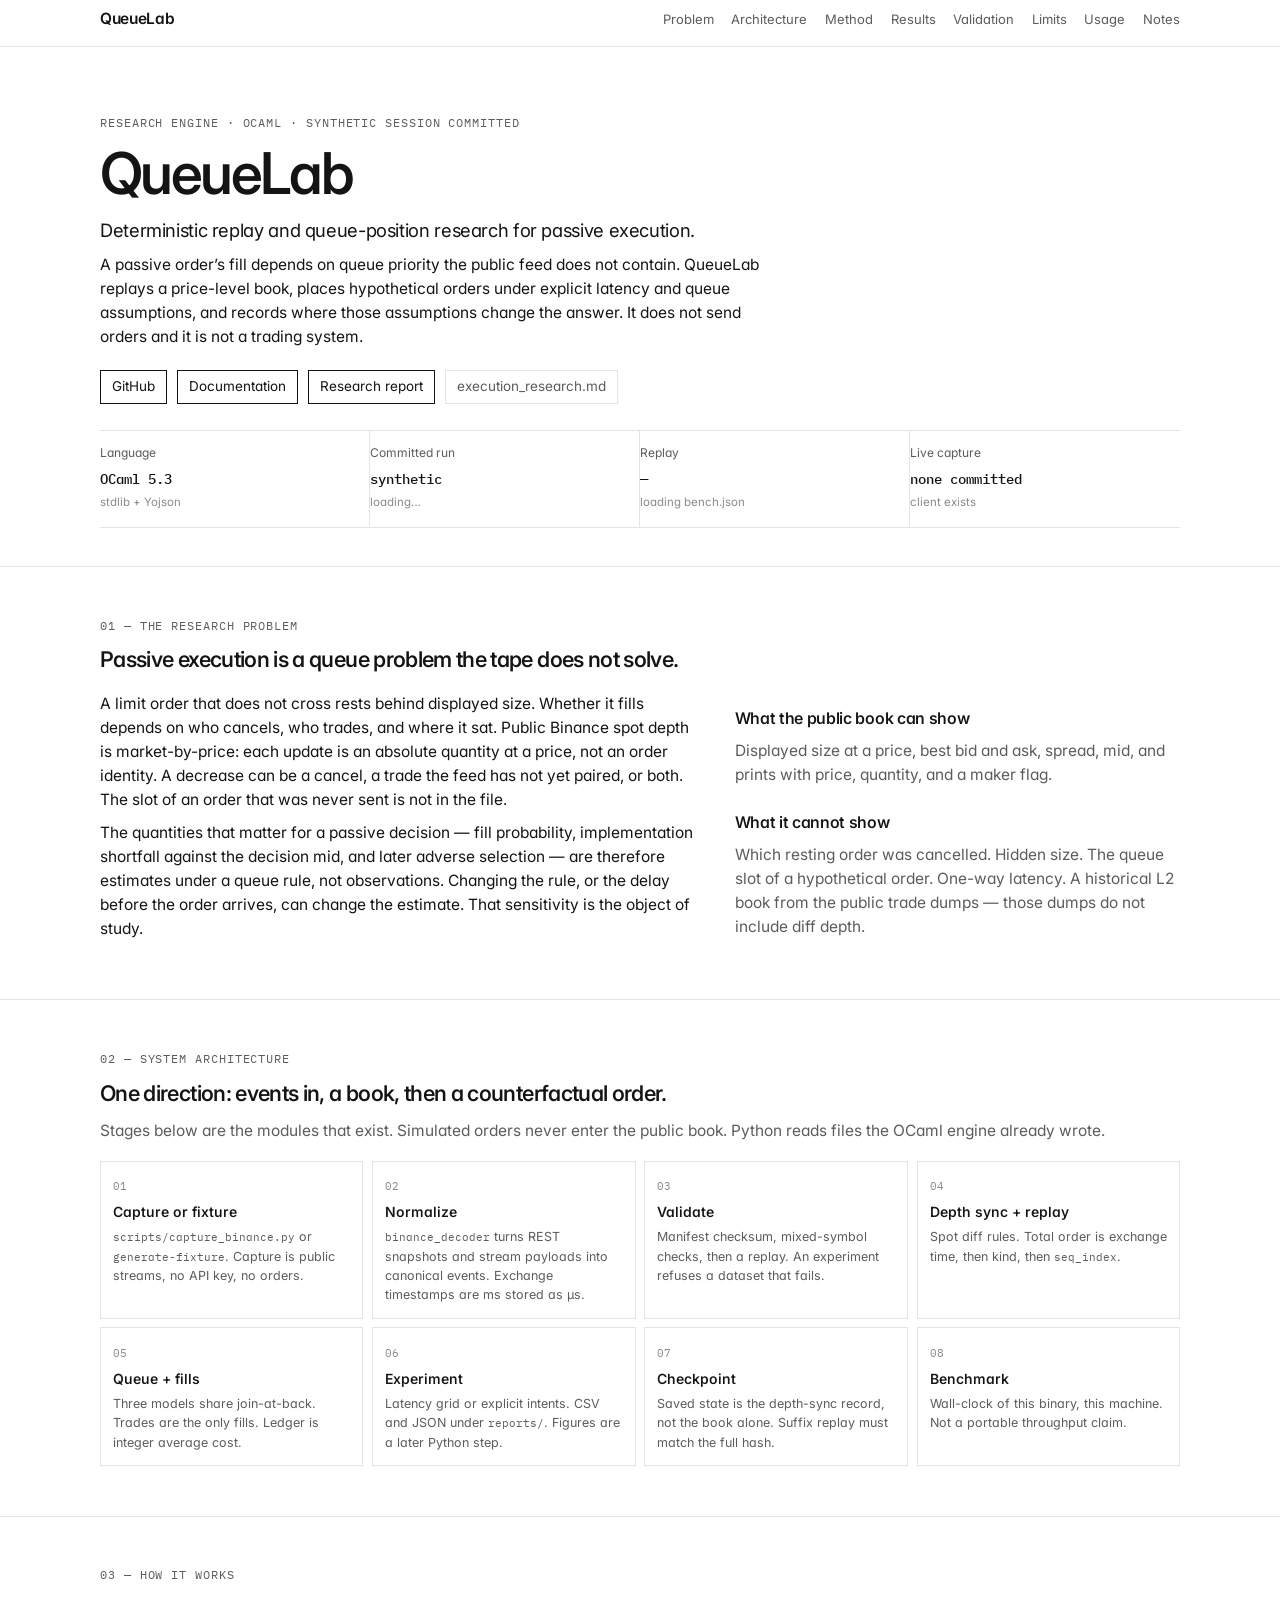
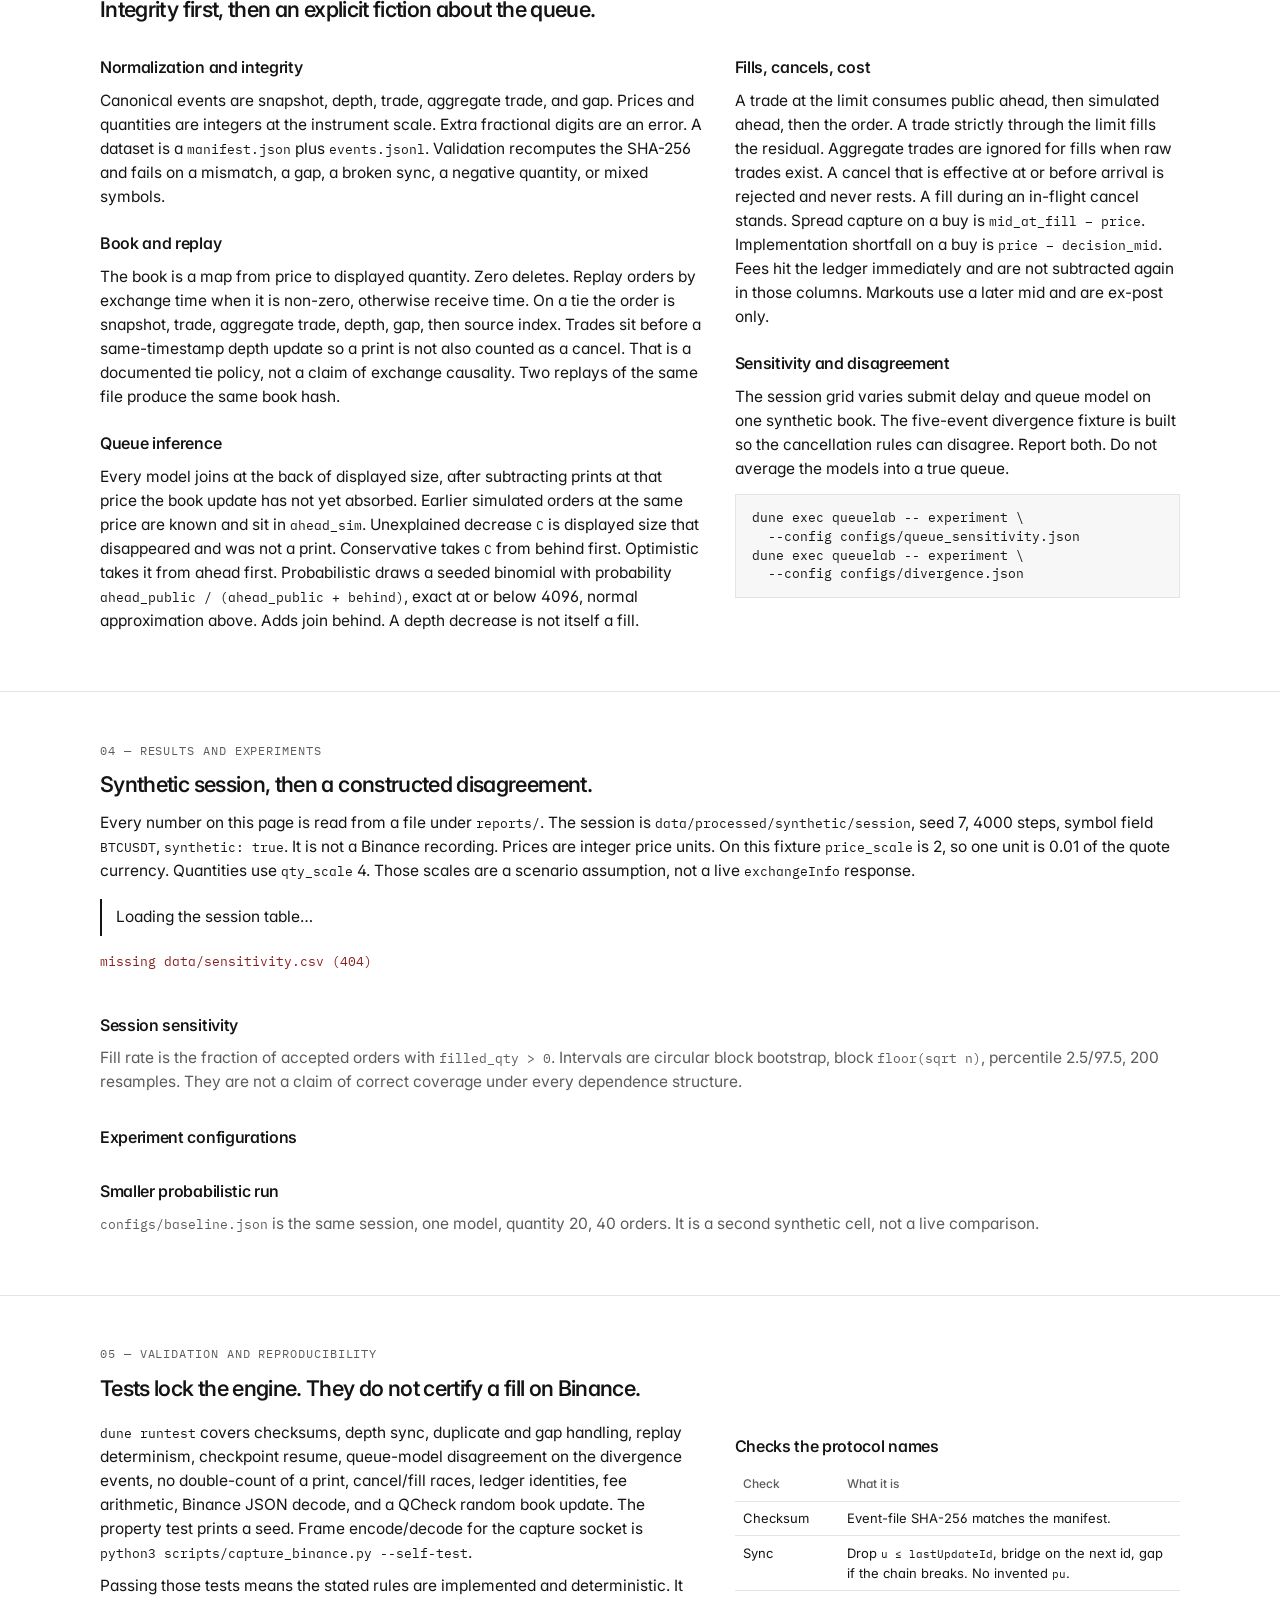
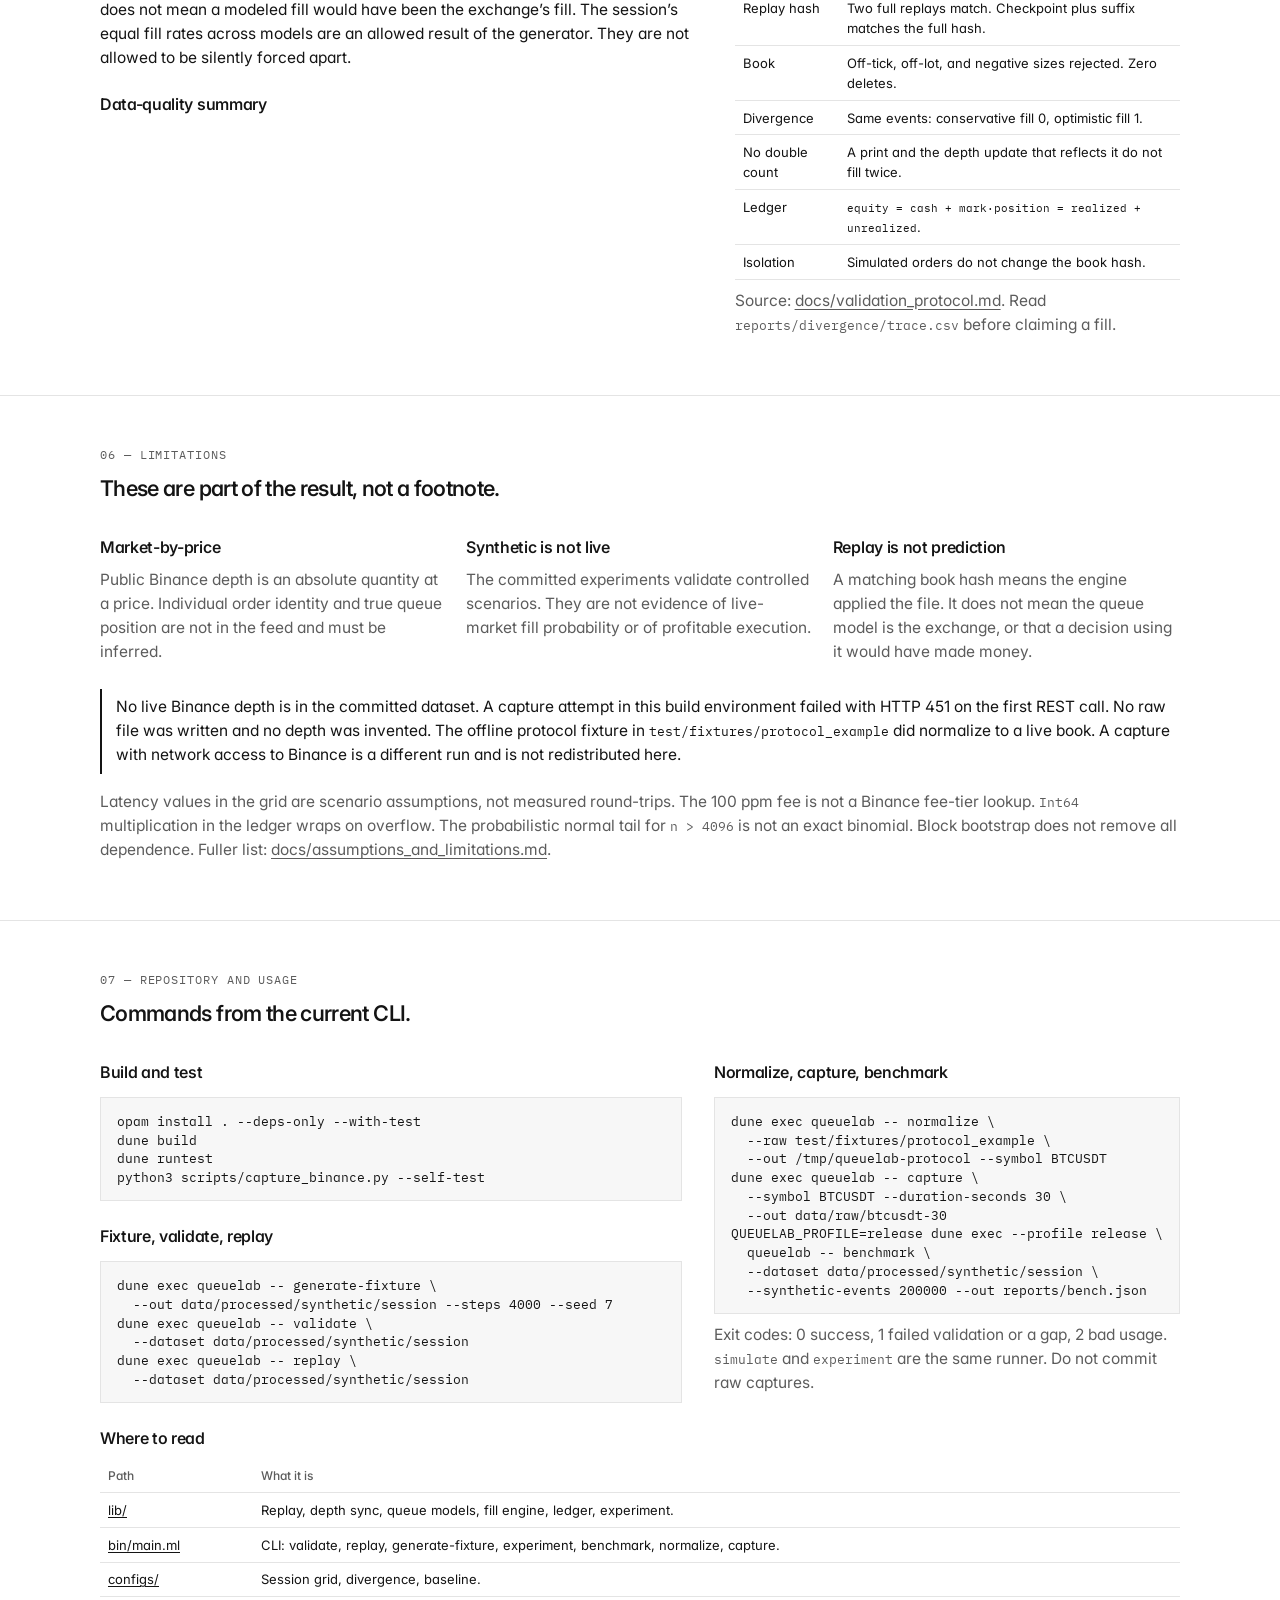
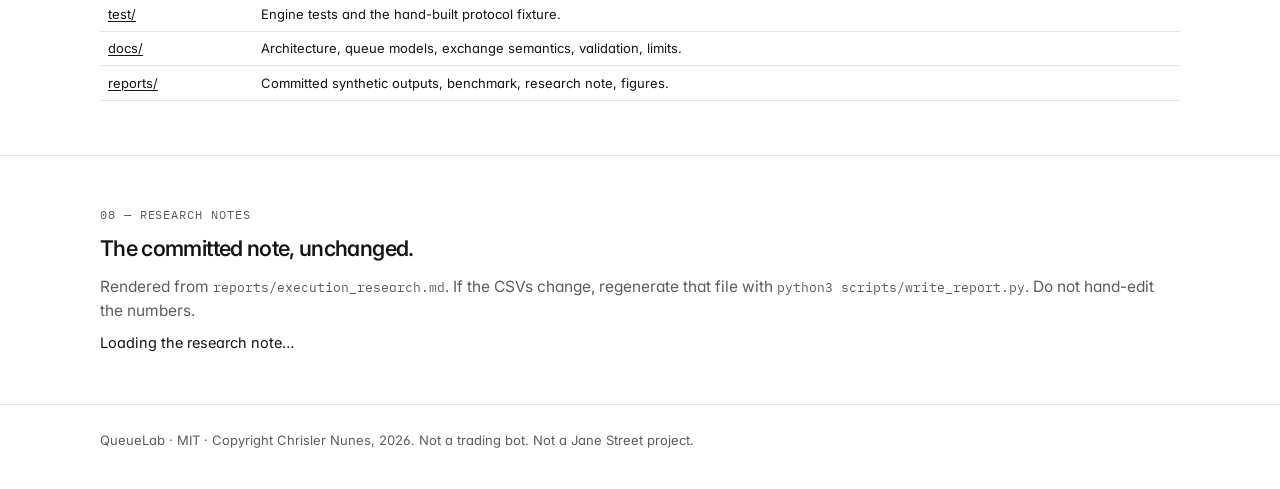
==== site/index.html @ 4aeb0c41 "Add a static research site for GitHub Pages. The page reads the committed synthetic reports. It does" ====
<!DOCTYPE html>
<html lang="en">
<head>
  <meta charset="utf-8">
  <meta name="viewport" content="width=device-width, initial-scale=1">
  <title>QueueLab — deterministic replay and queue-position research</title>
  <meta name="description" content="QueueLab is an OCaml research engine for deterministic market replay, queue-position inference, and passive-execution simulation. Synthetic results only; no live Binance book is committed.">
  <link rel="icon" href="favicon.svg" type="image/svg+xml">
  <link rel="preconnect" href="https://fonts.googleapis.com">
  <link rel="preconnect" href="https://fonts.gstatic.com" crossorigin>
  <link href="https://fonts.googleapis.com/css2?family=IBM+Plex+Mono:wght@400;500&family=Inter:wght@400;500;600&display=swap" rel="stylesheet">
  <link rel="stylesheet" href="site.css">
</head>
<body>
  <nav class="nav">
    <div class="wrap">
      <a class="brand" href="#top">QueueLab</a>
      <div class="nav-links">
        <a href="#problem">Problem</a>
        <a href="#architecture">Architecture</a>
        <a href="#method">Method</a>
        <a href="#results">Results</a>
        <a href="#validation">Validation</a>
        <a href="#limits">Limits</a>
        <a href="#usage">Usage</a>
        <a href="#notes">Notes</a>
      </div>
    </div>
  </nav>

  <header class="hero" id="top">
    <div class="wrap">
      <p class="kicker">Research engine · OCaml · synthetic session committed</p>
      <h1>QueueLab</h1>
      <p class="subtitle">Deterministic replay and queue-position research for passive execution.</p>
      <p class="lede">A passive order’s fill depends on queue priority the public feed does not contain. QueueLab replays a price-level book, places hypothetical orders under explicit latency and queue assumptions, and records where those assumptions change the answer. It does not send orders and it is not a trading system.</p>
      <div class="links">
        <a href="https://github.com/chrislernunes/QueueLab">GitHub</a>
        <a href="https://github.com/chrislernunes/QueueLab/tree/main/docs">Documentation</a>
        <a href="#notes">Research report</a>
        <a class="ghost" href="https://github.com/chrislernunes/QueueLab/blob/main/reports/execution_research.md">execution_research.md</a>
      </div>
      <div class="facts" id="facts">
        <div class="fact"><span>Language</span><b>OCaml 5.3</b><small>stdlib + Yojson</small></div>
        <div class="fact"><span>Committed run</span><b>synthetic</b><small>loading…</small></div>
        <div class="fact"><span>Replay</span><b>—</b><small>loading bench.json</small></div>
        <div class="fact"><span>Live capture</span><b>none committed</b><small>client exists</small></div>
      </div>
    </div>
  </header>

  <section id="problem">
    <div class="wrap">
      <p class="section-label">01 — The research problem</p>
      <h2>Passive execution is a queue problem the tape does not solve.</h2>
      <div class="grid-2">
        <div>
          <p>A limit order that does not cross rests behind displayed size. Whether it fills depends on who cancels, who trades, and where it sat. Public Binance spot depth is market-by-price: each update is an absolute quantity at a price, not an order identity. A decrease can be a cancel, a trade the feed has not yet paired, or both. The slot of an order that was never sent is not in the file.</p>
          <p>The quantities that matter for a passive decision — fill probability, implementation shortfall against the decision mid, and later adverse selection — are therefore estimates under a queue rule, not observations. Changing the rule, or the delay before the order arrives, can change the estimate. That sensitivity is the object of study.</p>
        </div>
        <div>
          <h3>What the public book can show</h3>
          <p class="muted">Displayed size at a price, best bid and ask, spread, mid, and prints with price, quantity, and a maker flag.</p>
          <h3>What it cannot show</h3>
          <p class="muted">Which resting order was cancelled. Hidden size. The queue slot of a hypothetical order. One-way latency. A historical L2 book from the public trade dumps — those dumps do not include diff depth.</p>
        </div>
      </div>
    </div>
  </section>

  <section id="architecture">
    <div class="wrap">
      <p class="section-label">02 — System architecture</p>
      <h2>One direction: events in, a book, then a counterfactual order.</h2>
      <p class="muted">Stages below are the modules that exist. Simulated orders never enter the public book. Python reads files the OCaml engine already wrote.</p>
      <div class="pipe">
        <div class="stage"><span class="n">01</span><strong>Capture or fixture</strong><p><code>scripts/capture_binance.py</code> or <code>generate-fixture</code>. Capture is public streams, no API key, no orders.</p></div>
        <div class="stage"><span class="n">02</span><strong>Normalize</strong><p><code>binance_decoder</code> turns REST snapshots and stream payloads into canonical events. Exchange timestamps are ms stored as µs.</p></div>
        <div class="stage"><span class="n">03</span><strong>Validate</strong><p>Manifest checksum, mixed-symbol checks, then a replay. An experiment refuses a dataset that fails.</p></div>
        <div class="stage"><span class="n">04</span><strong>Depth sync + replay</strong><p>Spot diff rules. Total order is exchange time, then kind, then <code>seq_index</code>.</p></div>
        <div class="stage"><span class="n">05</span><strong>Queue + fills</strong><p>Three models share join-at-back. Trades are the only fills. Ledger is integer average cost.</p></div>
        <div class="stage"><span class="n">06</span><strong>Experiment</strong><p>Latency grid or explicit intents. CSV and JSON under <code>reports/</code>. Figures are a later Python step.</p></div>
        <div class="stage"><span class="n">07</span><strong>Checkpoint</strong><p>Saved state is the depth-sync record, not the book alone. Suffix replay must match the full hash.</p></div>
        <div class="stage"><span class="n">08</span><strong>Benchmark</strong><p>Wall-clock of this binary, this machine. Not a portable throughput claim.</p></div>
      </div>
    </div>
  </section>

  <section id="method">
    <div class="wrap">
      <p class="section-label">03 — How it works</p>
      <h2>Integrity first, then an explicit fiction about the queue.</h2>
      <div class="grid-2">
        <div>
          <h3>Normalization and integrity</h3>
          <p>Canonical events are snapshot, depth, trade, aggregate trade, and gap. Prices and quantities are integers at the instrument scale. Extra fractional digits are an error. A dataset is a <code>manifest.json</code> plus <code>events.jsonl</code>. Validation recomputes the SHA-256 and fails on a mismatch, a gap, a broken sync, a negative quantity, or mixed symbols.</p>
          <h3>Book and replay</h3>
          <p>The book is a map from price to displayed quantity. Zero deletes. Replay orders by exchange time when it is non-zero, otherwise receive time. On a tie the order is snapshot, trade, aggregate trade, depth, gap, then source index. Trades sit before a same-timestamp depth update so a print is not also counted as a cancel. That is a documented tie policy, not a claim of exchange causality. Two replays of the same file produce the same book hash.</p>
          <h3>Queue inference</h3>
          <p>Every model joins at the back of displayed size, after subtracting prints at that price the book update has not yet absorbed. Earlier simulated orders at the same price are known and sit in <code>ahead_sim</code>. Unexplained decrease <code>C</code> is displayed size that disappeared and was not a print. Conservative takes <code>C</code> from behind first. Optimistic takes it from ahead first. Probabilistic draws a seeded binomial with probability <code>ahead_public / (ahead_public + behind)</code>, exact at or below 4096, normal approximation above. Adds join behind. A depth decrease is not itself a fill.</p>
        </div>
        <div>
          <h3>Fills, cancels, cost</h3>
          <p>A trade at the limit consumes public ahead, then simulated ahead, then the order. A trade strictly through the limit fills the residual. Aggregate trades are ignored for fills when raw trades exist. A cancel that is effective at or before arrival is rejected and never rests. A fill during an in-flight cancel stands. Spread capture on a buy is <code>mid_at_fill − price</code>. Implementation shortfall on a buy is <code>price − decision_mid</code>. Fees hit the ledger immediately and are not subtracted again in those columns. Markouts use a later mid and are ex-post only.</p>
          <h3>Sensitivity and disagreement</h3>
          <p>The session grid varies submit delay and queue model on one synthetic book. The five-event divergence fixture is built so the cancellation rules can disagree. Report both. Do not average the models into a true queue.</p>
          <pre><code>dune exec queuelab -- experiment \
  --config configs/queue_sensitivity.json
dune exec queuelab -- experiment \
  --config configs/divergence.json</code></pre>
        </div>
      </div>
    </div>
  </section>

  <section id="results">
    <div class="wrap">
      <p class="section-label">04 — Results and experiments</p>
      <h2>Synthetic session, then a constructed disagreement.</h2>
      <p>Every number on this page is read from a file under <code>reports/</code>. The session is <code>data/processed/synthetic/session</code>, seed 7, 4000 steps, symbol field <code>BTCUSDT</code>, <code>synthetic: true</code>. It is not a Binance recording. Prices are integer price units. On this fixture <code>price_scale</code> is 2, so one unit is 0.01 of the quote currency. Quantities use <code>qty_scale</code> 4. Those scales are a scenario assumption, not a live <code>exchangeInfo</code> response.</p>
      <div class="callout" id="finding">
        <p>Loading the session table…</p>
      </div>
      <div id="results-error" class="error" hidden></div>
      <div class="charts" id="charts"></div>
      <h3>Session sensitivity</h3>
      <p class="muted">Fill rate is the fraction of accepted orders with <code>filled_qty > 0</code>. Intervals are circular block bootstrap, block <code>floor(sqrt n)</code>, percentile 2.5/97.5, 200 resamples. They are not a claim of correct coverage under every dependence structure.</p>
      <div class="table-wrap" id="sensitivity-table"></div>
      <h3>Experiment configurations</h3>
      <div class="table-wrap" id="config-table"></div>
      <h3>Smaller probabilistic run</h3>
      <p class="muted"><code>configs/baseline.json</code> is the same session, one model, quantity 20, 40 orders. It is a second synthetic cell, not a live comparison.</p>
      <div class="table-wrap" id="baseline-table"></div>
    </div>
  </section>

  <section id="validation">
    <div class="wrap">
      <p class="section-label">05 — Validation and reproducibility</p>
      <h2>Tests lock the engine. They do not certify a fill on Binance.</h2>
      <div class="grid-2">
        <div>
          <p><code>dune runtest</code> covers checksums, depth sync, duplicate and gap handling, replay determinism, checkpoint resume, queue-model disagreement on the divergence events, no double-count of a print, cancel/fill races, ledger identities, fee arithmetic, Binance JSON decode, and a QCheck random book update. The property test prints a seed. Frame encode/decode for the capture socket is <code>python3 scripts/capture_binance.py --self-test</code>.</p>
          <p>Passing those tests means the stated rules are implemented and deterministic. It does not mean a modeled fill would have been the exchange’s fill. The session’s equal fill rates across models are an allowed result of the generator. They are not allowed to be silently forced apart.</p>
          <h3>Data-quality summary</h3>
          <div class="table-wrap" id="quality-table"></div>
        </div>
        <div>
          <h3>Checks the protocol names</h3>
          <table>
            <thead><tr><th>Check</th><th>What it is</th></tr></thead>
            <tbody>
              <tr><td>Checksum</td><td>Event-file SHA-256 matches the manifest.</td></tr>
              <tr><td>Sync</td><td>Drop <code>u ≤ lastUpdateId</code>, bridge on the next id, gap if the chain breaks. No invented <code>pu</code>.</td></tr>
              <tr><td>Replay hash</td><td>Two full replays match. Checkpoint plus suffix matches the full hash.</td></tr>
              <tr><td>Book</td><td>Off-tick, off-lot, and negative sizes rejected. Zero deletes.</td></tr>
              <tr><td>Divergence</td><td>Same events: conservative fill 0, optimistic fill 1.</td></tr>
              <tr><td>No double count</td><td>A print and the depth update that reflects it do not fill twice.</td></tr>
              <tr><td>Ledger</td><td><code>equity = cash + mark·position = realized + unrealized</code>.</td></tr>
              <tr><td>Isolation</td><td>Simulated orders do not change the book hash.</td></tr>
            </tbody>
          </table>
          <p class="muted">Source: <a href="https://github.com/chrislernunes/QueueLab/blob/main/docs/validation_protocol.md">docs/validation_protocol.md</a>. Read <code>reports/divergence/trace.csv</code> before claiming a fill.</p>
        </div>
      </div>
    </div>
  </section>

  <section id="limits">
    <div class="wrap">
      <p class="section-label">06 — Limitations</p>
      <h2>These are part of the result, not a footnote.</h2>
      <div class="grid-3">
        <div>
          <h3>Market-by-price</h3>
          <p class="muted">Public Binance depth is an absolute quantity at a price. Individual order identity and true queue position are not in the feed and must be inferred.</p>
        </div>
        <div>
          <h3>Synthetic is not live</h3>
          <p class="muted">The committed experiments validate controlled scenarios. They are not evidence of live-market fill probability or of profitable execution.</p>
        </div>
        <div>
          <h3>Replay is not prediction</h3>
          <p class="muted">A matching book hash means the engine applied the file. It does not mean the queue model is the exchange, or that a decision using it would have made money.</p>
        </div>
      </div>
      <div class="callout">
        <p>No live Binance depth is in the committed dataset. A capture attempt in this build environment failed with HTTP 451 on the first REST call. No raw file was written and no depth was invented. The offline protocol fixture in <code>test/fixtures/protocol_example</code> did normalize to a live book. A capture with network access to Binance is a different run and is not redistributed here.</p>
      </div>
      <p class="muted">Latency values in the grid are scenario assumptions, not measured round-trips. The 100 ppm fee is not a Binance fee-tier lookup. <code>Int64</code> multiplication in the ledger wraps on overflow. The probabilistic normal tail for <code>n > 4096</code> is not an exact binomial. Block bootstrap does not remove all dependence. Fuller list: <a href="https://github.com/chrislernunes/QueueLab/blob/main/docs/assumptions_and_limitations.md">docs/assumptions_and_limitations.md</a>.</p>
    </div>
  </section>

  <section id="usage">
    <div class="wrap">
      <p class="section-label">07 — Repository and usage</p>
      <h2>Commands from the current CLI.</h2>
      <div class="grid-2">
        <div>
          <h3>Build and test</h3>
          <pre><code>opam install . --deps-only --with-test
dune build
dune runtest
python3 scripts/capture_binance.py --self-test</code></pre>
          <h3>Fixture, validate, replay</h3>
          <pre><code>dune exec queuelab -- generate-fixture \
  --out data/processed/synthetic/session --steps 4000 --seed 7
dune exec queuelab -- validate \
  --dataset data/processed/synthetic/session
dune exec queuelab -- replay \
  --dataset data/processed/synthetic/session</code></pre>
        </div>
        <div>
          <h3>Normalize, capture, benchmark</h3>
          <pre><code>dune exec queuelab -- normalize \
  --raw test/fixtures/protocol_example \
  --out /tmp/queuelab-protocol --symbol BTCUSDT
dune exec queuelab -- capture \
  --symbol BTCUSDT --duration-seconds 30 \
  --out data/raw/btcusdt-30
QUEUELAB_PROFILE=release dune exec --profile release \
  queuelab -- benchmark \
  --dataset data/processed/synthetic/session \
  --synthetic-events 200000 --out reports/bench.json</code></pre>
          <p class="muted">Exit codes: 0 success, 1 failed validation or a gap, 2 bad usage. <code>simulate</code> and <code>experiment</code> are the same runner. Do not commit raw captures.</p>
        </div>
      </div>
      <h3>Where to read</h3>
      <table>
        <thead><tr><th>Path</th><th>What it is</th></tr></thead>
        <tbody>
          <tr><td><a href="https://github.com/chrislernunes/QueueLab/tree/main/lib">lib/</a></td><td>Replay, depth sync, queue models, fill engine, ledger, experiment.</td></tr>
          <tr><td><a href="https://github.com/chrislernunes/QueueLab/blob/main/bin/main.ml">bin/main.ml</a></td><td>CLI: validate, replay, generate-fixture, experiment, benchmark, normalize, capture.</td></tr>
          <tr><td><a href="https://github.com/chrislernunes/QueueLab/tree/main/configs">configs/</a></td><td>Session grid, divergence, baseline.</td></tr>
          <tr><td><a href="https://github.com/chrislernunes/QueueLab/tree/main/test">test/</a></td><td>Engine tests and the hand-built protocol fixture.</td></tr>
          <tr><td><a href="https://github.com/chrislernunes/QueueLab/tree/main/docs">docs/</a></td><td>Architecture, queue models, exchange semantics, validation, limits.</td></tr>
          <tr><td><a href="https://github.com/chrislernunes/QueueLab/tree/main/reports">reports/</a></td><td>Committed synthetic outputs, benchmark, research note, figures.</td></tr>
        </tbody>
      </table>
    </div>
  </section>

  <section id="notes">
    <div class="wrap">
      <p class="section-label">08 — Research notes</p>
      <h2>The committed note, unchanged.</h2>
      <p class="muted">Rendered from <code>reports/execution_research.md</code>. If the CSVs change, regenerate that file with <code>python3 scripts/write_report.py</code>. Do not hand-edit the numbers.</p>
      <div class="report" id="report">Loading the research note…</div>
    </div>
  </section>

  <footer>
    <div class="wrap">
      QueueLab · MIT · Copyright Chrisler Nunes, 2026. Not a trading bot. Not a Jane Street project.
    </div>
  </footer>
  <script src="site.js"></script>
</body>
</html>
---- site/site.css ----
:root {
  --bg: #ffffff;
  --ink: #141414;
  --muted: #5c5c5c;
  --faint: #8a8a8a;
  --line: #e4e4e4;
  --soft: #f7f7f7;
  --max: 1080px;
  --mono: "IBM Plex Mono", ui-monospace, SFMono-Regular, Menlo, Consolas, monospace;
  --sans: "Inter", "Helvetica Neue", Helvetica, Arial, sans-serif;
}

* { box-sizing: border-box; }
html { scroll-behavior: smooth; }
body {
  margin: 0;
  background: var(--bg);
  color: var(--ink);
  font-family: var(--sans);
  font-size: 15.5px;
  line-height: 1.55;
  font-feature-settings: "ss01", "cv11";
}
a { color: inherit; text-underline-offset: 0.18em; }
a:hover { text-decoration-thickness: 1.5px; }
code, .mono, .fact b, td.num, th.num { font-family: var(--mono); font-size: 0.86em; }
pre {
  margin: 0.8rem 0 0;
  padding: 0.85rem 1rem;
  background: var(--soft);
  border: 1px solid var(--line);
  overflow-x: auto;
  font-family: var(--mono);
  font-size: 12.5px;
  line-height: 1.5;
}
pre code { font-size: inherit; }

.wrap { width: min(var(--max), calc(100% - 2.4rem)); margin: 0 auto; }
.nav {
  position: sticky;
  top: 0;
  z-index: 4;
  background: rgba(255, 255, 255, 0.94);
  border-bottom: 1px solid var(--line);
  backdrop-filter: blur(6px);
}
.nav .wrap {
  display: flex;
  align-items: baseline;
  justify-content: space-between;
  gap: 1rem;
  min-height: 46px;
  padding: 0.45rem 0;
}
.brand { font-weight: 600; letter-spacing: -0.02em; text-decoration: none; }
.nav-links { display: flex; flex-wrap: wrap; gap: 0.85rem 1.1rem; }
.nav-links a { color: var(--muted); text-decoration: none; font-size: 13px; }
.nav-links a:hover { color: var(--ink); }

header.hero { padding: 4.2rem 0 2.4rem; border-bottom: 1px solid var(--line); }
.kicker {
  font-family: var(--mono);
  font-size: 11.5px;
  letter-spacing: 0.08em;
  text-transform: uppercase;
  color: var(--muted);
  margin: 0 0 0.8rem;
}
h1 {
  font-size: clamp(2.4rem, 5vw, 3.6rem);
  line-height: 0.98;
  letter-spacing: -0.045em;
  font-weight: 560;
  margin: 0;
}
.subtitle {
  max-width: 38rem;
  margin: 0.9rem 0 0;
  font-size: 1.15rem;
  letter-spacing: -0.02em;
}
.lede { max-width: 42rem; color: var(--ink); }
.links { display: flex; flex-wrap: wrap; gap: 0.6rem; margin: 1.3rem 0 1.6rem; }
.links a {
  border: 1px solid var(--ink);
  padding: 0.35rem 0.7rem;
  text-decoration: none;
  font-size: 13.5px;
}
.links a.ghost { border-color: var(--line); color: var(--muted); }
.facts {
  display: grid;
  grid-template-columns: repeat(4, 1fr);
  border-top: 1px solid var(--line);
  border-bottom: 1px solid var(--line);
}
.fact { padding: 0.85rem 0.9rem 0.95rem 0; border-right: 1px solid var(--line); }
.fact:last-child { border-right: 0; }
.fact span { display: block; color: var(--muted); font-size: 12px; margin-bottom: 0.25rem; }
.fact b { font-weight: 500; font-size: 14px; color: var(--ink); }
.fact small { display: block; color: var(--faint); font-size: 11.5px; margin-top: 0.2rem; }

section { padding: 3.1rem 0; border-bottom: 1px solid var(--line); }
h2 {
  font-size: 1.35rem;
  letter-spacing: -0.03em;
  font-weight: 560;
  margin: 0 0 0.4rem;
}
h3 { font-size: 1rem; font-weight: 560; margin: 1.4rem 0 0.4rem; letter-spacing: -0.02em; }
.section-label {
  font-family: var(--mono);
  font-size: 11.5px;
  letter-spacing: 0.08em;
  text-transform: uppercase;
  color: var(--muted);
  margin: 0 0 0.55rem;
}
p { margin: 0.55rem 0; }
.muted { color: var(--muted); }
.grid-2 { display: grid; grid-template-columns: 1.15fr 0.85fr; gap: 2rem; }
.grid-3 { display: grid; grid-template-columns: repeat(3, 1fr); gap: 1.2rem; }

.pipe {
  display: grid;
  grid-template-columns: repeat(4, 1fr);
  gap: 0.55rem;
  margin-top: 1.1rem;
}
.stage {
  border: 1px solid var(--line);
  padding: 0.7rem 0.75rem 0.8rem;
  min-height: 7.2rem;
}
.stage .n { font-family: var(--mono); font-size: 11px; color: var(--faint); }
.stage strong { display: block; margin: 0.25rem 0 0.3rem; font-weight: 560; font-size: 14px; }
.stage p { margin: 0; color: var(--muted); font-size: 12.5px; }

table {
  width: 100%;
  border-collapse: collapse;
  font-size: 13px;
  margin: 0.6rem 0 0.3rem;
}
th, td {
  text-align: left;
  padding: 0.42rem 0.5rem;
  border-bottom: 1px solid var(--line);
  vertical-align: top;
}
th { font-weight: 500; color: var(--muted); font-size: 12px; }
td.num, th.num { text-align: right; font-variant-numeric: tabular-nums; }
.table-wrap { overflow-x: auto; }

.charts { display: grid; grid-template-columns: 1fr 1fr; gap: 1.4rem 1.6rem; margin-top: 1.2rem; }
.chart {
  border-top: 1px solid var(--line);
  padding-top: 0.7rem;
}
.chart.wide { grid-column: 1 / -1; }
.chart h3 { margin-top: 0; }
.chart .note { color: var(--muted); font-size: 12.5px; margin: 0.35rem 0 0.5rem; }
.chart svg { width: 100%; height: auto; display: block; }
.chart .src { font-family: var(--mono); font-size: 11px; color: var(--faint); margin-top: 0.4rem; }
.legend { display: flex; gap: 0.9rem; flex-wrap: wrap; font-size: 12px; color: var(--muted); margin: 0.2rem 0 0.4rem; }
.swatch { display: inline-block; width: 9px; height: 9px; margin-right: 0.3rem; vertical-align: -1px; }

.callout {
  border-left: 2px solid var(--ink);
  padding: 0.15rem 0 0.15rem 0.85rem;
  margin: 1rem 0;
}
.callout p { margin: 0.25rem 0; }

.report { font-size: 14.5px; }
.report h1, .report h2, .report h3 { margin-top: 1.3rem; }
.report h1 { font-size: 1.2rem; }
.report h2 { font-size: 1.05rem; }
.report table { font-size: 12.5px; }
.error { color: #8a1f1f; font-family: var(--mono); font-size: 12.5px; }

footer {
  padding: 1.6rem 0 2.4rem;
  color: var(--muted);
  font-size: 13px;
}

@media (max-width: 860px) {
  .facts, .pipe, .charts, .grid-2, .grid-3 { grid-template-columns: 1fr; }
  .fact { border-right: 0; border-bottom: 1px solid var(--line); }
  .chart.wide { grid-column: auto; }
  header.hero { padding-top: 2.6rem; }
}
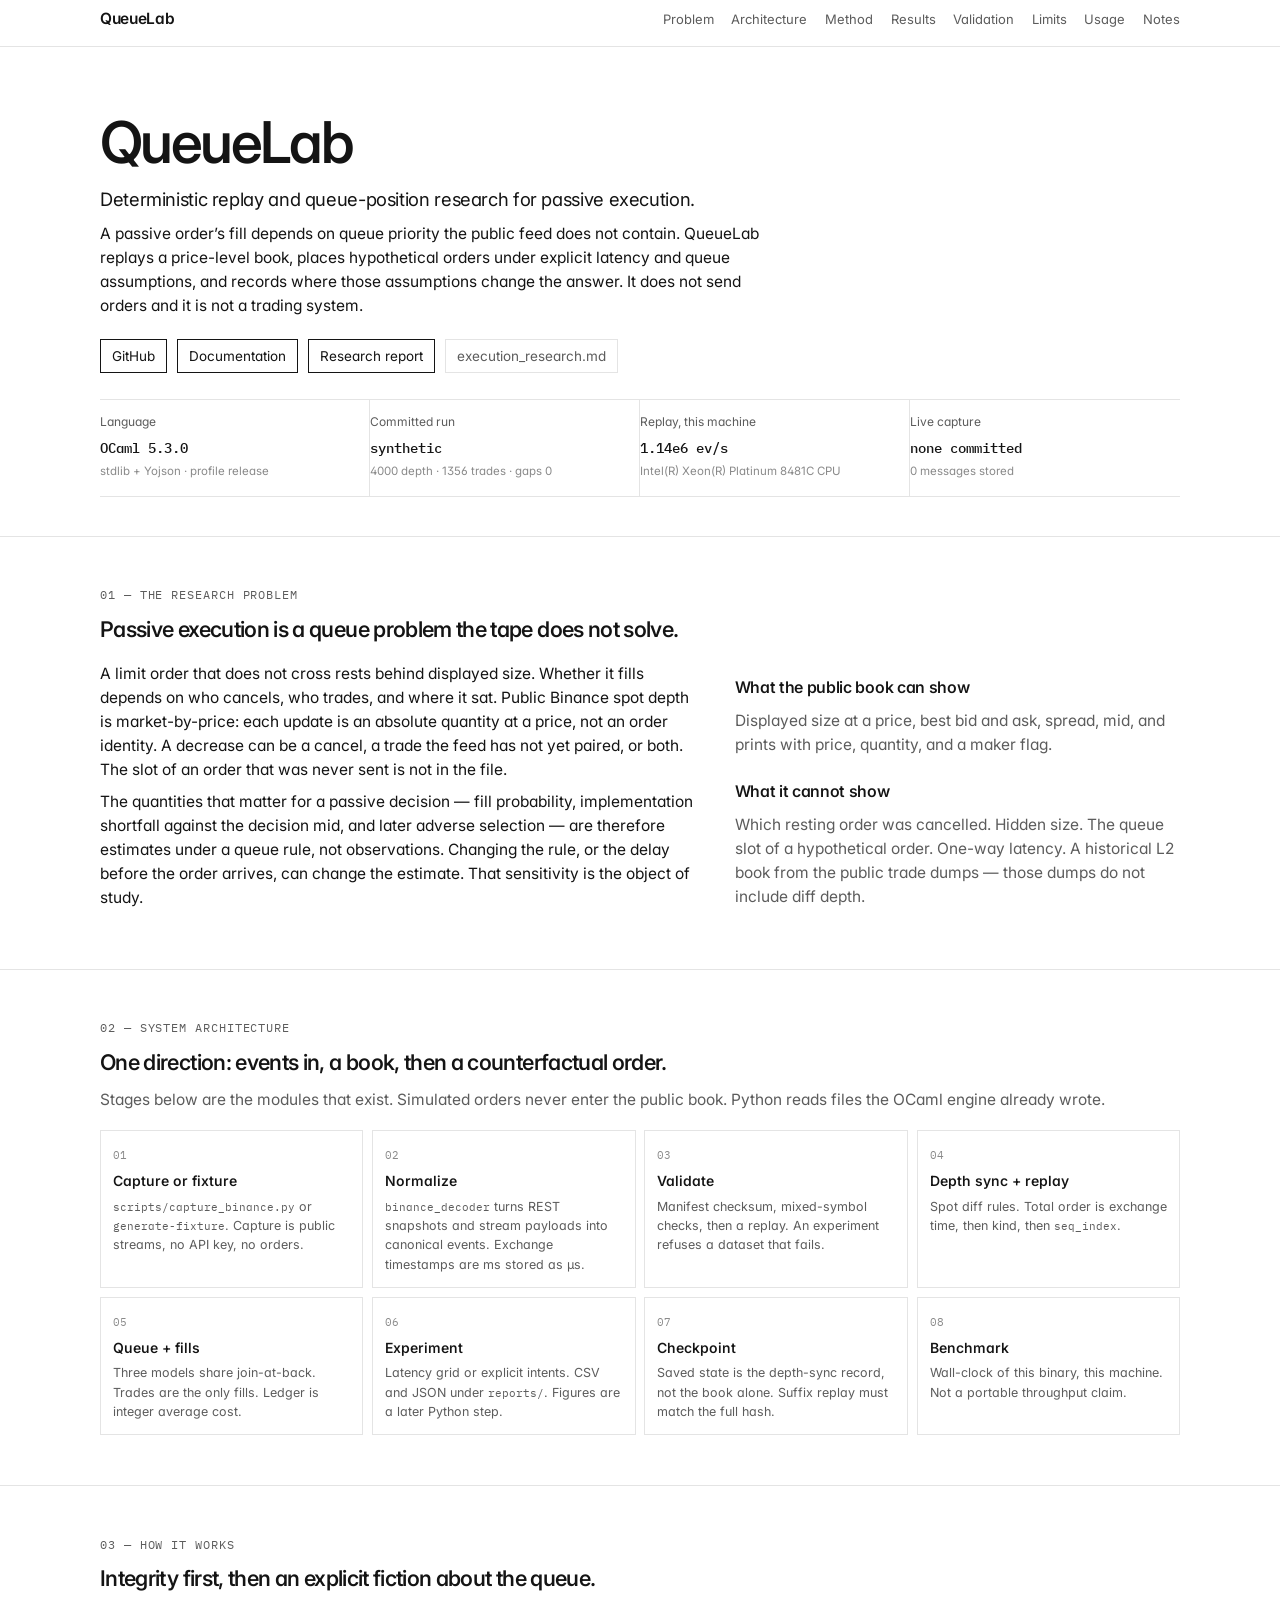
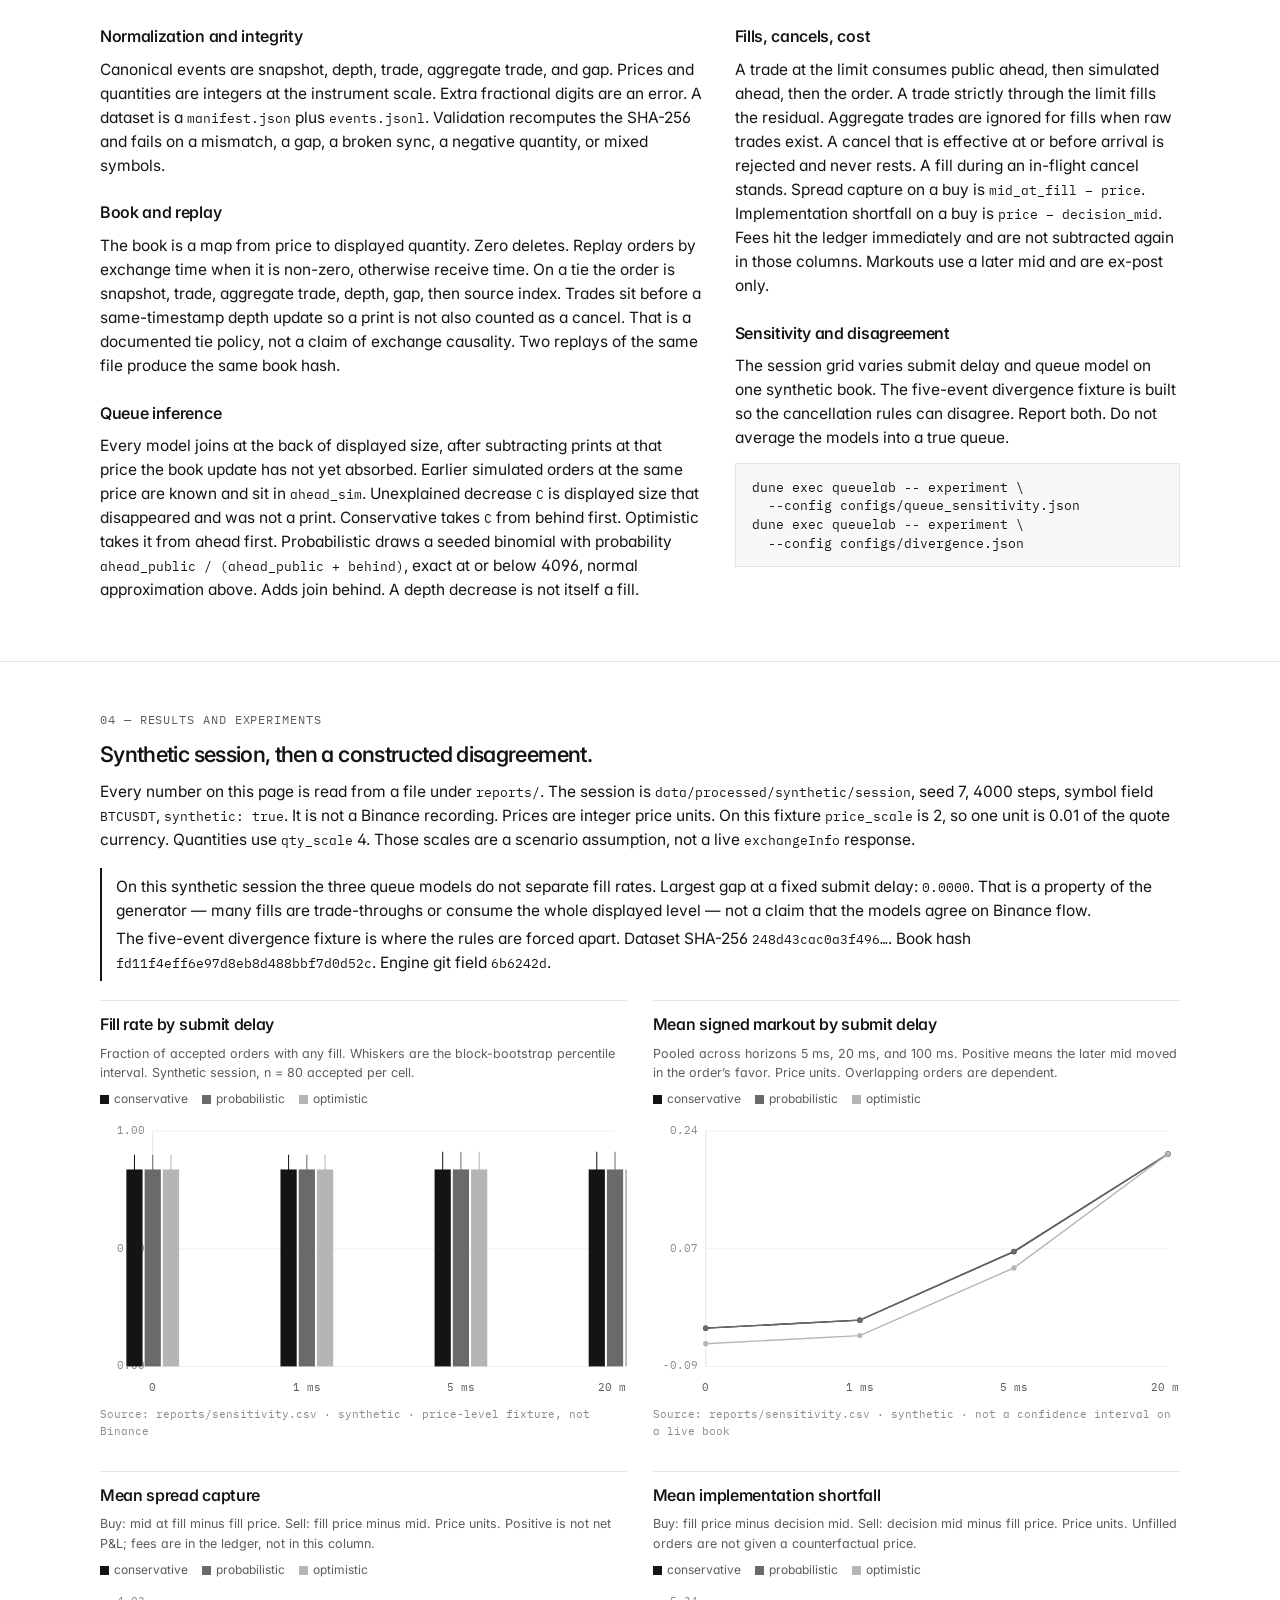
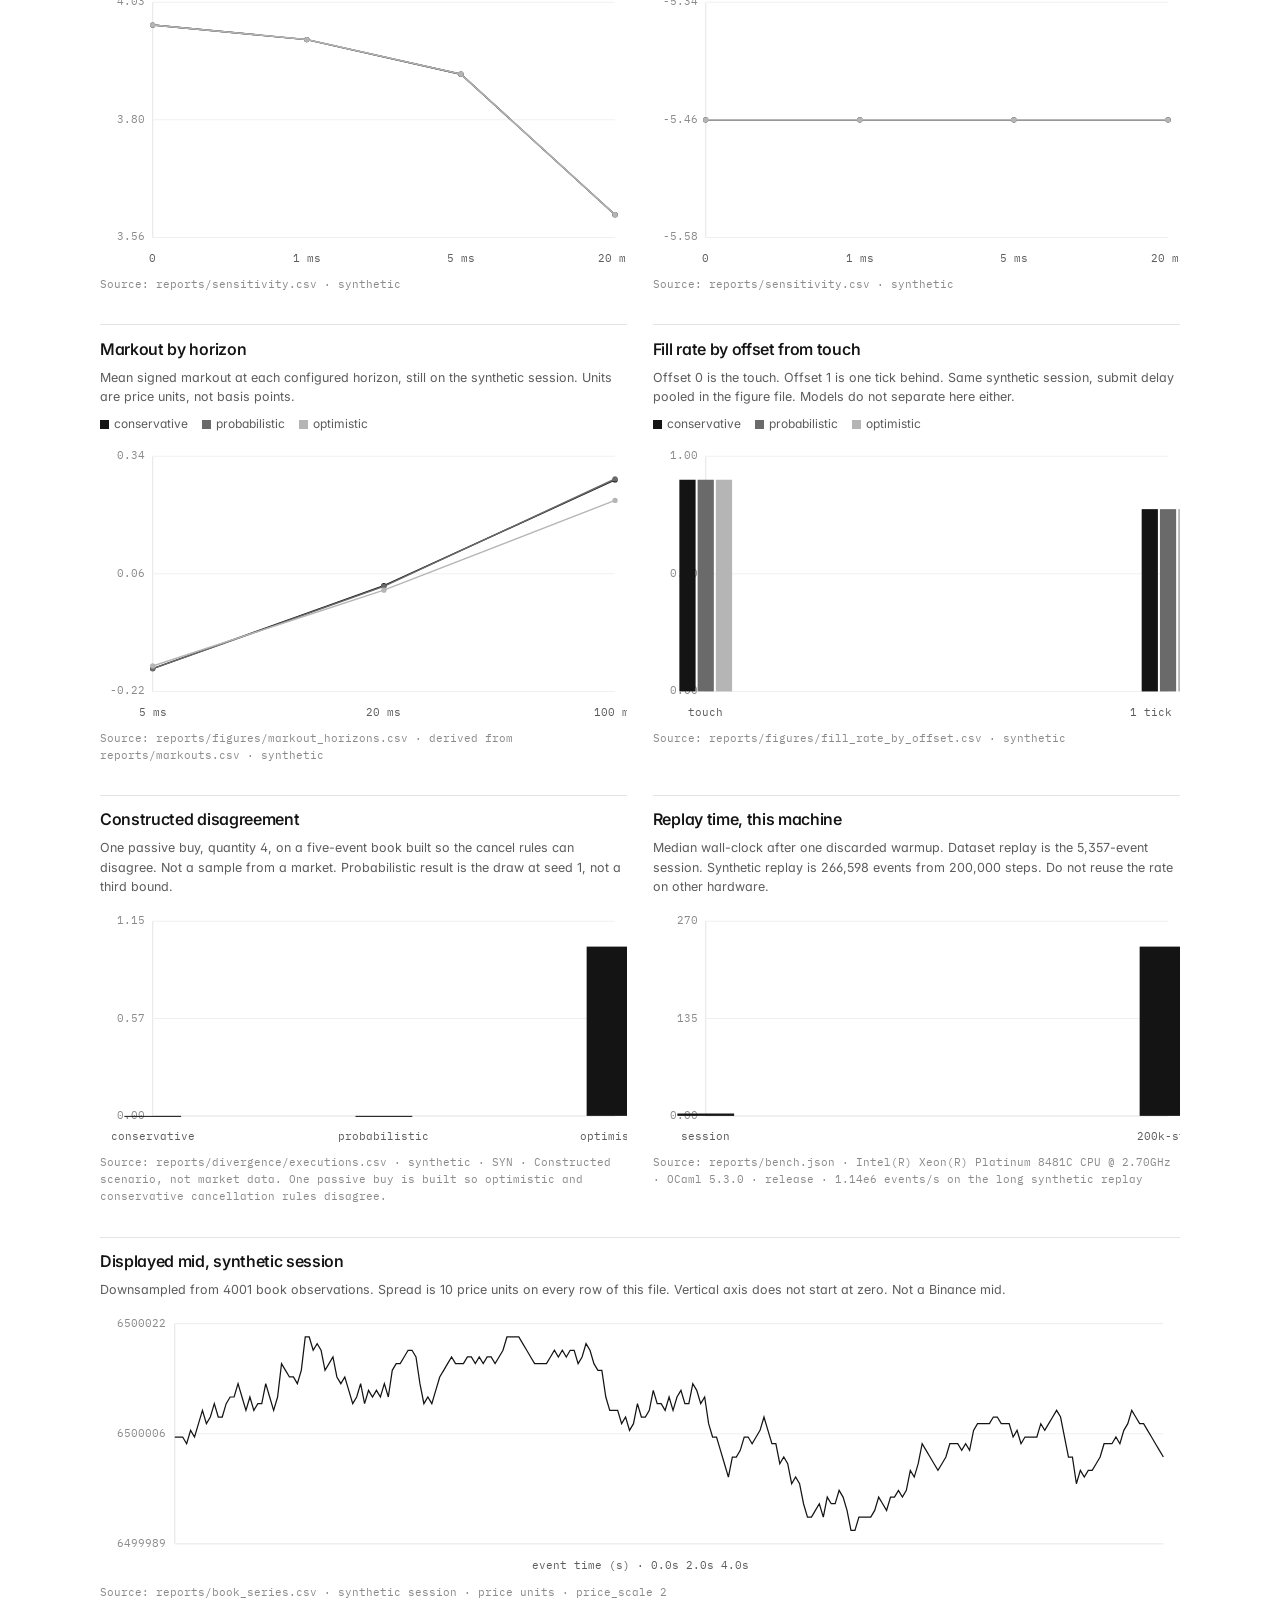
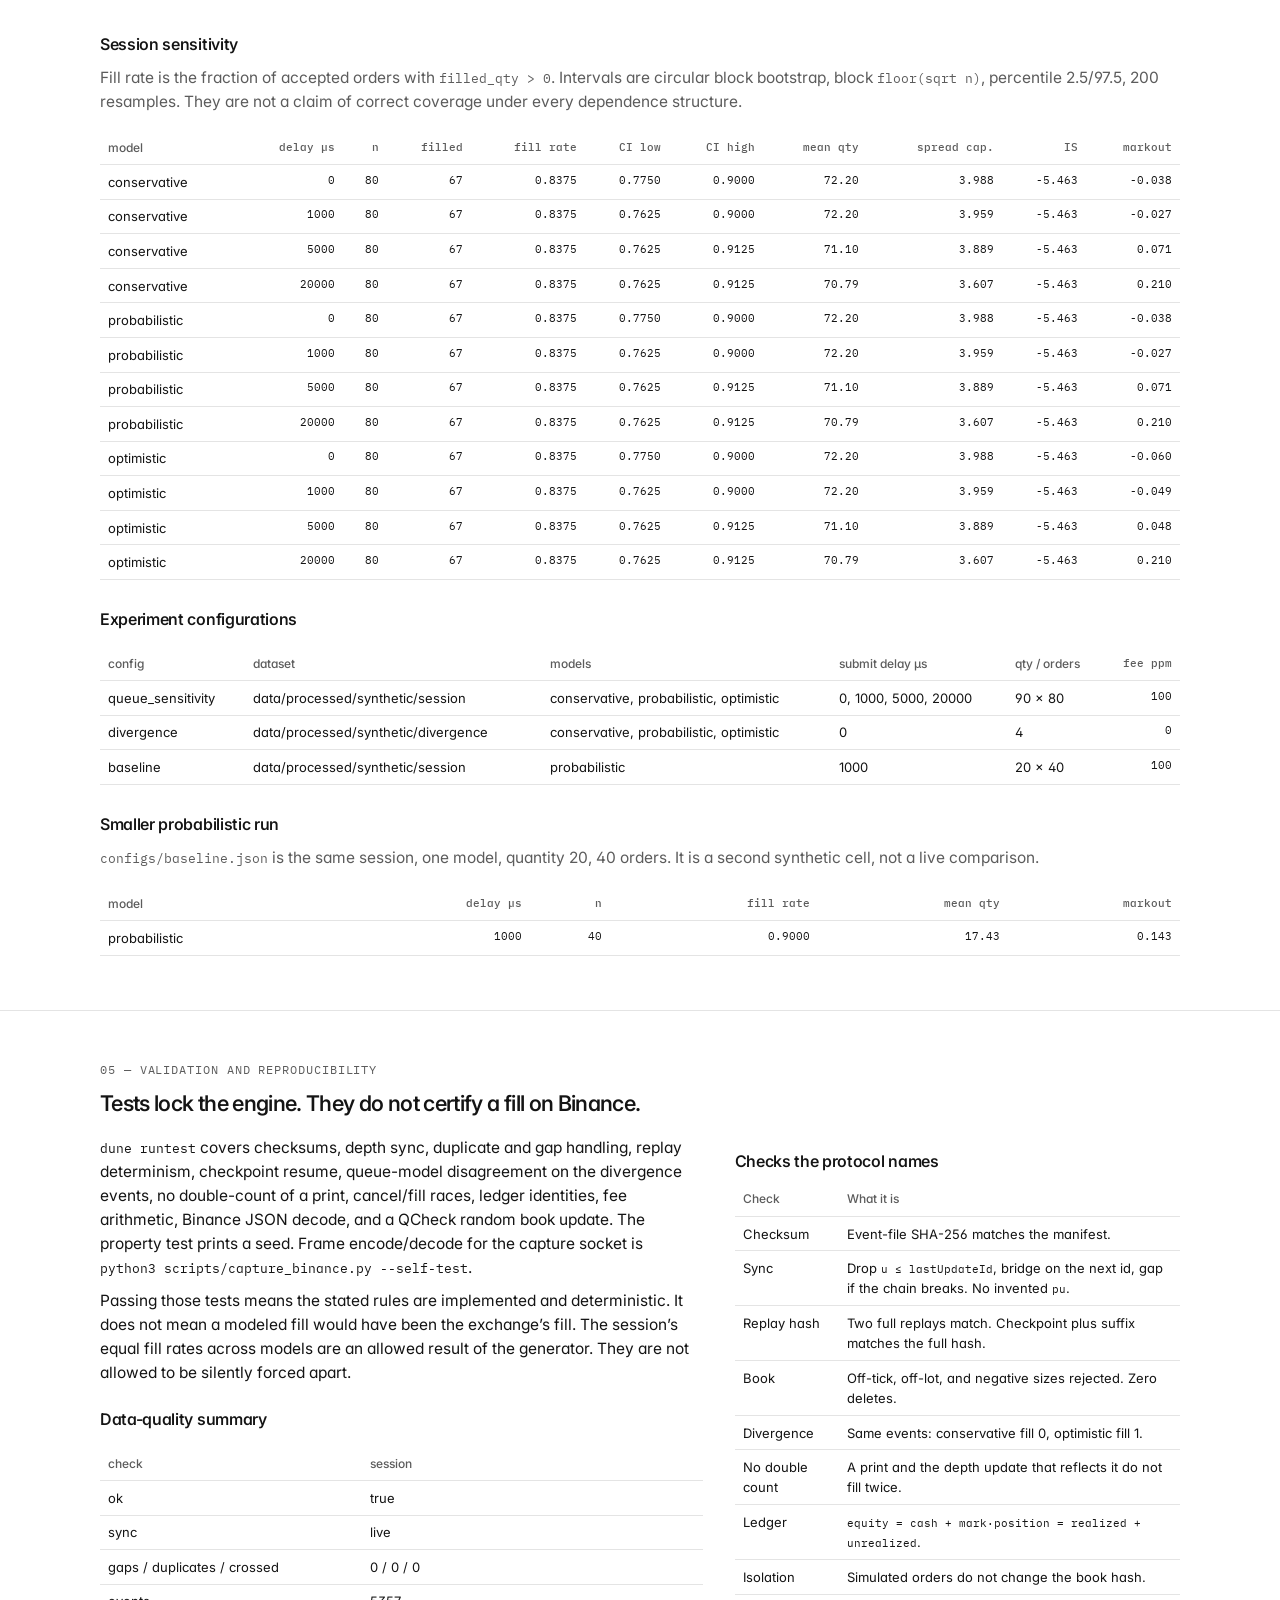
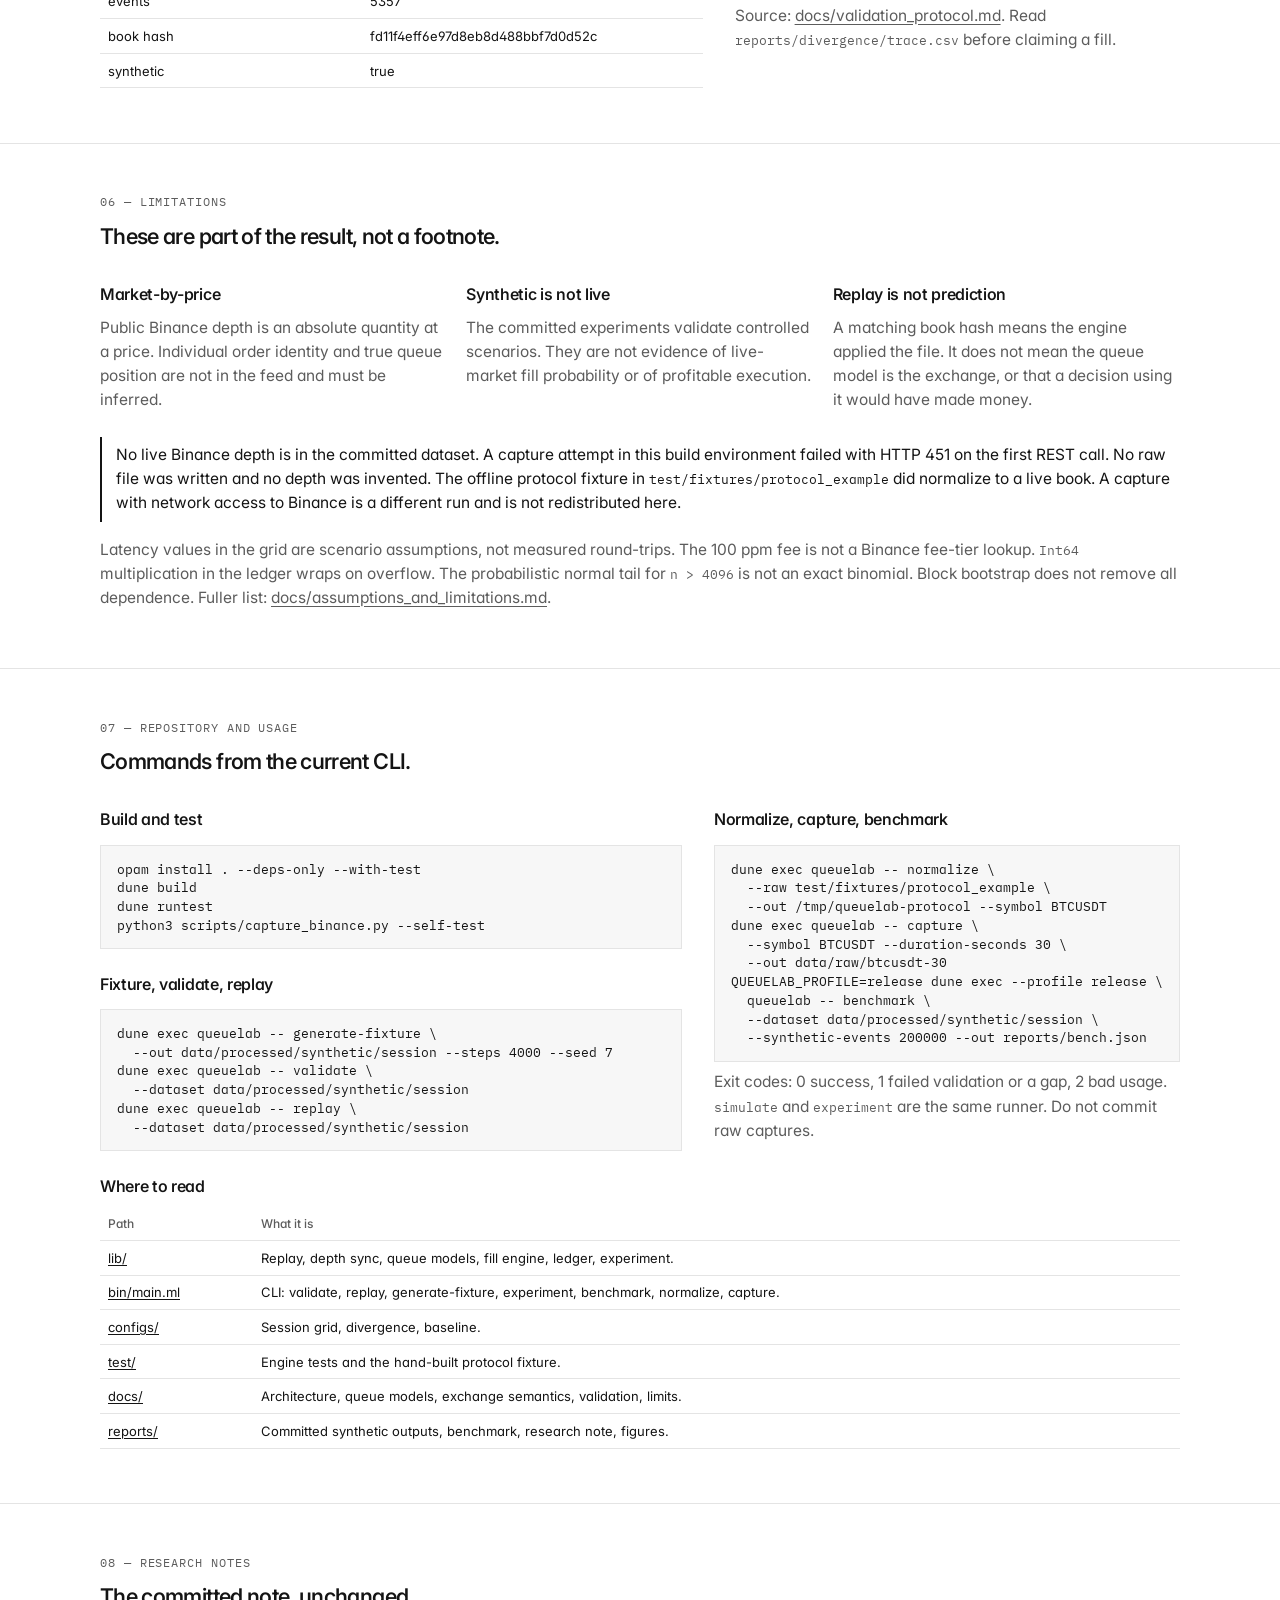
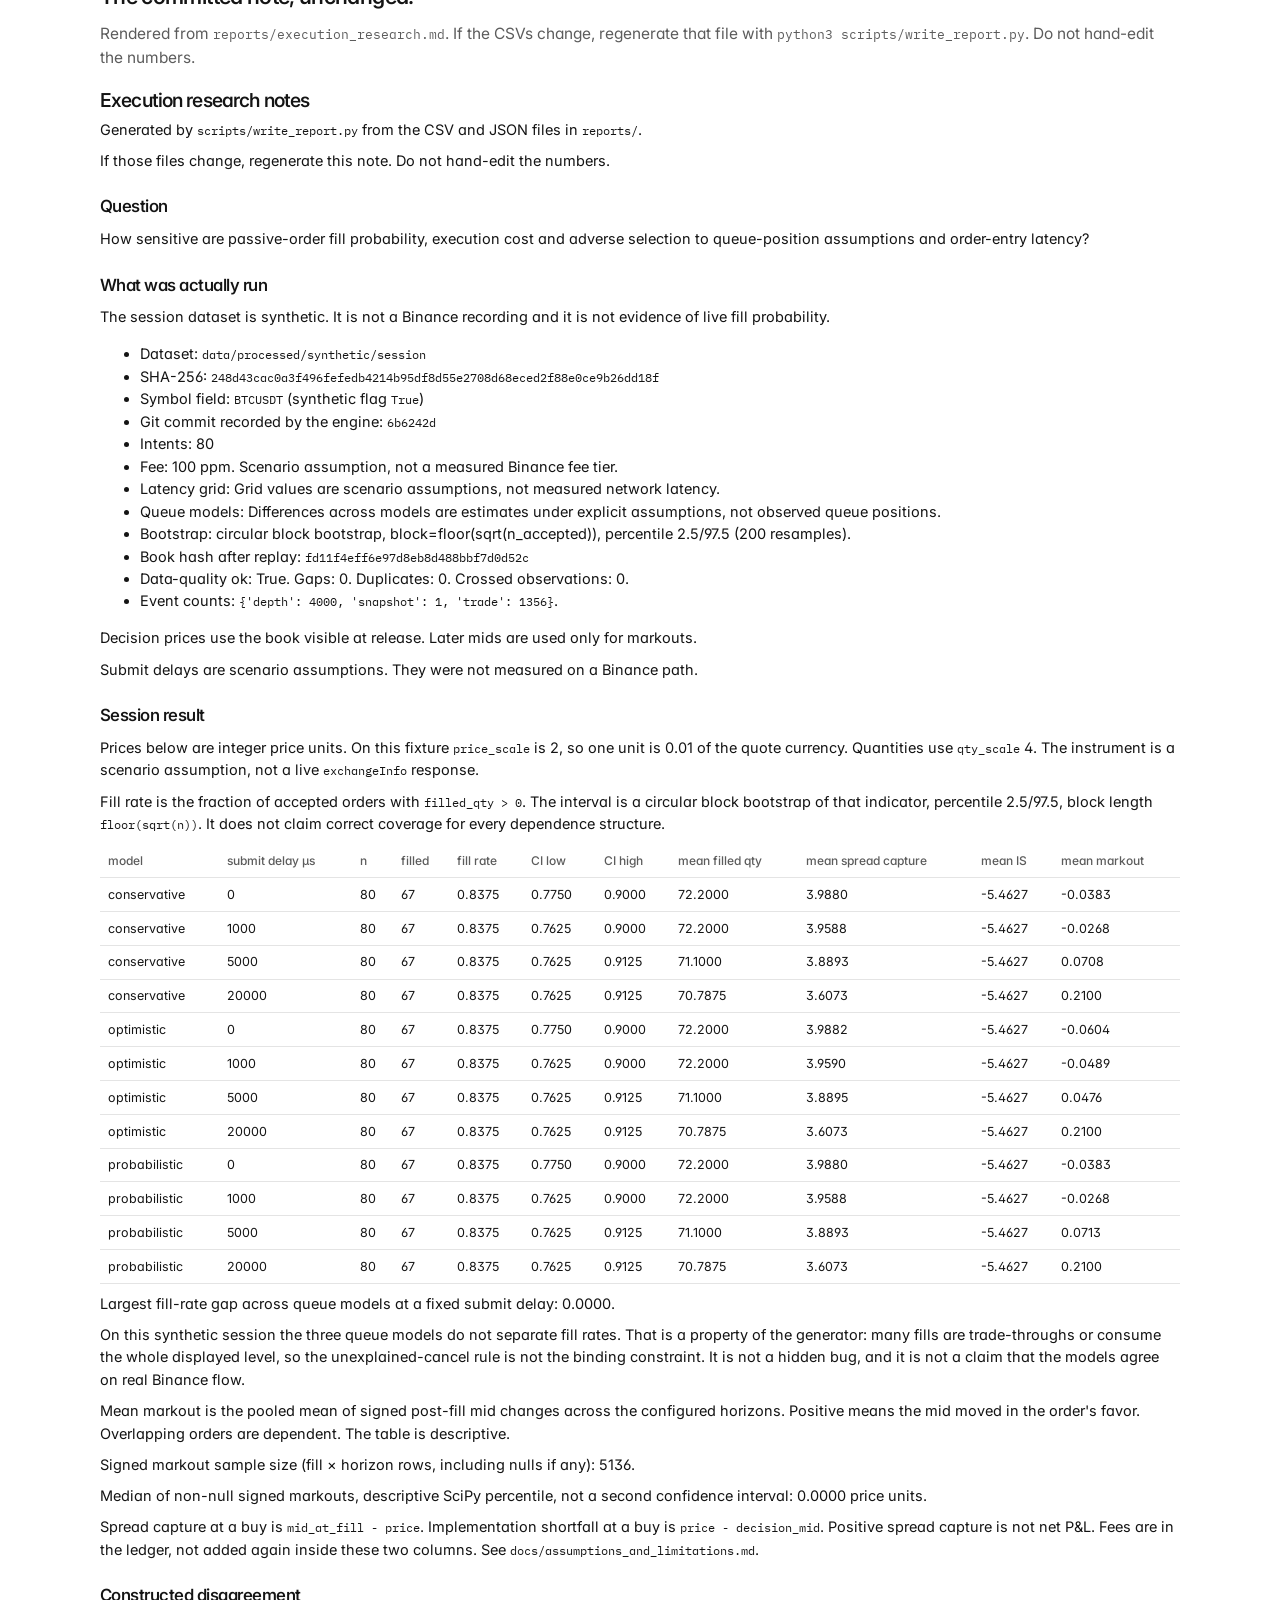
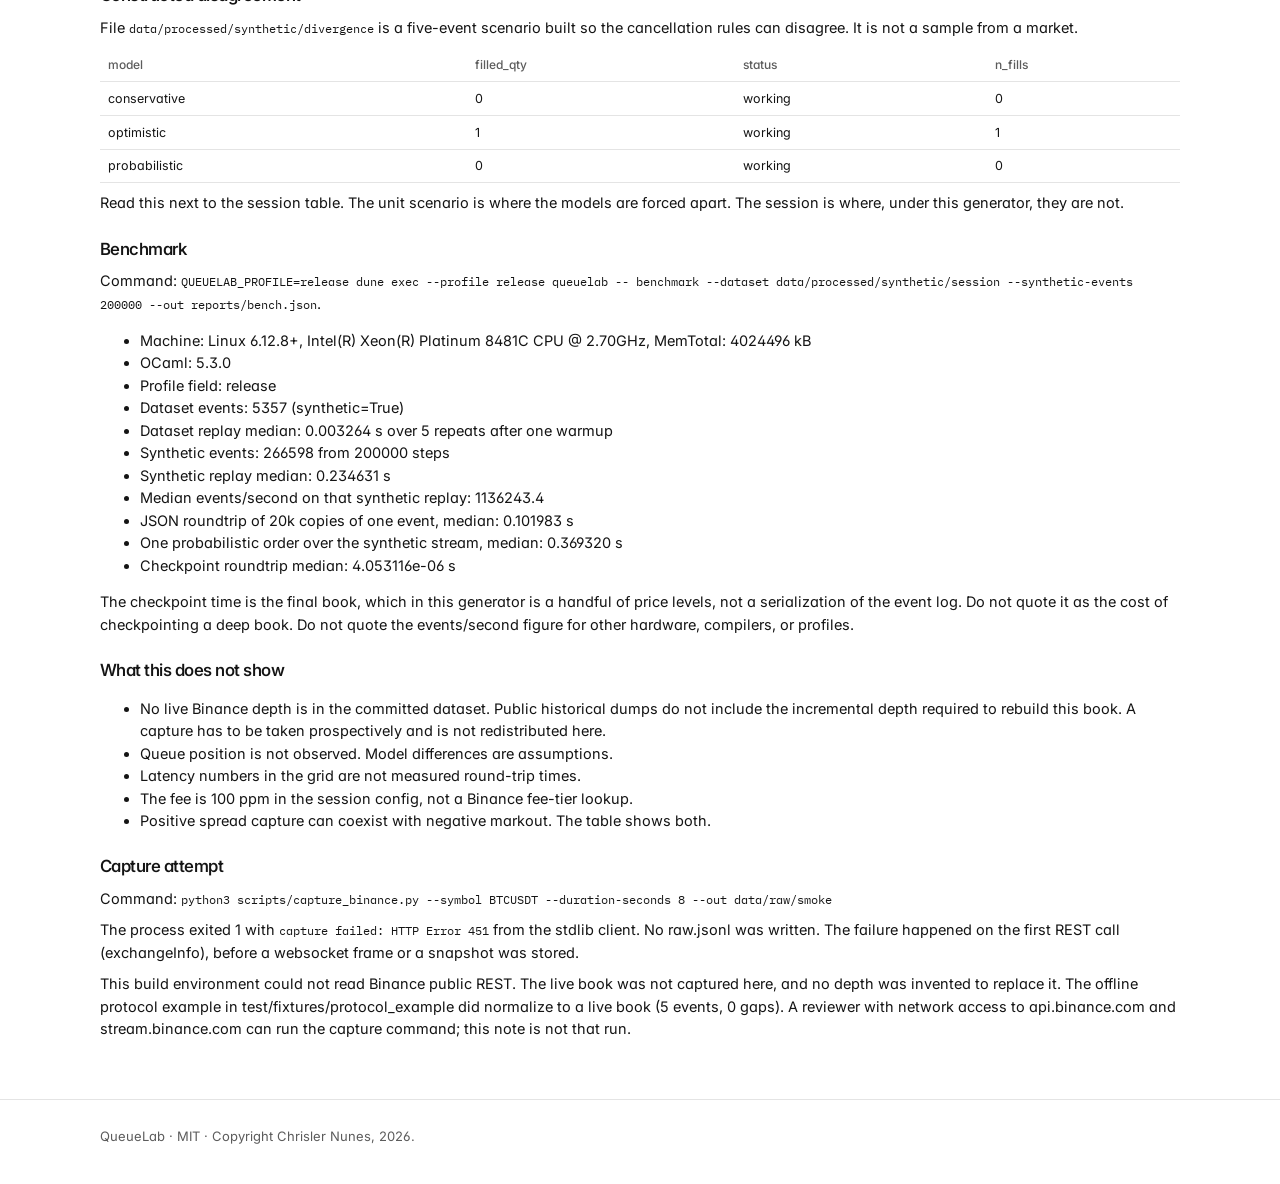
==== commit 2af4c046: "Remove the hero kicker and the Jane Street footer line." ====
--- a/site/index.html
+++ b/site/index.html
@@ -30,7 +30,6 @@
 
   <header class="hero" id="top">
     <div class="wrap">
-      <p class="kicker">Research engine · OCaml · synthetic session committed</p>
       <h1>QueueLab</h1>
       <p class="subtitle">Deterministic replay and queue-position research for passive execution.</p>
       <p class="lede">A passive order’s fill depends on queue priority the public feed does not contain. QueueLab replays a price-level book, places hypothetical orders under explicit latency and queue assumptions, and records where those assumptions change the answer. It does not send orders and it is not a trading system.</p>
@@ -251,7 +250,7 @@
 
   <footer>
     <div class="wrap">
-      QueueLab · MIT · Copyright Chrisler Nunes, 2026. Not a trading bot. Not a Jane Street project.
+      QueueLab · MIT · Copyright Chrisler Nunes, 2026.
     </div>
   </footer>
   <script src="site.js"></script>
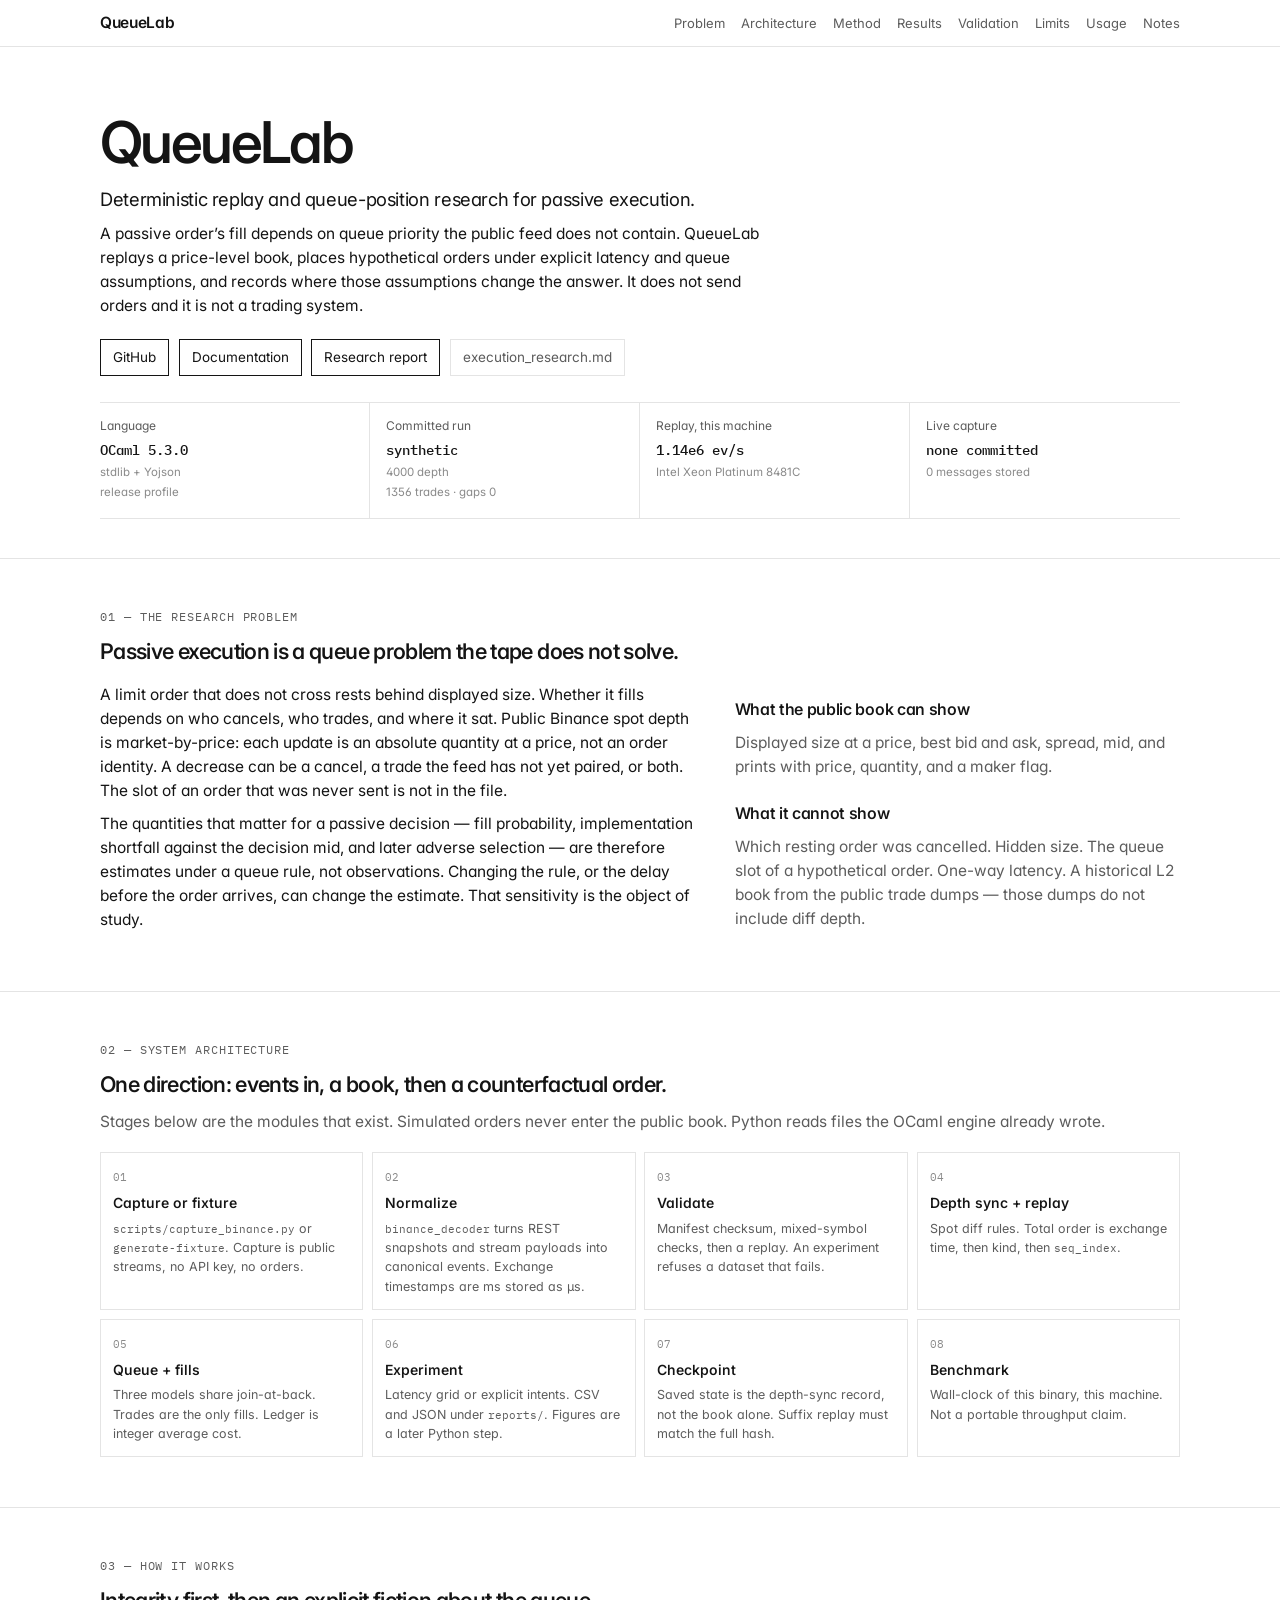
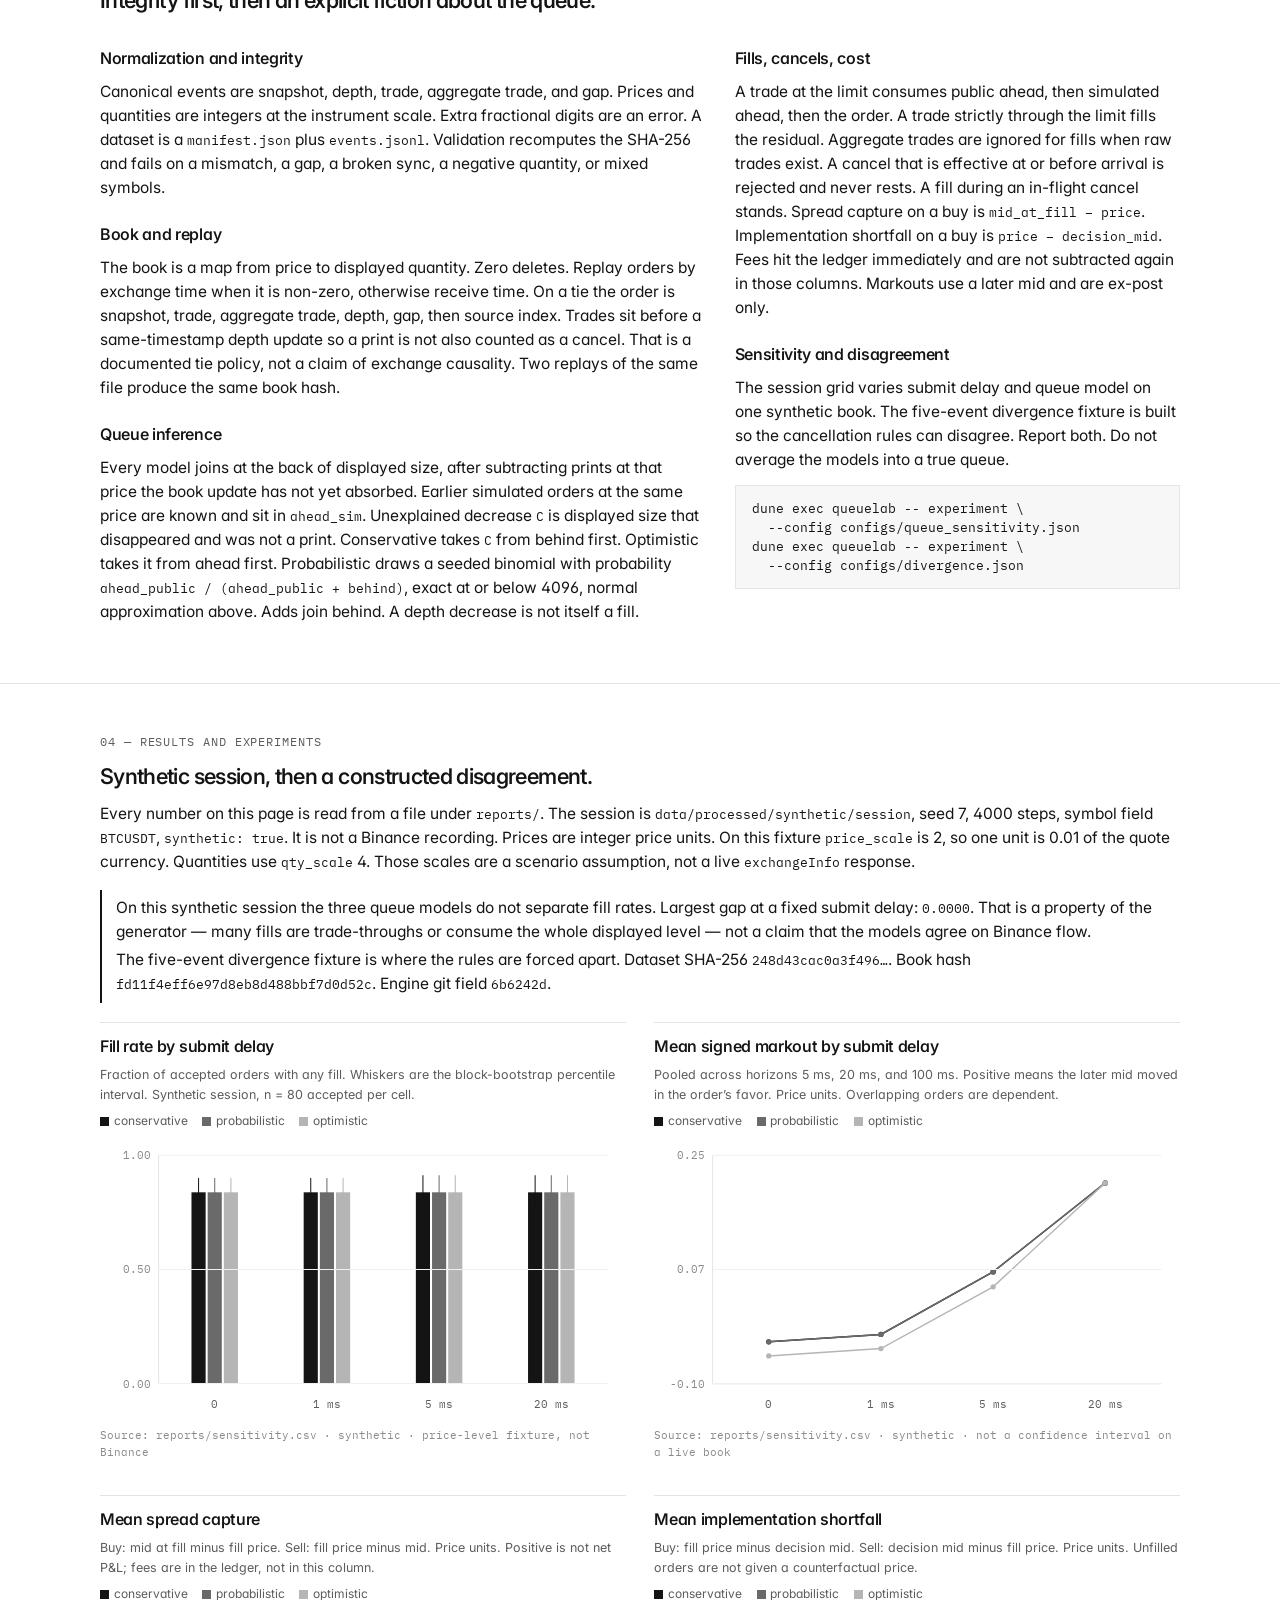
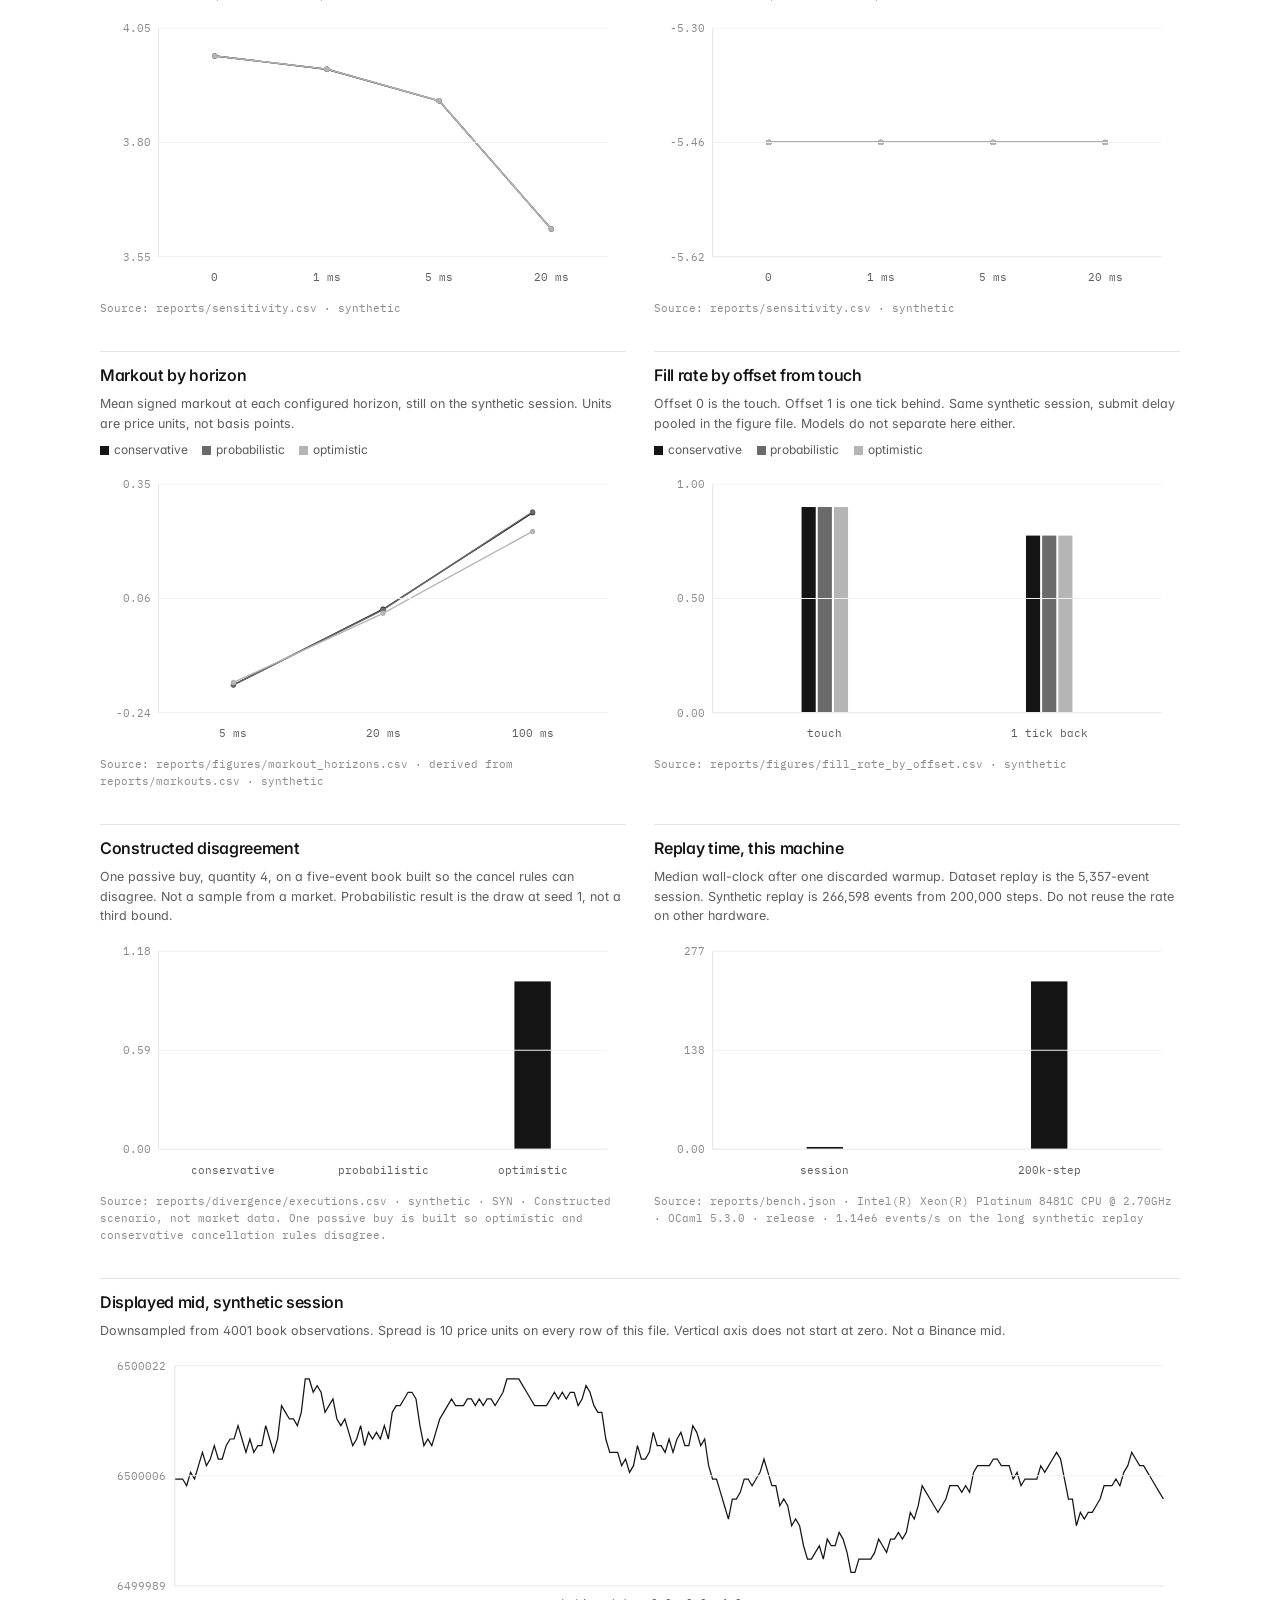
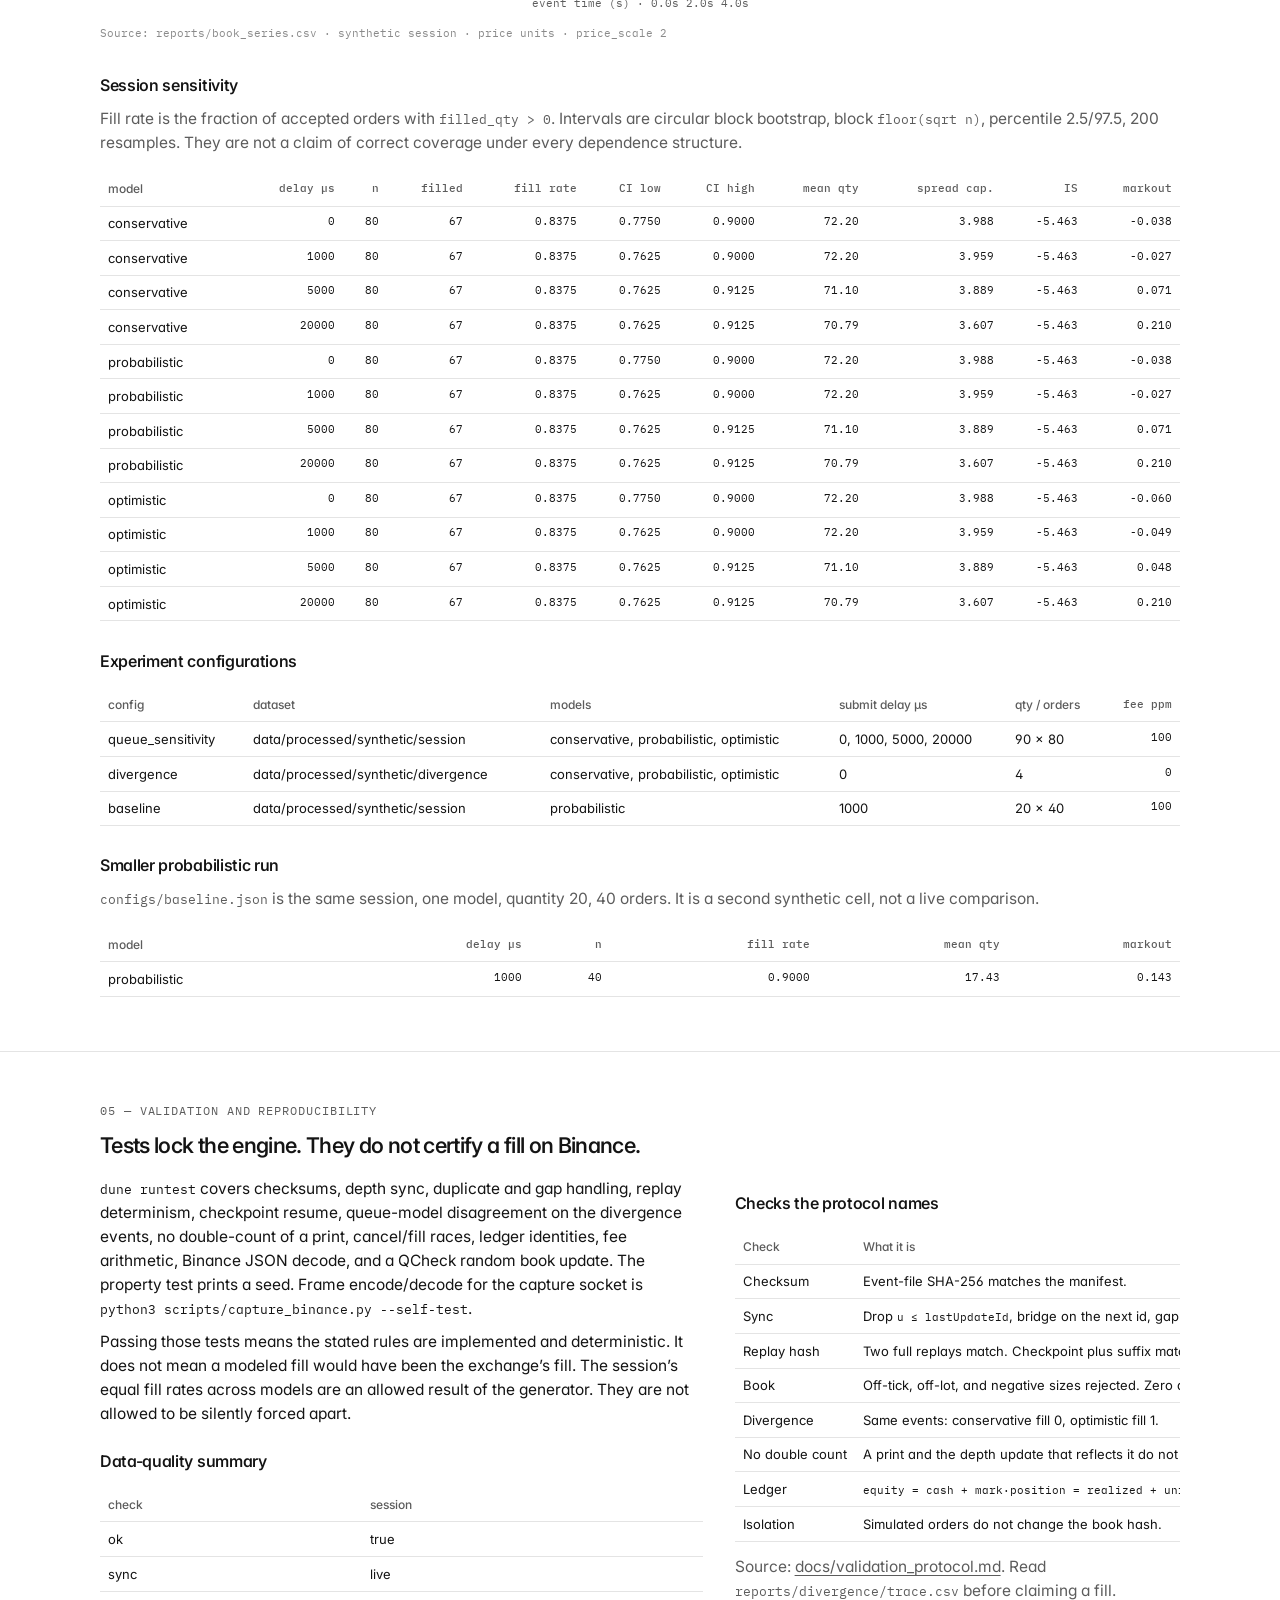
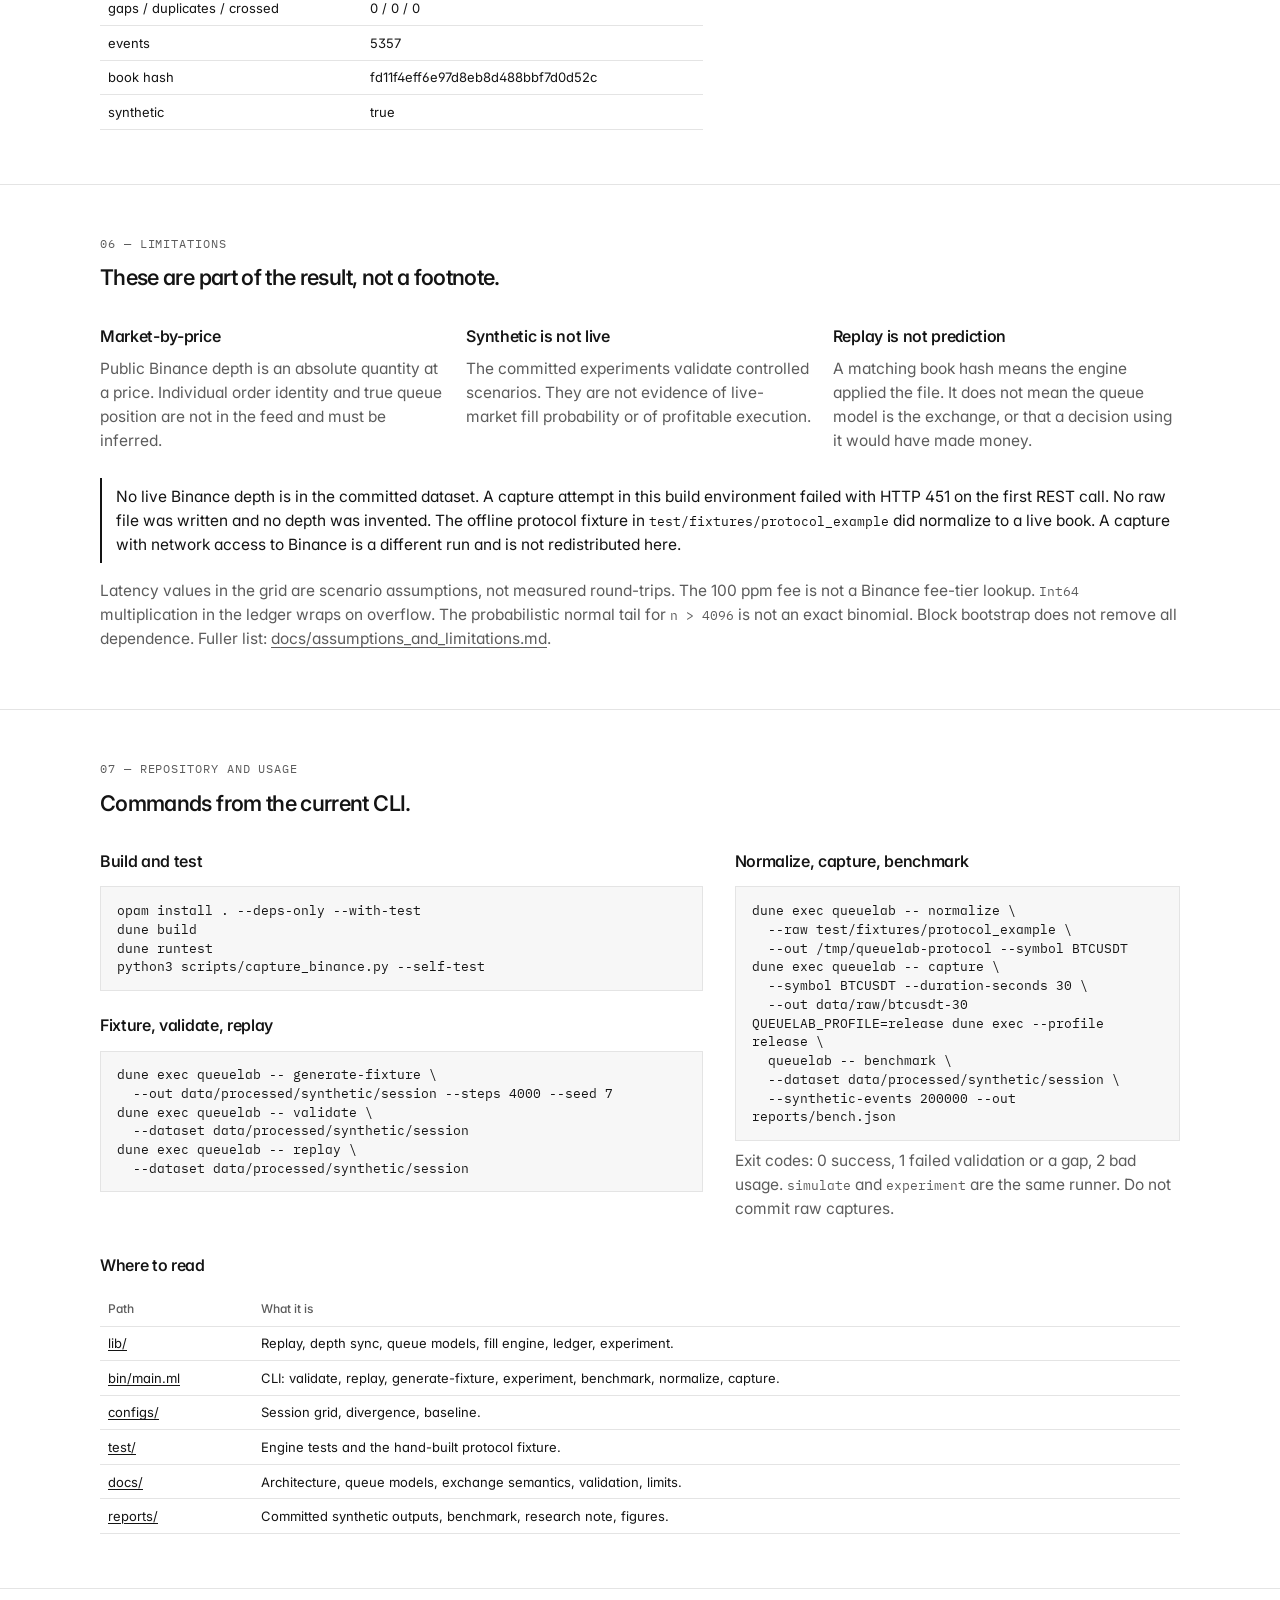
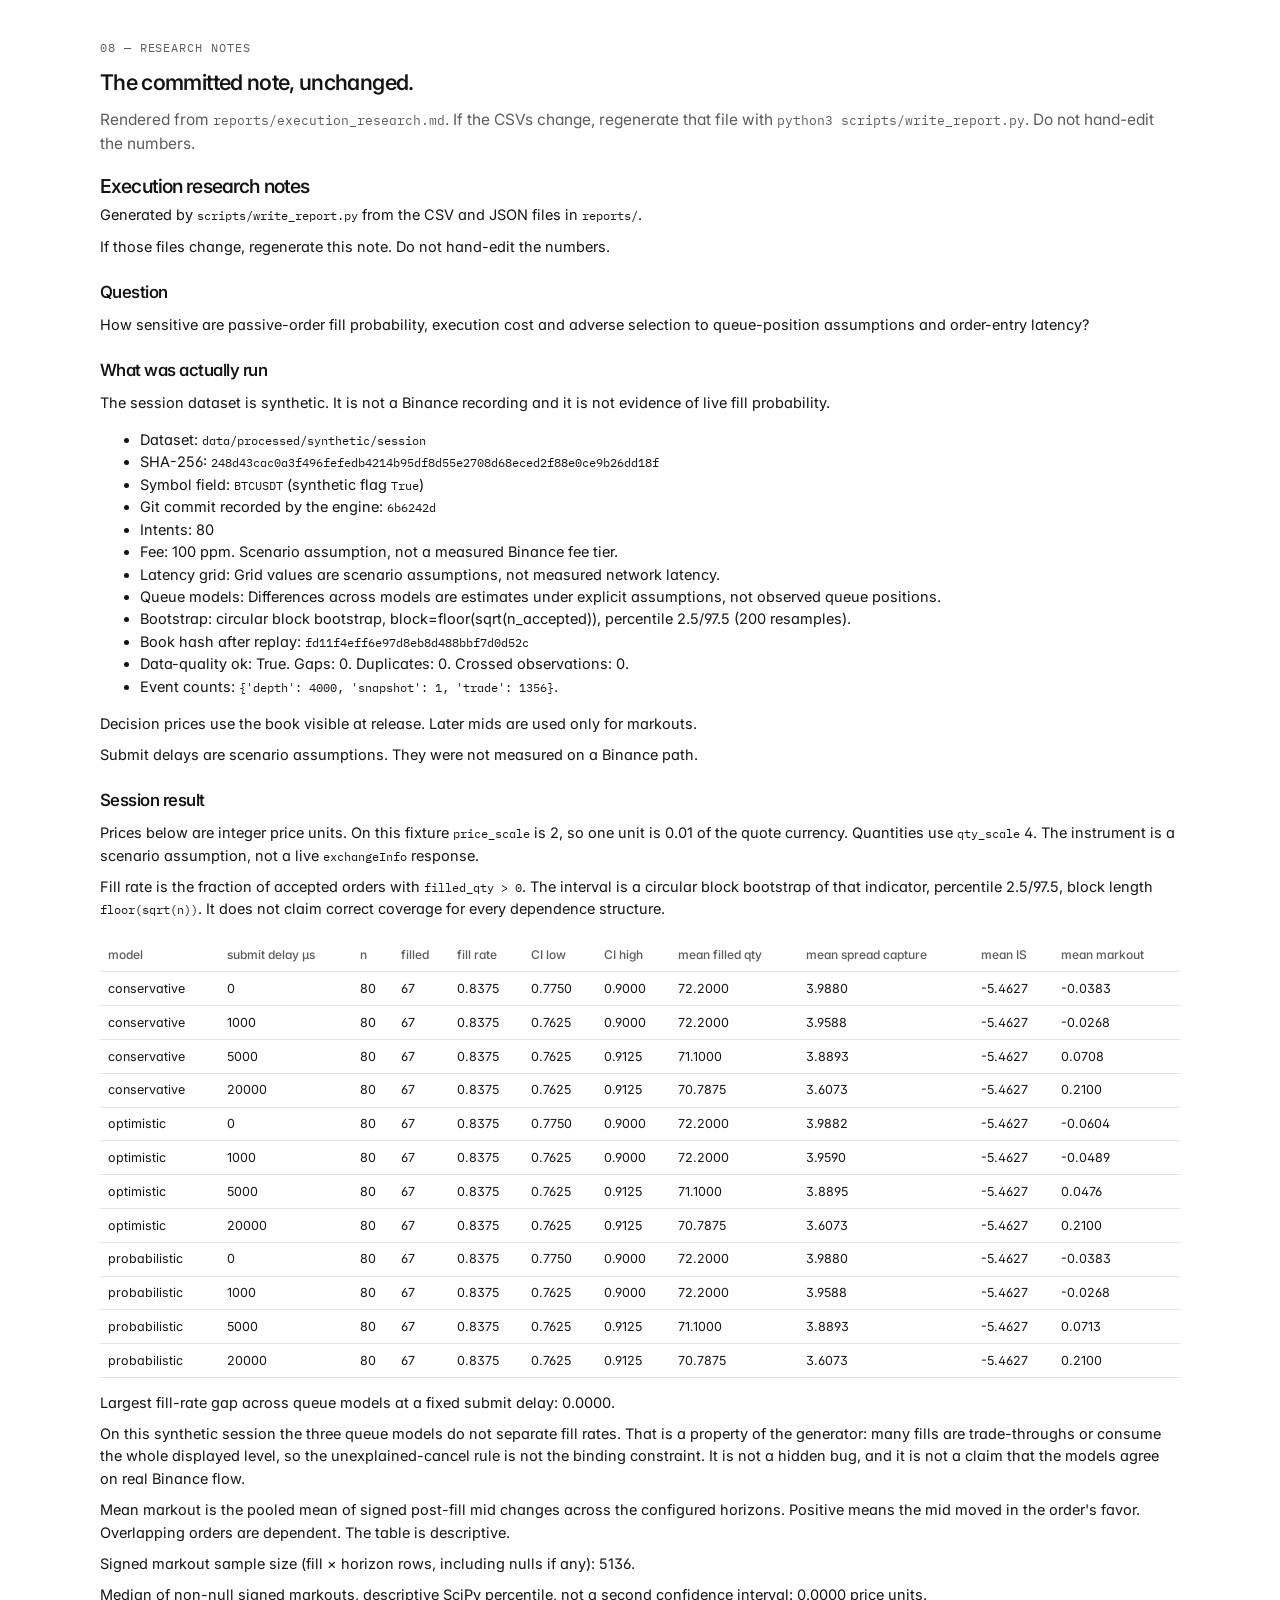
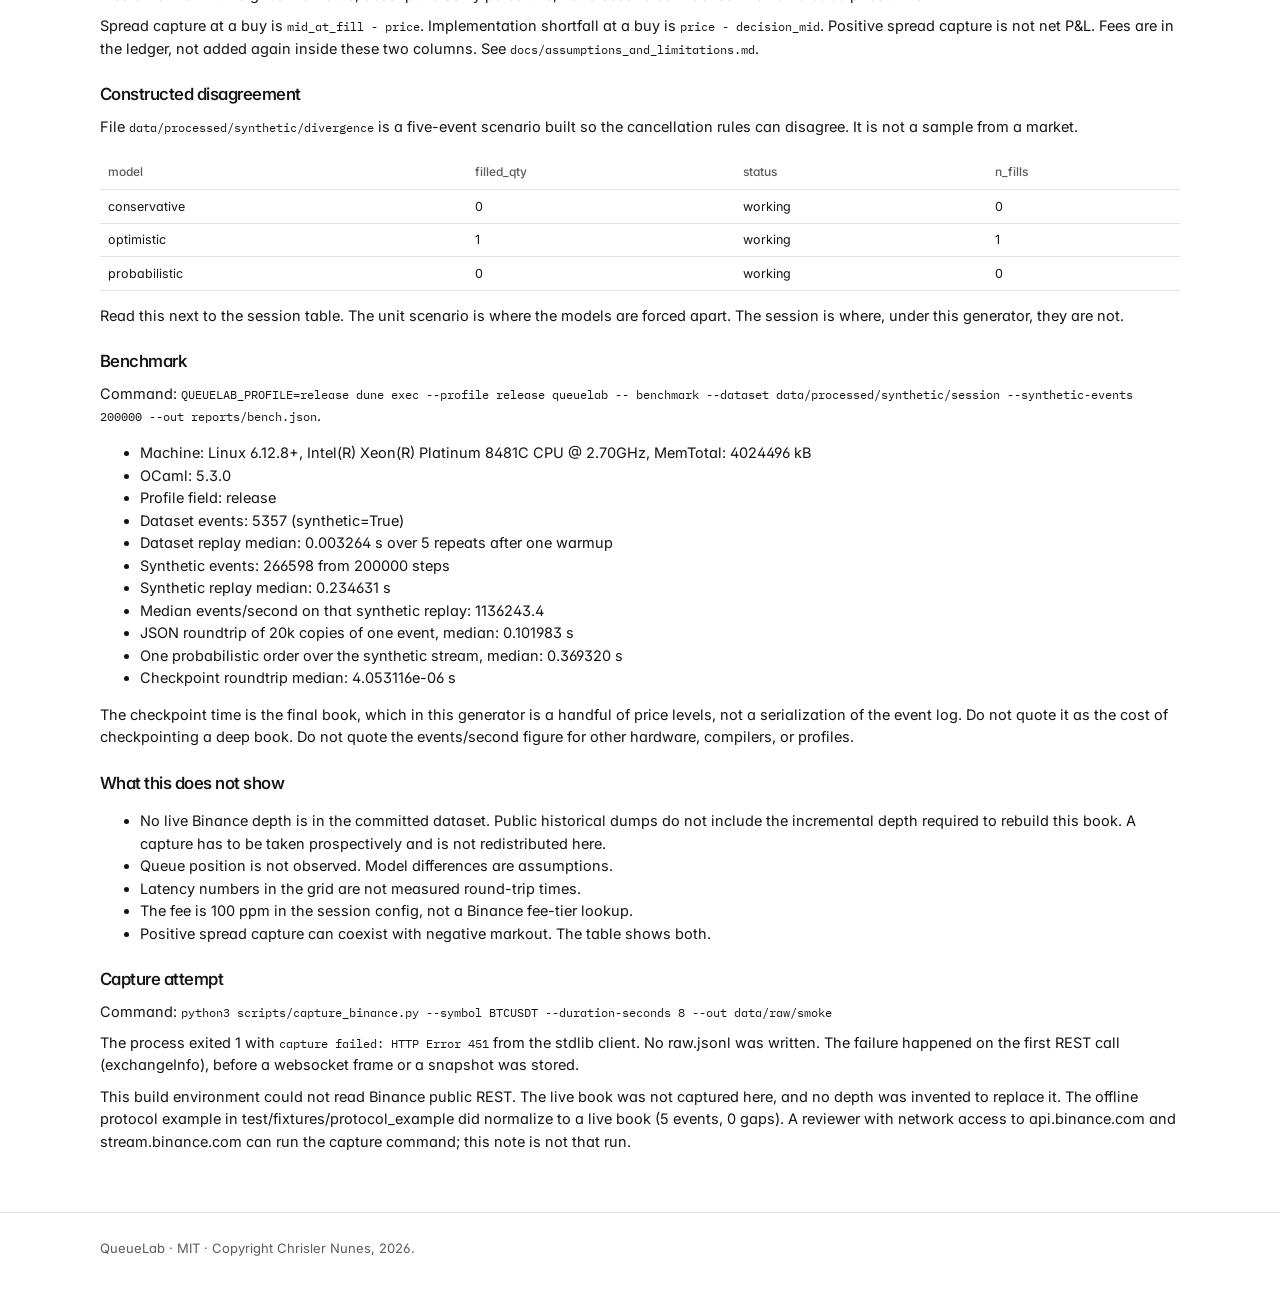
==== commit d39a2f70: "Stop the page from growing wider than a phone. Charts no longer carry a fixed pixel width, sections " ====
--- a/site/index.html
+++ b/site/index.html
@@ -146,6 +146,7 @@
         </div>
         <div>
           <h3>Checks the protocol names</h3>
+          <div class="table-wrap">
           <table>
             <thead><tr><th>Check</th><th>What it is</th></tr></thead>
             <tbody>
@@ -159,6 +160,7 @@
               <tr><td>Isolation</td><td>Simulated orders do not change the book hash.</td></tr>
             </tbody>
           </table>
+          </div>
           <p class="muted">Source: <a href="https://github.com/chrislernunes/QueueLab/blob/main/docs/validation_protocol.md">docs/validation_protocol.md</a>. Read <code>reports/divergence/trace.csv</code> before claiming a fill.</p>
         </div>
       </div>
@@ -225,6 +227,7 @@
         </div>
       </div>
       <h3>Where to read</h3>
+      <div class="table-wrap">
       <table>
         <thead><tr><th>Path</th><th>What it is</th></tr></thead>
         <tbody>
@@ -236,6 +239,7 @@
           <tr><td><a href="https://github.com/chrislernunes/QueueLab/tree/main/reports">reports/</a></td><td>Committed synthetic outputs, benchmark, research note, figures.</td></tr>
         </tbody>
       </table>
+      </div>
     </div>
   </section>
 
--- a/site/site.css
+++ b/site/site.css
@@ -20,23 +20,32 @@
   font-size: 15.5px;
   line-height: 1.55;
   font-feature-settings: "ss01", "cv11";
-}
+  overflow-x: clip;
+}
+img, svg, video { max-width: 100%; }
 a { color: inherit; text-underline-offset: 0.18em; }
 a:hover { text-decoration-thickness: 1.5px; }
 code, .mono, .fact b, td.num, th.num { font-family: var(--mono); font-size: 0.86em; }
+code { overflow-wrap: anywhere; }
+p, li, h1, h2, h3, td, th { overflow-wrap: break-word; }
 pre {
   margin: 0.8rem 0 0;
   padding: 0.85rem 1rem;
   background: var(--soft);
   border: 1px solid var(--line);
+  max-width: 100%;
+  min-width: 0;
   overflow-x: auto;
+  white-space: pre-wrap;
+  overflow-wrap: anywhere;
   font-family: var(--mono);
   font-size: 12.5px;
   line-height: 1.5;
 }
-pre code { font-size: inherit; }
-
-.wrap { width: min(var(--max), calc(100% - 2.4rem)); margin: 0 auto; }
+pre code { font-size: inherit; white-space: inherit; }
+
+.wrap { width: min(var(--max), calc(100% - 2.4rem)); max-width: 100%; margin: 0 auto; }
+.wrap > * { min-width: 0; max-width: 100%; }
 .nav {
   position: sticky;
   top: 0;
@@ -47,15 +56,15 @@
 }
 .nav .wrap {
   display: flex;
-  align-items: baseline;
+  align-items: center;
   justify-content: space-between;
   gap: 1rem;
   min-height: 46px;
   padding: 0.45rem 0;
 }
 .brand { font-weight: 600; letter-spacing: -0.02em; text-decoration: none; }
-.nav-links { display: flex; flex-wrap: wrap; gap: 0.85rem 1.1rem; }
-.nav-links a { color: var(--muted); text-decoration: none; font-size: 13px; }
+.nav-links { display: flex; flex-wrap: wrap; gap: 0.7rem 1rem; }
+.nav-links a { color: var(--muted); text-decoration: none; font-size: 13px; padding: 0.15rem 0; }
 .nav-links a:hover { color: var(--ink); }
 
 header.hero { padding: 4.2rem 0 2.4rem; border-bottom: 1px solid var(--line); }
@@ -83,23 +92,25 @@
 .lede { max-width: 42rem; color: var(--ink); }
 .links { display: flex; flex-wrap: wrap; gap: 0.6rem; margin: 1.3rem 0 1.6rem; }
 .links a {
+  display: inline-block;
   border: 1px solid var(--ink);
-  padding: 0.35rem 0.7rem;
+  padding: 0.45rem 0.75rem;
   text-decoration: none;
   font-size: 13.5px;
 }
 .links a.ghost { border-color: var(--line); color: var(--muted); }
 .facts {
   display: grid;
-  grid-template-columns: repeat(4, 1fr);
+  grid-template-columns: repeat(4, minmax(0, 1fr));
   border-top: 1px solid var(--line);
   border-bottom: 1px solid var(--line);
 }
-.fact { padding: 0.85rem 0.9rem 0.95rem 0; border-right: 1px solid var(--line); }
+.fact { min-width: 0; padding: 0.9rem 1rem 1rem 0; border-right: 1px solid var(--line); }
+.fact + .fact { padding-left: 1rem; }
 .fact:last-child { border-right: 0; }
 .fact span { display: block; color: var(--muted); font-size: 12px; margin-bottom: 0.25rem; }
-.fact b { font-weight: 500; font-size: 14px; color: var(--ink); }
-.fact small { display: block; color: var(--faint); font-size: 11.5px; margin-top: 0.2rem; }
+.fact b { display: block; font-weight: 500; font-size: 14px; color: var(--ink); overflow-wrap: anywhere; }
+.fact small { display: block; color: var(--faint); font-size: 11.5px; margin-top: 0.15rem; overflow-wrap: anywhere; }
 
 section { padding: 3.1rem 0; border-bottom: 1px solid var(--line); }
 h2 {
@@ -119,12 +130,13 @@
 }
 p { margin: 0.55rem 0; }
 .muted { color: var(--muted); }
-.grid-2 { display: grid; grid-template-columns: 1.15fr 0.85fr; gap: 2rem; }
-.grid-3 { display: grid; grid-template-columns: repeat(3, 1fr); gap: 1.2rem; }
+.grid-2 { display: grid; grid-template-columns: minmax(0, 1.15fr) minmax(0, 0.85fr); gap: 2rem; }
+.grid-2 > *, .grid-3 > * { min-width: 0; }
+.grid-3 { display: grid; grid-template-columns: repeat(3, minmax(0, 1fr)); gap: 1.2rem; }
 
 .pipe {
   display: grid;
-  grid-template-columns: repeat(4, 1fr);
+  grid-template-columns: repeat(4, minmax(0, 1fr));
   gap: 0.55rem;
   margin-top: 1.1rem;
 }
@@ -138,7 +150,8 @@
 .stage p { margin: 0; color: var(--muted); font-size: 12.5px; }
 
 table {
-  width: 100%;
+  width: max-content;
+  min-width: 100%;
   border-collapse: collapse;
   font-size: 13px;
   margin: 0.6rem 0 0.3rem;
@@ -150,19 +163,25 @@
   vertical-align: top;
 }
 th { font-weight: 500; color: var(--muted); font-size: 12px; }
-td.num, th.num { text-align: right; font-variant-numeric: tabular-nums; }
-.table-wrap { overflow-x: auto; }
-
-.charts { display: grid; grid-template-columns: 1fr 1fr; gap: 1.4rem 1.6rem; margin-top: 1.2rem; }
+td.num, th.num { text-align: right; font-variant-numeric: tabular-nums; white-space: nowrap; }
+.table-wrap { display: block; width: 100%; max-width: 100%; min-width: 0; overflow-x: auto; -webkit-overflow-scrolling: touch; }
+
+.charts { display: grid; grid-template-columns: repeat(2, minmax(0, 1fr)); gap: 1.6rem 1.8rem; margin-top: 1.2rem; }
 .chart {
+  min-width: 0;
   border-top: 1px solid var(--line);
   padding-top: 0.7rem;
 }
 .chart.wide { grid-column: 1 / -1; }
 .chart h3 { margin-top: 0; }
 .chart .note { color: var(--muted); font-size: 12.5px; margin: 0.35rem 0 0.5rem; }
-.chart svg { width: 100%; height: auto; display: block; }
-.chart .src { font-family: var(--mono); font-size: 11px; color: var(--faint); margin-top: 0.4rem; }
+.chart svg {
+  display: block;
+  width: 100%;
+  max-width: 100%;
+  height: auto;
+}
+.chart .src { font-family: var(--mono); font-size: 11px; color: var(--faint); margin-top: 0.4rem; overflow-wrap: anywhere; }
 .legend { display: flex; gap: 0.9rem; flex-wrap: wrap; font-size: 12px; color: var(--muted); margin: 0.2rem 0 0.4rem; }
 .swatch { display: inline-block; width: 9px; height: 9px; margin-right: 0.3rem; vertical-align: -1px; }
 
@@ -173,7 +192,7 @@
 }
 .callout p { margin: 0.25rem 0; }
 
-.report { font-size: 14.5px; }
+.report { max-width: 100%; min-width: 0; font-size: 14.5px; }
 .report h1, .report h2, .report h3 { margin-top: 1.3rem; }
 .report h1 { font-size: 1.2rem; }
 .report h2 { font-size: 1.05rem; }
@@ -187,8 +206,29 @@
 }
 
 @media (max-width: 860px) {
+  body { font-size: 15px; }
+  .nav .wrap { flex-direction: column; align-items: stretch; gap: 0.35rem; }
+  .nav-links {
+    flex-wrap: nowrap;
+    overflow-x: auto;
+    max-width: 100%;
+    gap: 0.85rem;
+    padding-bottom: 0.15rem;
+  }
+  .nav-links a { flex: 0 0 auto; }
   .facts, .pipe, .charts, .grid-2, .grid-3 { grid-template-columns: 1fr; }
-  .fact { border-right: 0; border-bottom: 1px solid var(--line); }
+  .fact, .fact:nth-child(odd), .fact:nth-child(even) {
+    border-right: 0;
+    border-bottom: 1px solid var(--line);
+    padding-left: 0;
+    padding-right: 0;
+  }
+  .fact:last-child { border-bottom: 0; }
   .chart.wide { grid-column: auto; }
-  header.hero { padding-top: 2.6rem; }
-}
+  header.hero { padding-top: 2rem; }
+  .wrap { width: min(var(--max), calc(100% - 1.4rem)); }
+  section { padding: 2rem 0; }
+  .links a { padding: 0.5rem 0.7rem; }
+  h1 { font-size: 2.15rem; }
+  .subtitle { font-size: 1.05rem; }
+}
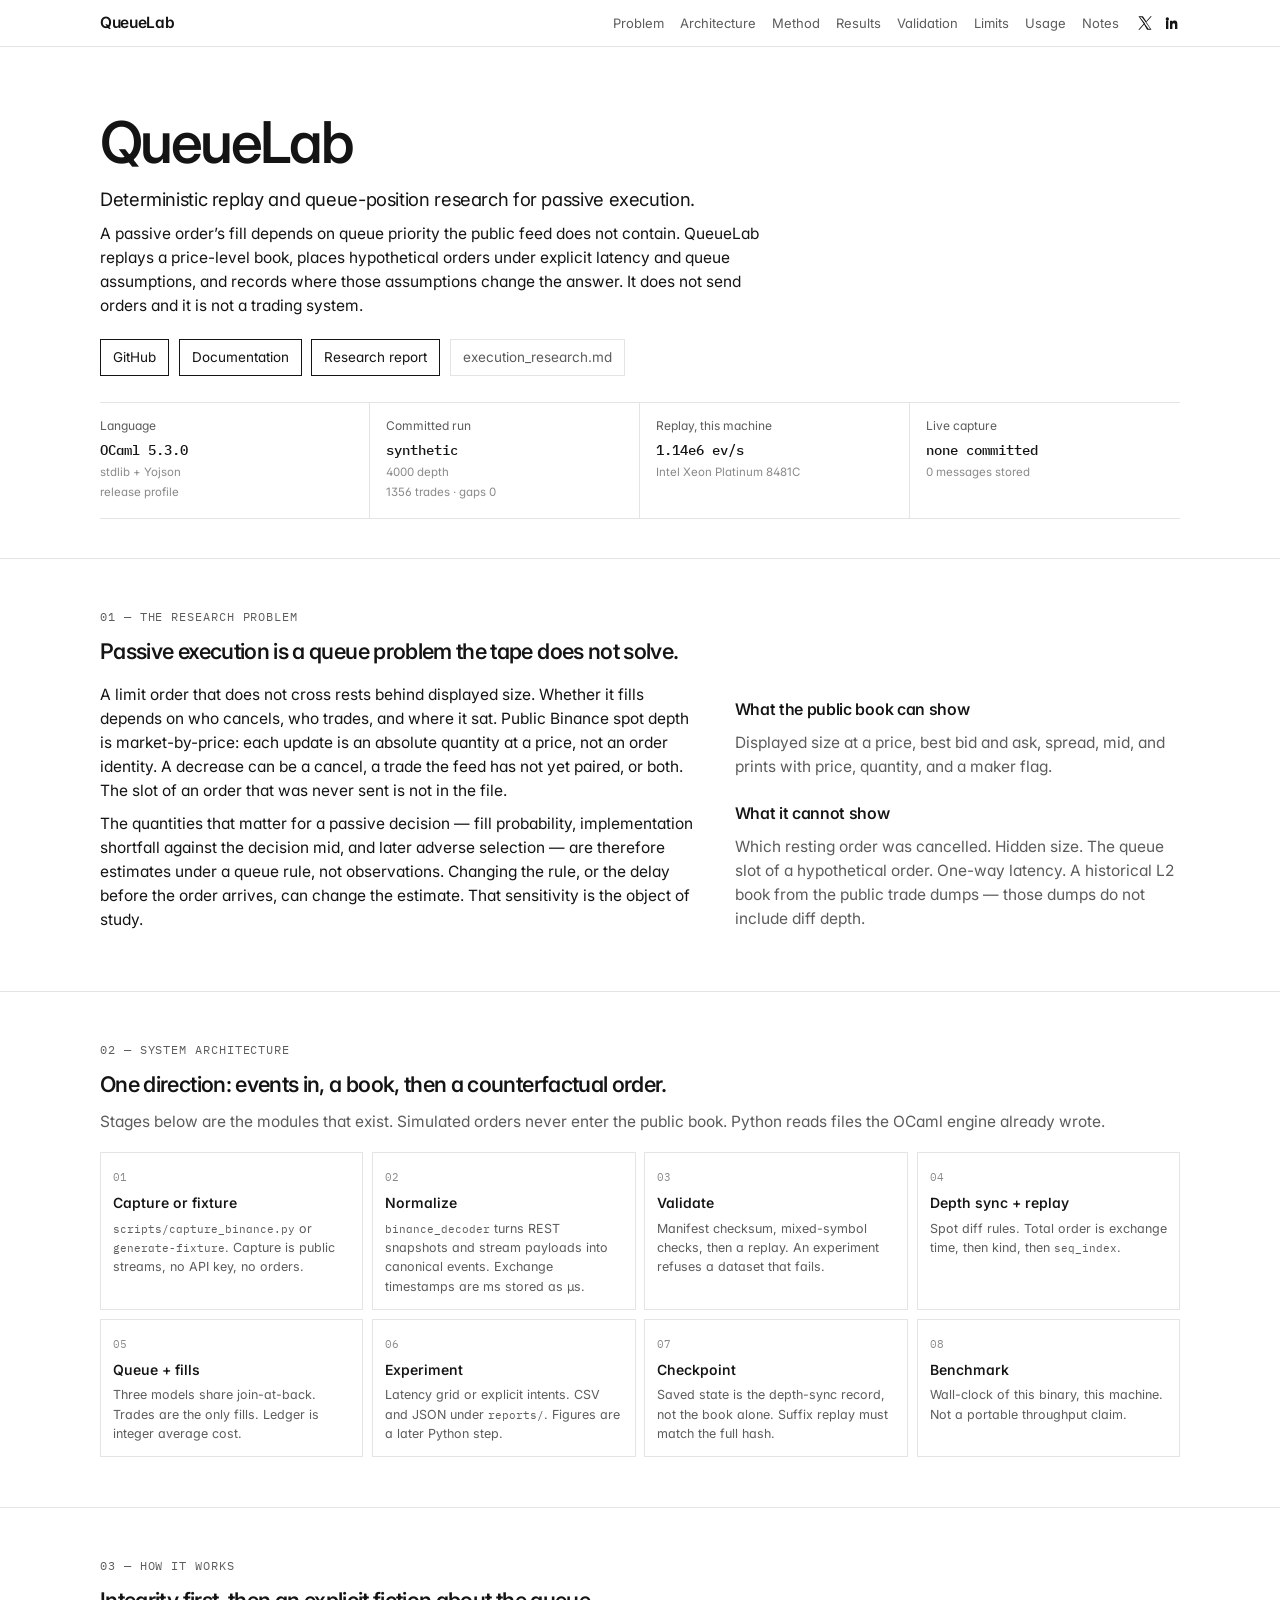
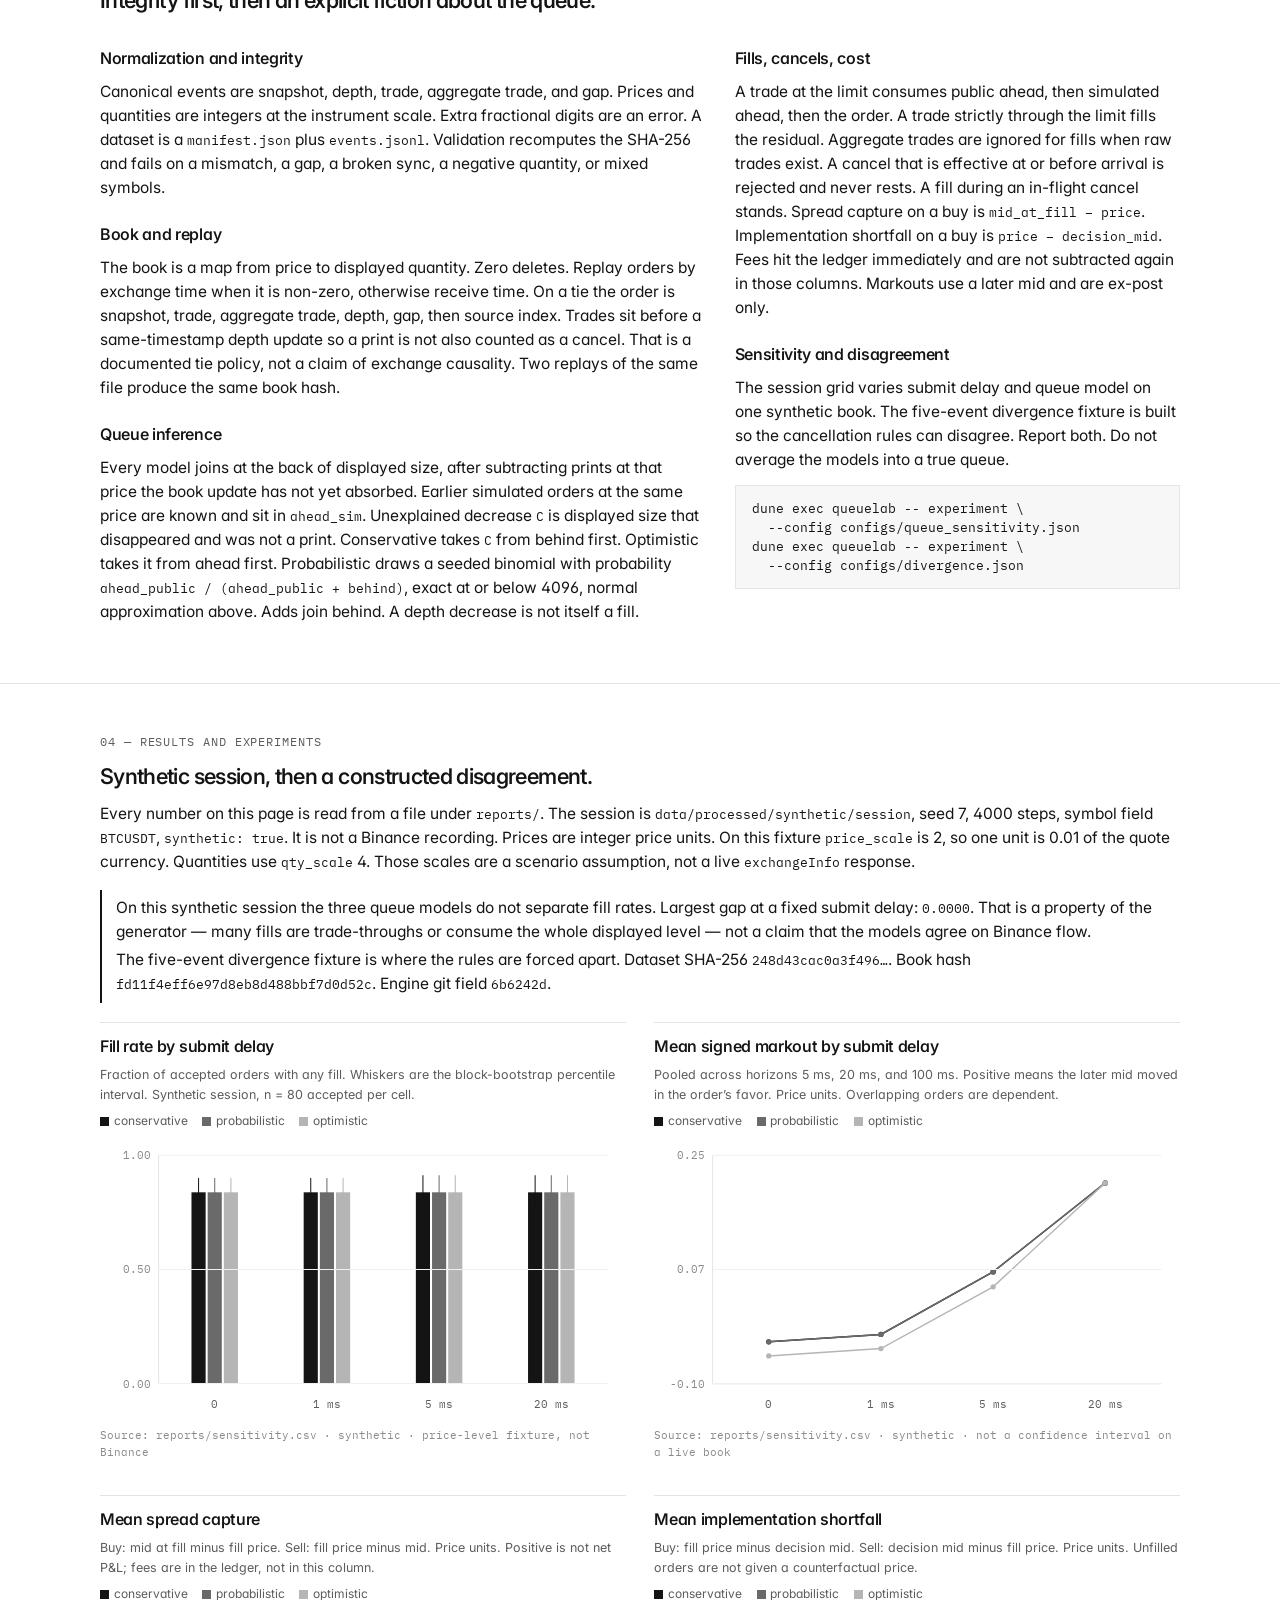
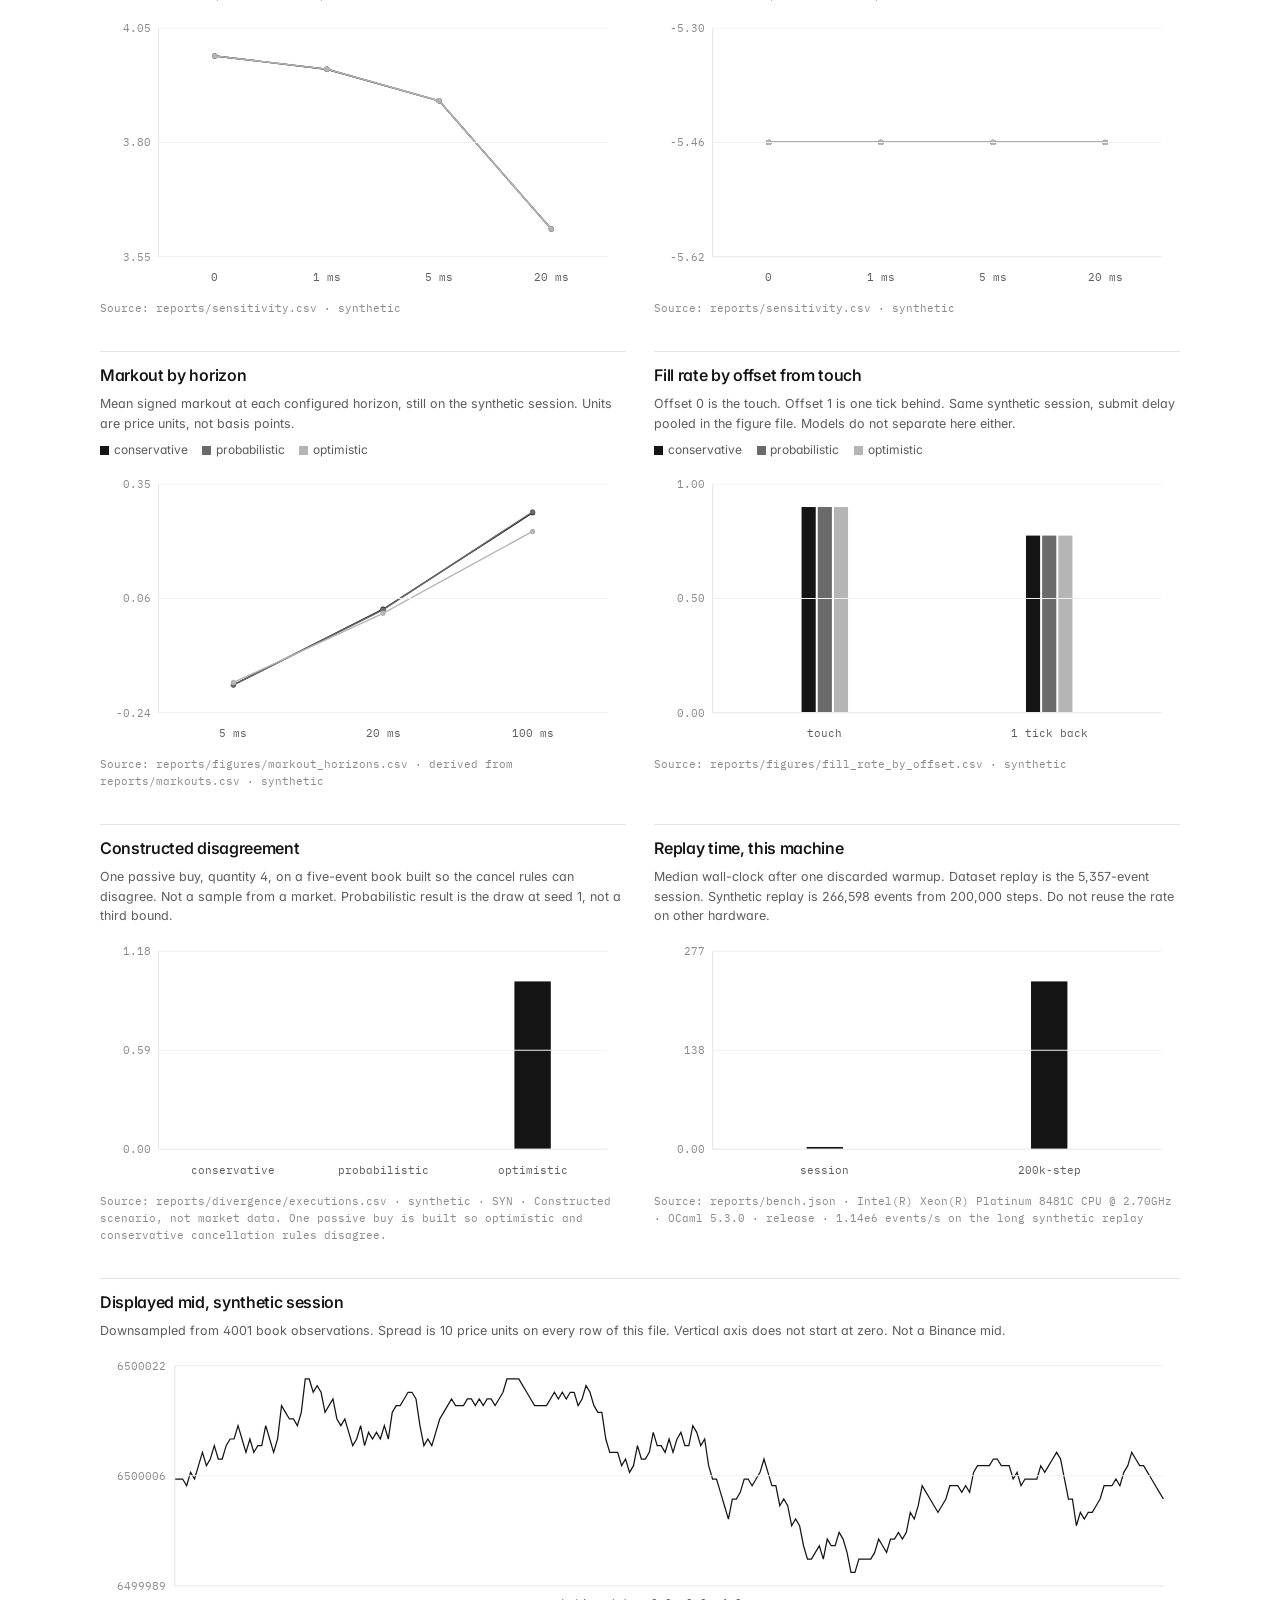
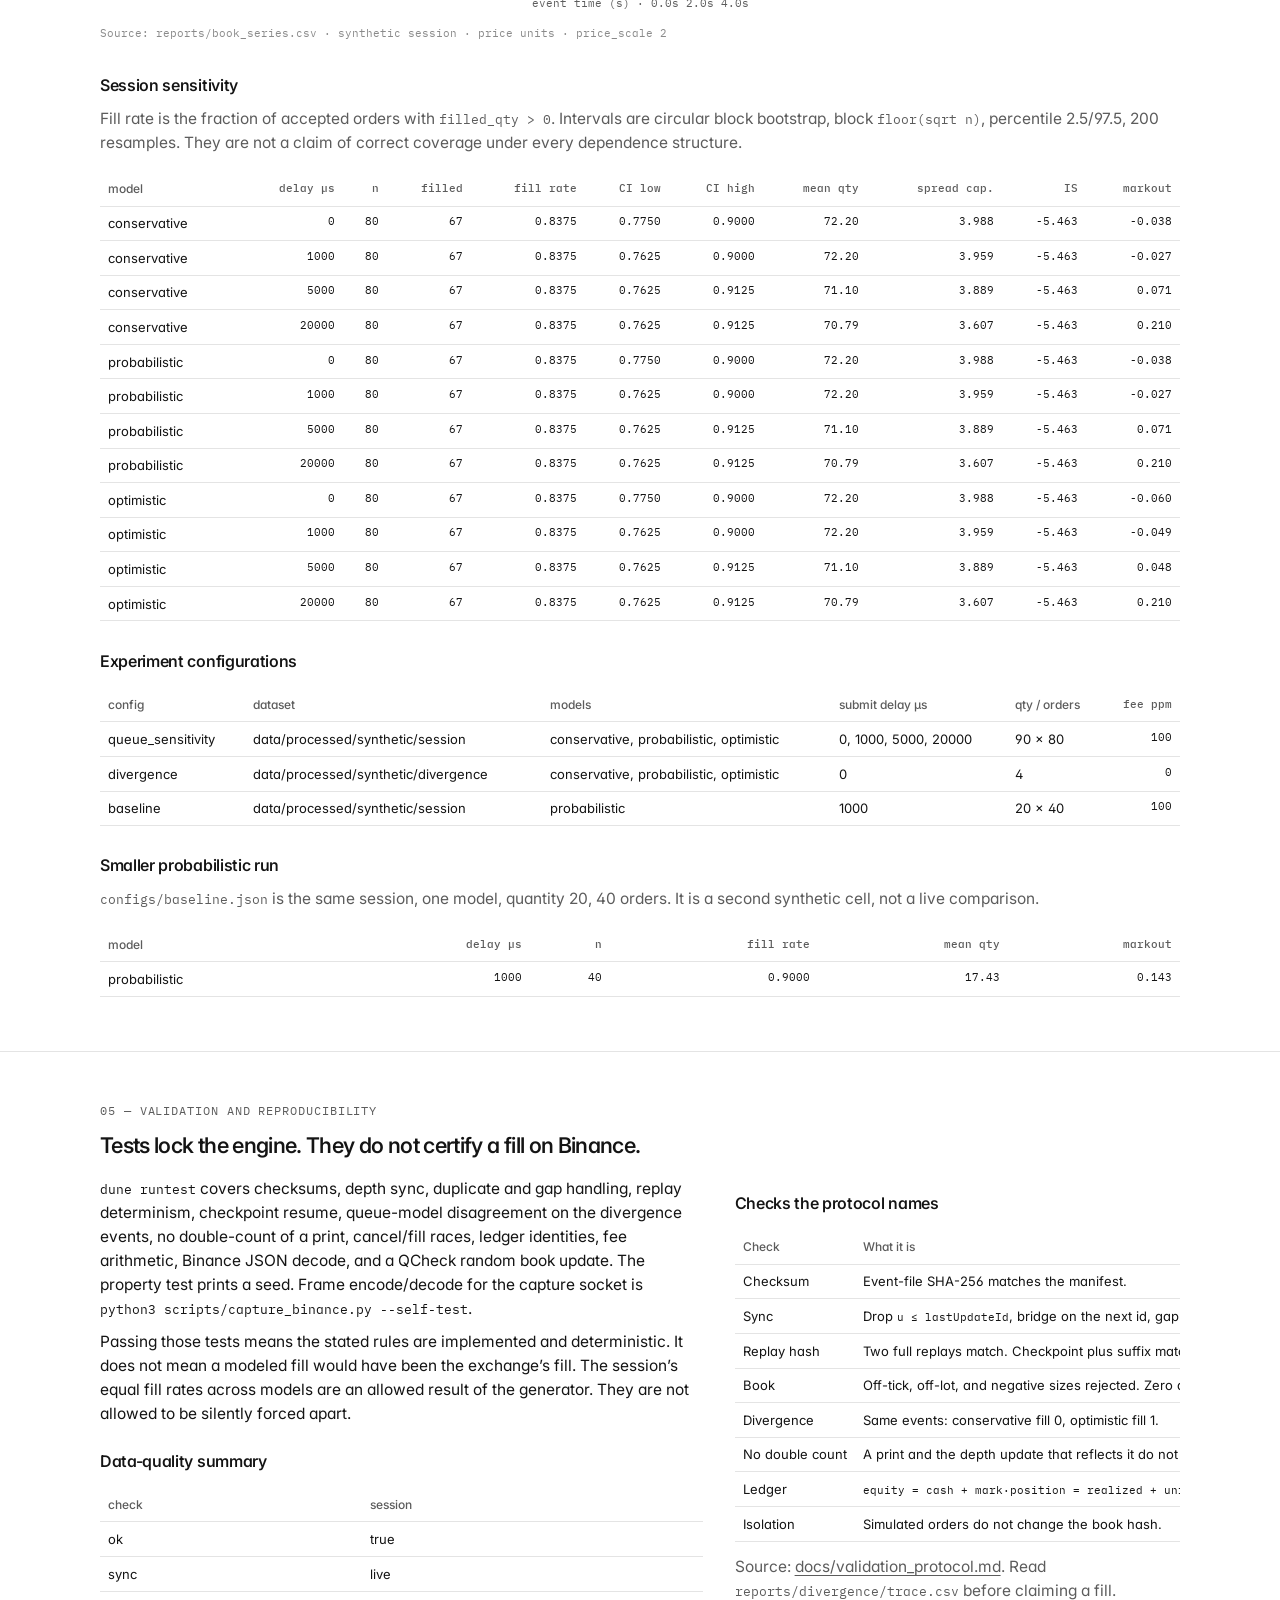
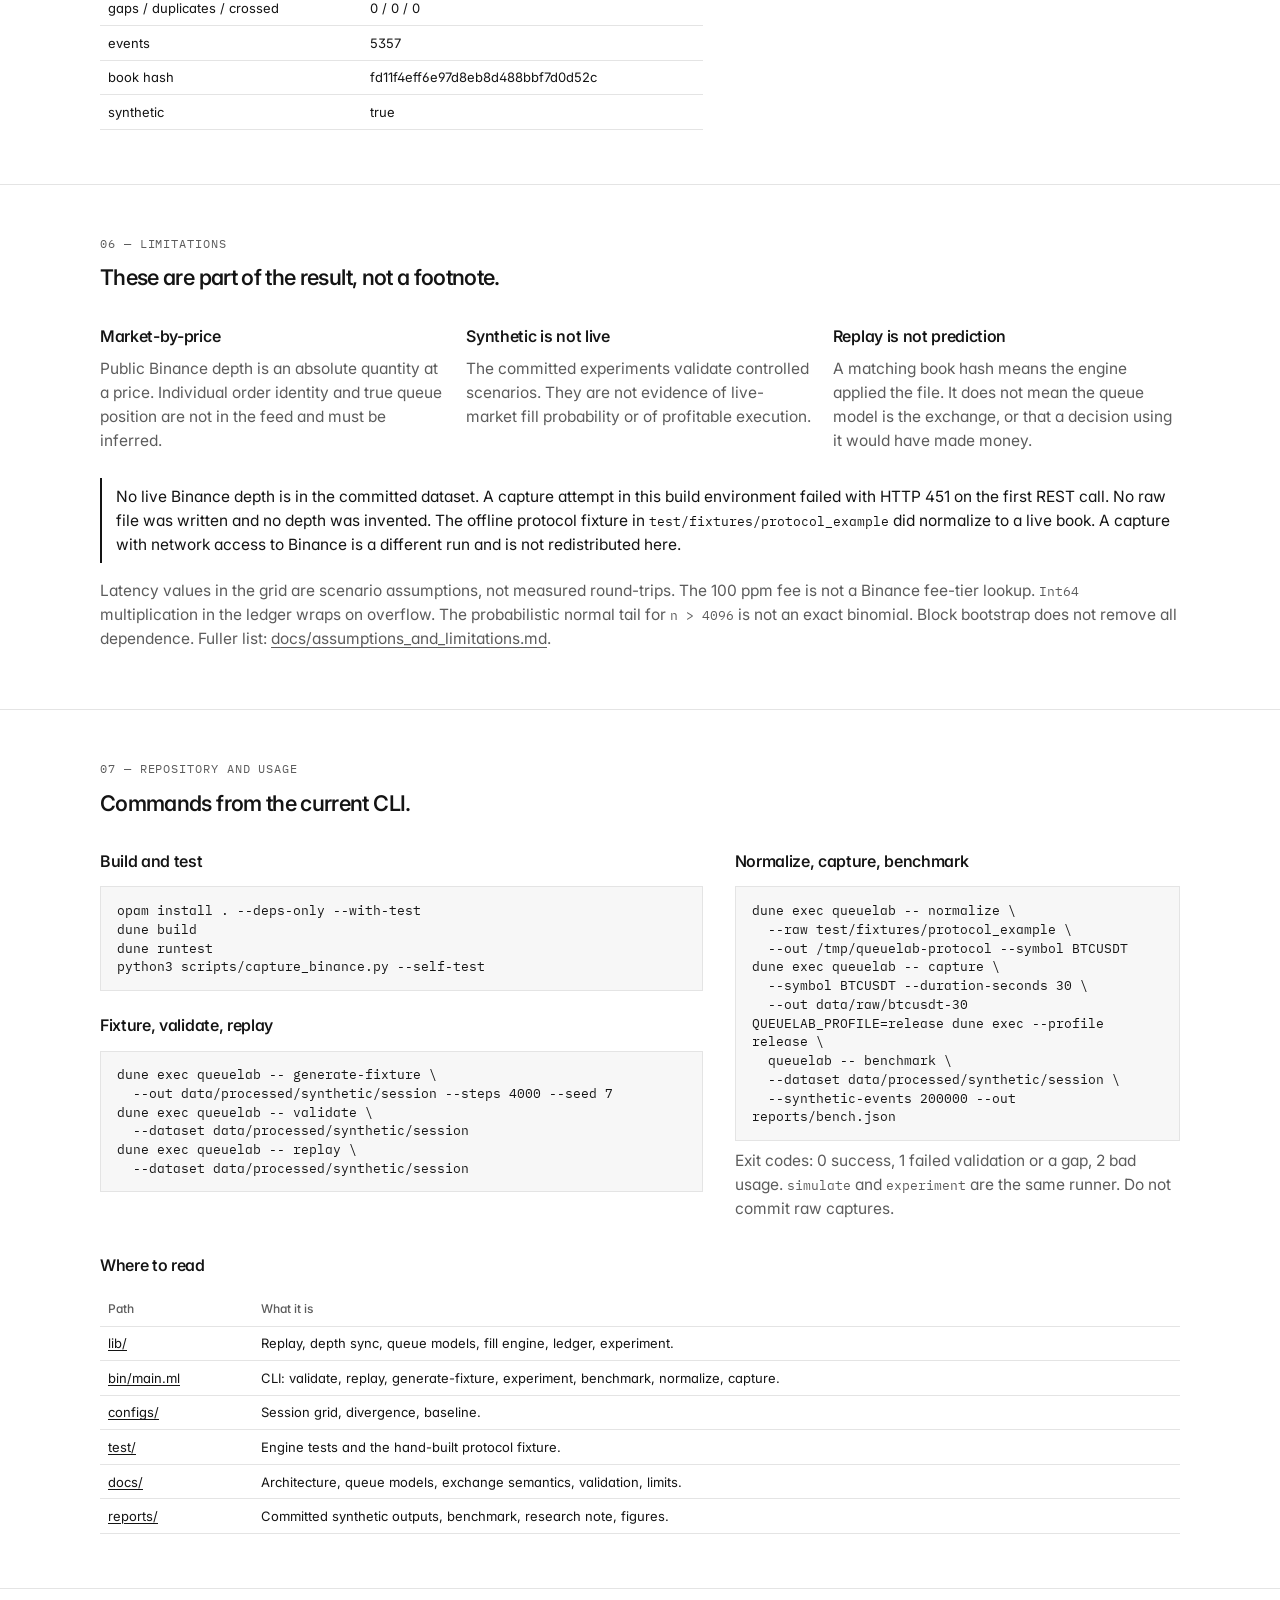
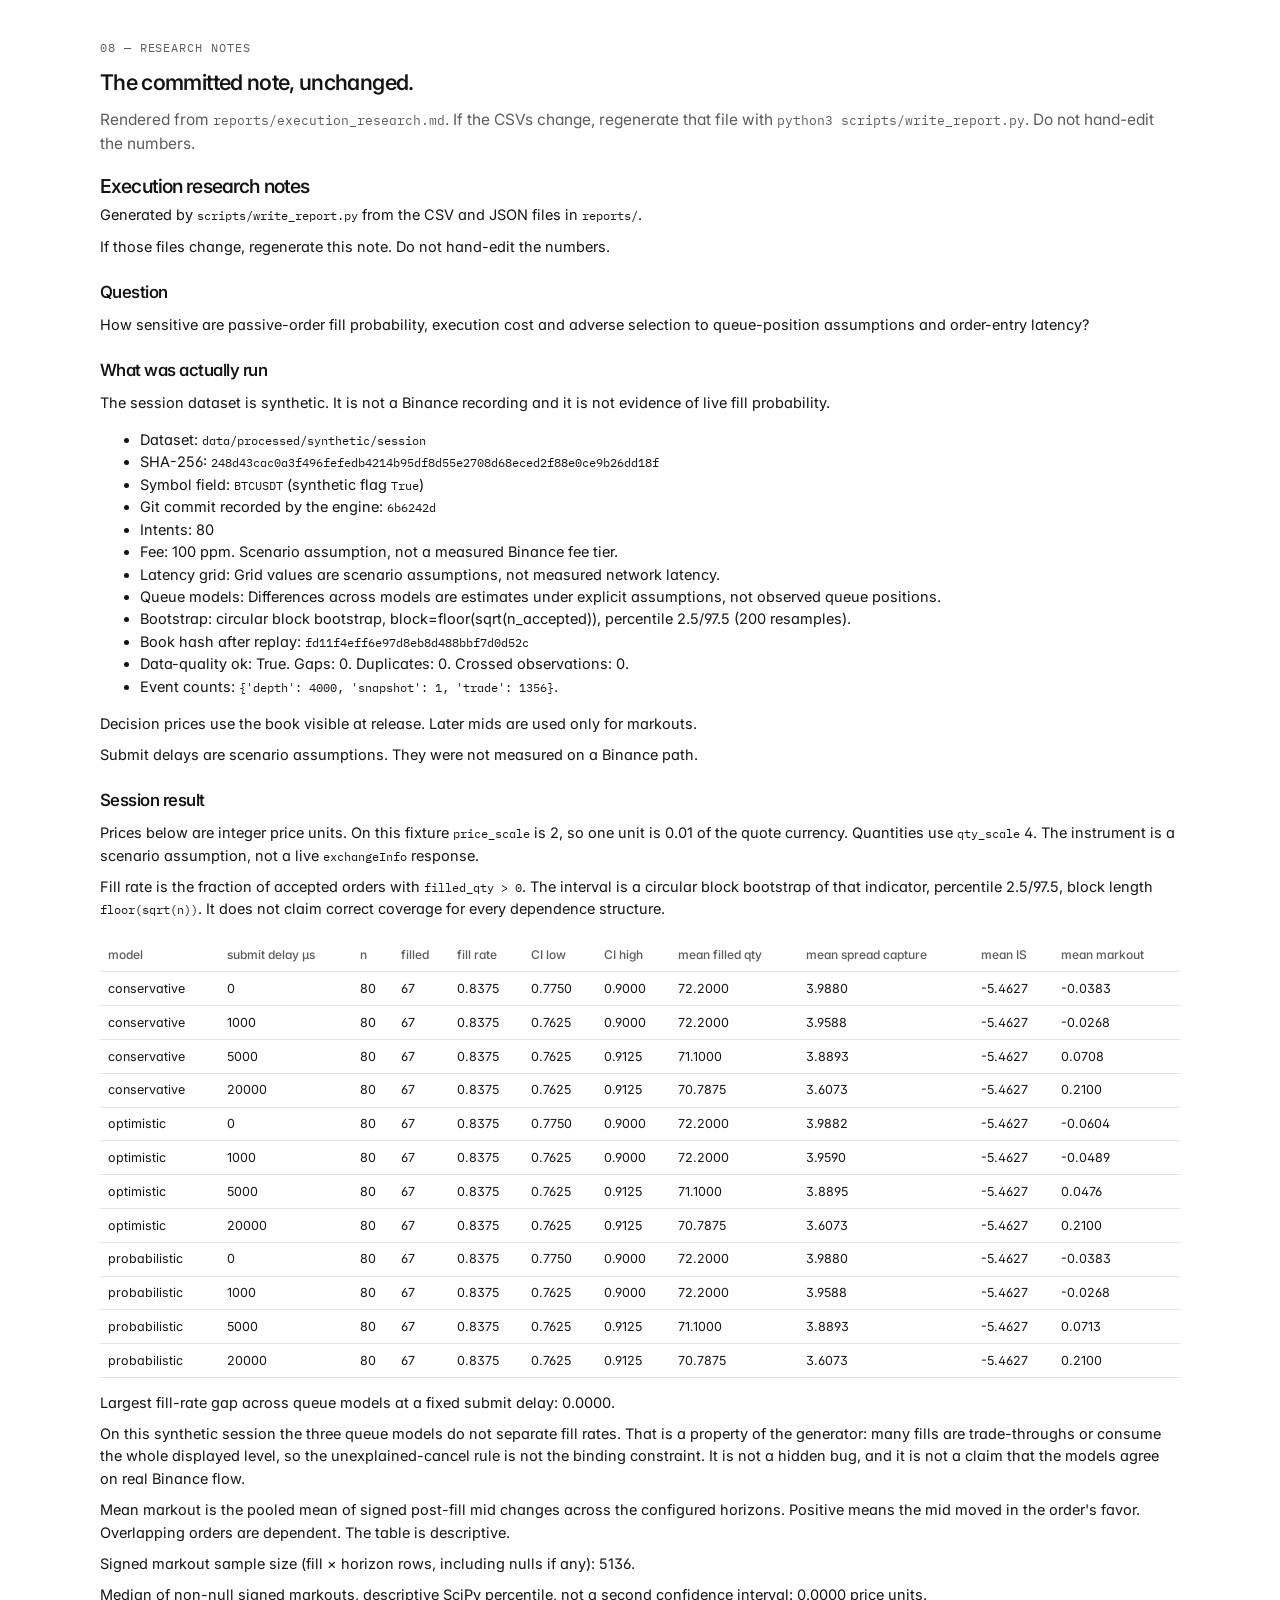
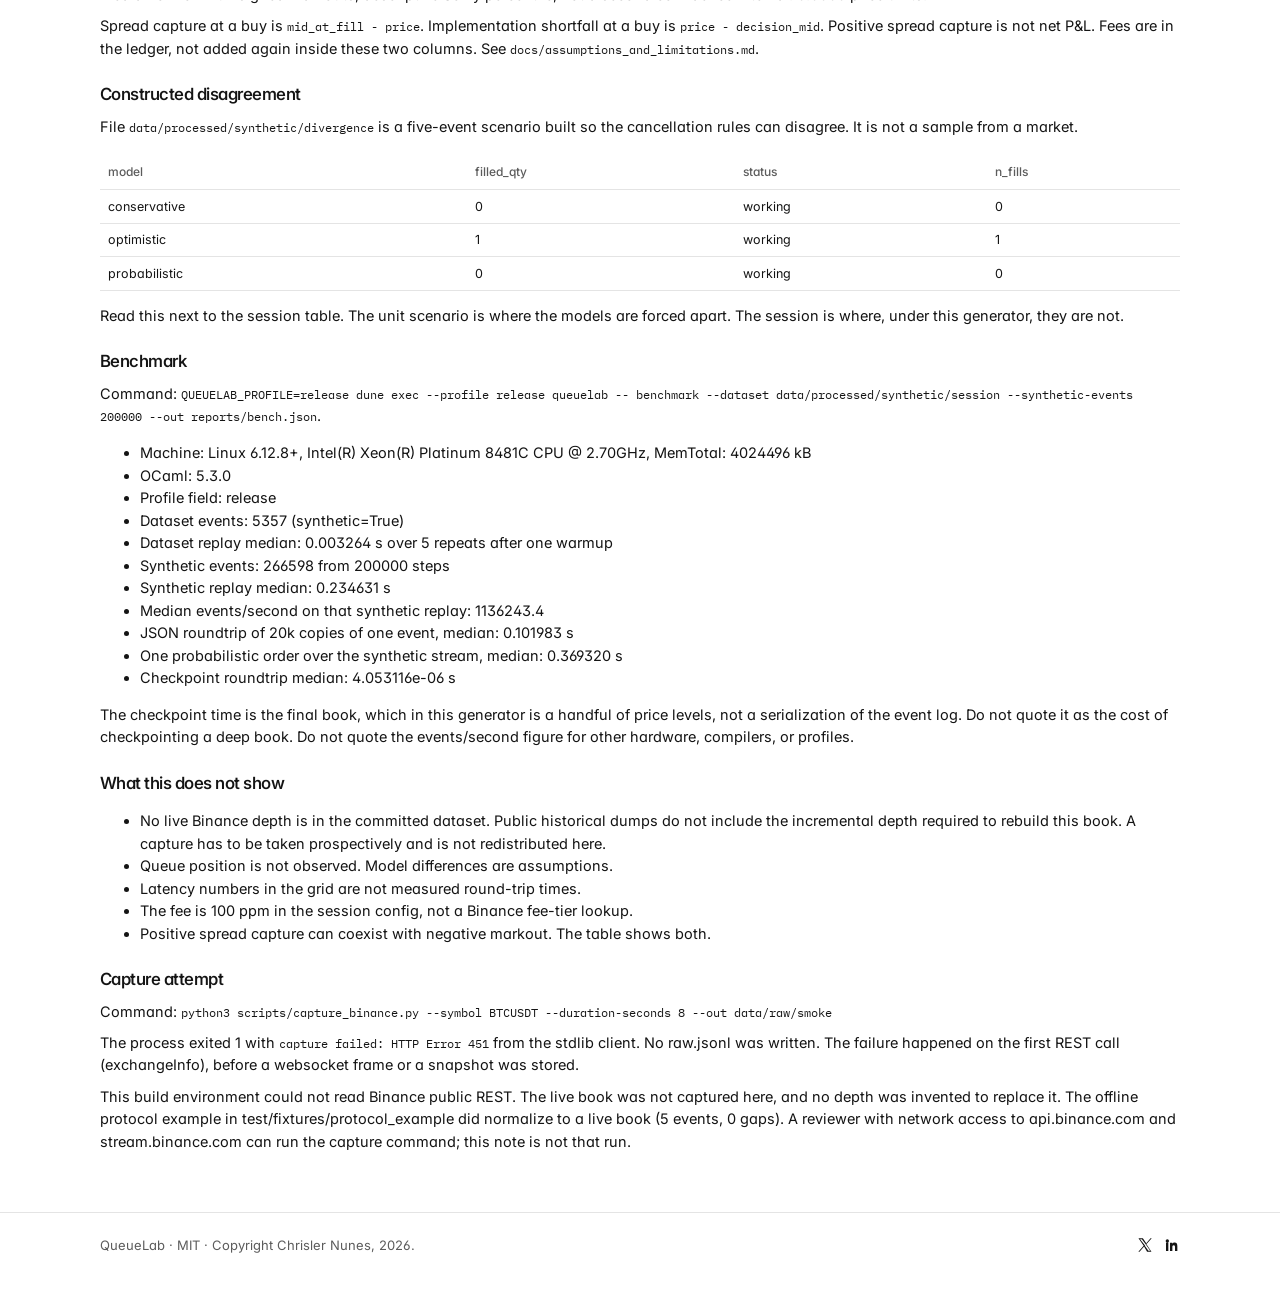
==== commit a6333365: "Add a mobile section menu and profile icons. The phone header was clipping the section links. They n" ====
--- a/site/index.html
+++ b/site/index.html
@@ -15,7 +15,7 @@
   <nav class="nav">
     <div class="wrap">
       <a class="brand" href="#top">QueueLab</a>
-      <div class="nav-links">
+      <div class="nav-links" id="site-nav">
         <a href="#problem">Problem</a>
         <a href="#architecture">Architecture</a>
         <a href="#method">Method</a>
@@ -24,6 +24,20 @@
         <a href="#limits">Limits</a>
         <a href="#usage">Usage</a>
         <a href="#notes">Notes</a>
+      </div>
+      <div class="nav-end">
+        <div class="social">
+          <a href="https://x.com/chrislernunes" aria-label="X" target="_blank" rel="noopener noreferrer">
+            <svg viewBox="0 0 24 24" aria-hidden="true"><path d="M14.7 10.3 22.1 2h-1.8l-6.4 7.2L8.8 2H2.2l7.8 11L2 22h1.8l6.8-7.7L15.1 22h6.6l-8-11.7Zm-2.4 2.7-.8-1.1L4.6 3.3h2.7l5.1 7 .8 1.1 6.6 9.2h-2.7l-5.4-7.6Z"/></svg>
+          </a>
+          <a href="https://www.linkedin.com/in/chrisler-nunes-335333161" aria-label="LinkedIn" target="_blank" rel="noopener noreferrer">
+            <svg viewBox="0 0 24 24" aria-hidden="true"><path d="M4.98 3.5A2.5 2.5 0 1 1 2.5 6a2.5 2.5 0 0 1 2.48-2.5ZM3 8.5H6.5V21H3Zm6 0h3.4v1.7h.05c.47-.9 1.62-1.85 3.34-1.85 3.57 0 4.23 2.35 4.23 5.4V21H16.5v-5.55c0-1.32-.02-3.02-1.84-3.02-1.84 0-2.12 1.44-2.12 2.92V21H9Z"/></svg>
+          </a>
+        </div>
+        <button class="nav-toggle" type="button" aria-expanded="false" aria-controls="site-nav">
+          <span>Menu</span>
+          <svg viewBox="0 0 12 12" aria-hidden="true"><path d="M2.2 4.3 6 8l3.8-3.7" fill="none" stroke="currentColor" stroke-width="1.2"/></svg>
+        </button>
       </div>
     </div>
   </nav>
@@ -253,8 +267,16 @@
   </section>
 
   <footer>
-    <div class="wrap">
-      QueueLab · MIT · Copyright Chrisler Nunes, 2026.
+    <div class="wrap footer-bar">
+      <div>QueueLab · MIT · Copyright Chrisler Nunes, 2026.</div>
+      <nav class="social" aria-label="Profiles">
+        <a href="https://x.com/chrislernunes" aria-label="X" target="_blank" rel="noopener noreferrer">
+          <svg viewBox="0 0 24 24" aria-hidden="true"><path d="M14.7 10.3 22.1 2h-1.8l-6.4 7.2L8.8 2H2.2l7.8 11L2 22h1.8l6.8-7.7L15.1 22h6.6l-8-11.7Zm-2.4 2.7-.8-1.1L4.6 3.3h2.7l5.1 7 .8 1.1 6.6 9.2h-2.7l-5.4-7.6Z"/></svg>
+        </a>
+        <a href="https://www.linkedin.com/in/chrisler-nunes-335333161" aria-label="LinkedIn" target="_blank" rel="noopener noreferrer">
+          <svg viewBox="0 0 24 24" aria-hidden="true"><path d="M4.98 3.5A2.5 2.5 0 1 1 2.5 6a2.5 2.5 0 0 1 2.48-2.5ZM3 8.5H6.5V21H3Zm6 0h3.4v1.7h.05c.47-.9 1.62-1.85 3.34-1.85 3.57 0 4.23 2.35 4.23 5.4V21H16.5v-5.55c0-1.32-.02-3.02-1.84-3.02-1.84 0-2.12 1.44-2.12 2.92V21H9Z"/></svg>
+        </a>
+      </nav>
     </div>
   </footer>
   <script src="site.js"></script>
--- a/site/site.css
+++ b/site/site.css
@@ -57,15 +57,34 @@
 .nav .wrap {
   display: flex;
   align-items: center;
-  justify-content: space-between;
-  gap: 1rem;
+  gap: 1.1rem;
   min-height: 46px;
   padding: 0.45rem 0;
 }
-.brand { font-weight: 600; letter-spacing: -0.02em; text-decoration: none; }
-.nav-links { display: flex; flex-wrap: wrap; gap: 0.7rem 1rem; }
+.brand { font-weight: 600; letter-spacing: -0.02em; text-decoration: none; flex: 0 0 auto; }
+.nav-links { display: flex; flex-wrap: wrap; gap: 0.7rem 1rem; margin-left: auto; }
 .nav-links a { color: var(--muted); text-decoration: none; font-size: 13px; padding: 0.15rem 0; }
 .nav-links a:hover { color: var(--ink); }
+.nav-end { display: flex; align-items: center; gap: 0.7rem; flex: 0 0 auto; }
+.nav-toggle {
+  display: none;
+  align-items: center;
+  gap: 0.3rem;
+  background: #fff;
+  border: 1px solid var(--line);
+  color: var(--ink);
+  font: inherit;
+  font-size: 13px;
+  line-height: 1;
+  padding: 0.38rem 0.5rem 0.38rem 0.6rem;
+  cursor: pointer;
+}
+.nav-toggle svg { width: 12px; height: 12px; display: block; }
+.nav.is-open .nav-toggle svg { transform: rotate(180deg); }
+.social { display: flex; align-items: center; gap: 0.7rem; }
+.social a { display: flex; color: var(--ink); }
+.social a:hover { color: var(--muted); }
+.social svg { width: 16px; height: 16px; fill: currentColor; display: block; }
 
 header.hero { padding: 4.2rem 0 2.4rem; border-bottom: 1px solid var(--line); }
 .kicker {
@@ -200,22 +219,35 @@
 .error { color: #8a1f1f; font-family: var(--mono); font-size: 12.5px; }
 
 footer {
-  padding: 1.6rem 0 2.4rem;
+  padding: 1.4rem 0 2.2rem;
   color: var(--muted);
   font-size: 13px;
 }
+.footer-bar { display: flex; align-items: center; justify-content: space-between; gap: 1rem; }
 
 @media (max-width: 860px) {
   body { font-size: 15px; }
-  .nav .wrap { flex-direction: column; align-items: stretch; gap: 0.35rem; }
+  .nav .wrap { position: relative; flex-wrap: nowrap; }
+  .nav-toggle { display: inline-flex; }
   .nav-links {
+    display: none;
+    position: absolute;
+    z-index: 5;
+    top: calc(100% + 0.45rem);
+    left: 0;
+    right: 0;
+    margin: 0;
+    flex-direction: column;
     flex-wrap: nowrap;
-    overflow-x: auto;
-    max-width: 100%;
-    gap: 0.85rem;
-    padding-bottom: 0.15rem;
+    gap: 0;
+    overflow: visible;
+    background: #fff;
+    border: 1px solid var(--line);
+    padding: 0.25rem 0.85rem 0.45rem;
   }
-  .nav-links a { flex: 0 0 auto; }
+  .nav.is-open .nav-links { display: flex; }
+  .nav-links a { padding: 0.55rem 0; border-bottom: 1px solid var(--line); }
+  .nav-links a:last-child { border-bottom: 0; }
   .facts, .pipe, .charts, .grid-2, .grid-3 { grid-template-columns: 1fr; }
   .fact, .fact:nth-child(odd), .fact:nth-child(even) {
     border-right: 0;
@@ -231,4 +263,5 @@
   .links a { padding: 0.5rem 0.7rem; }
   h1 { font-size: 2.15rem; }
   .subtitle { font-size: 1.05rem; }
-}
+  .footer-bar { align-items: flex-start; }
+}
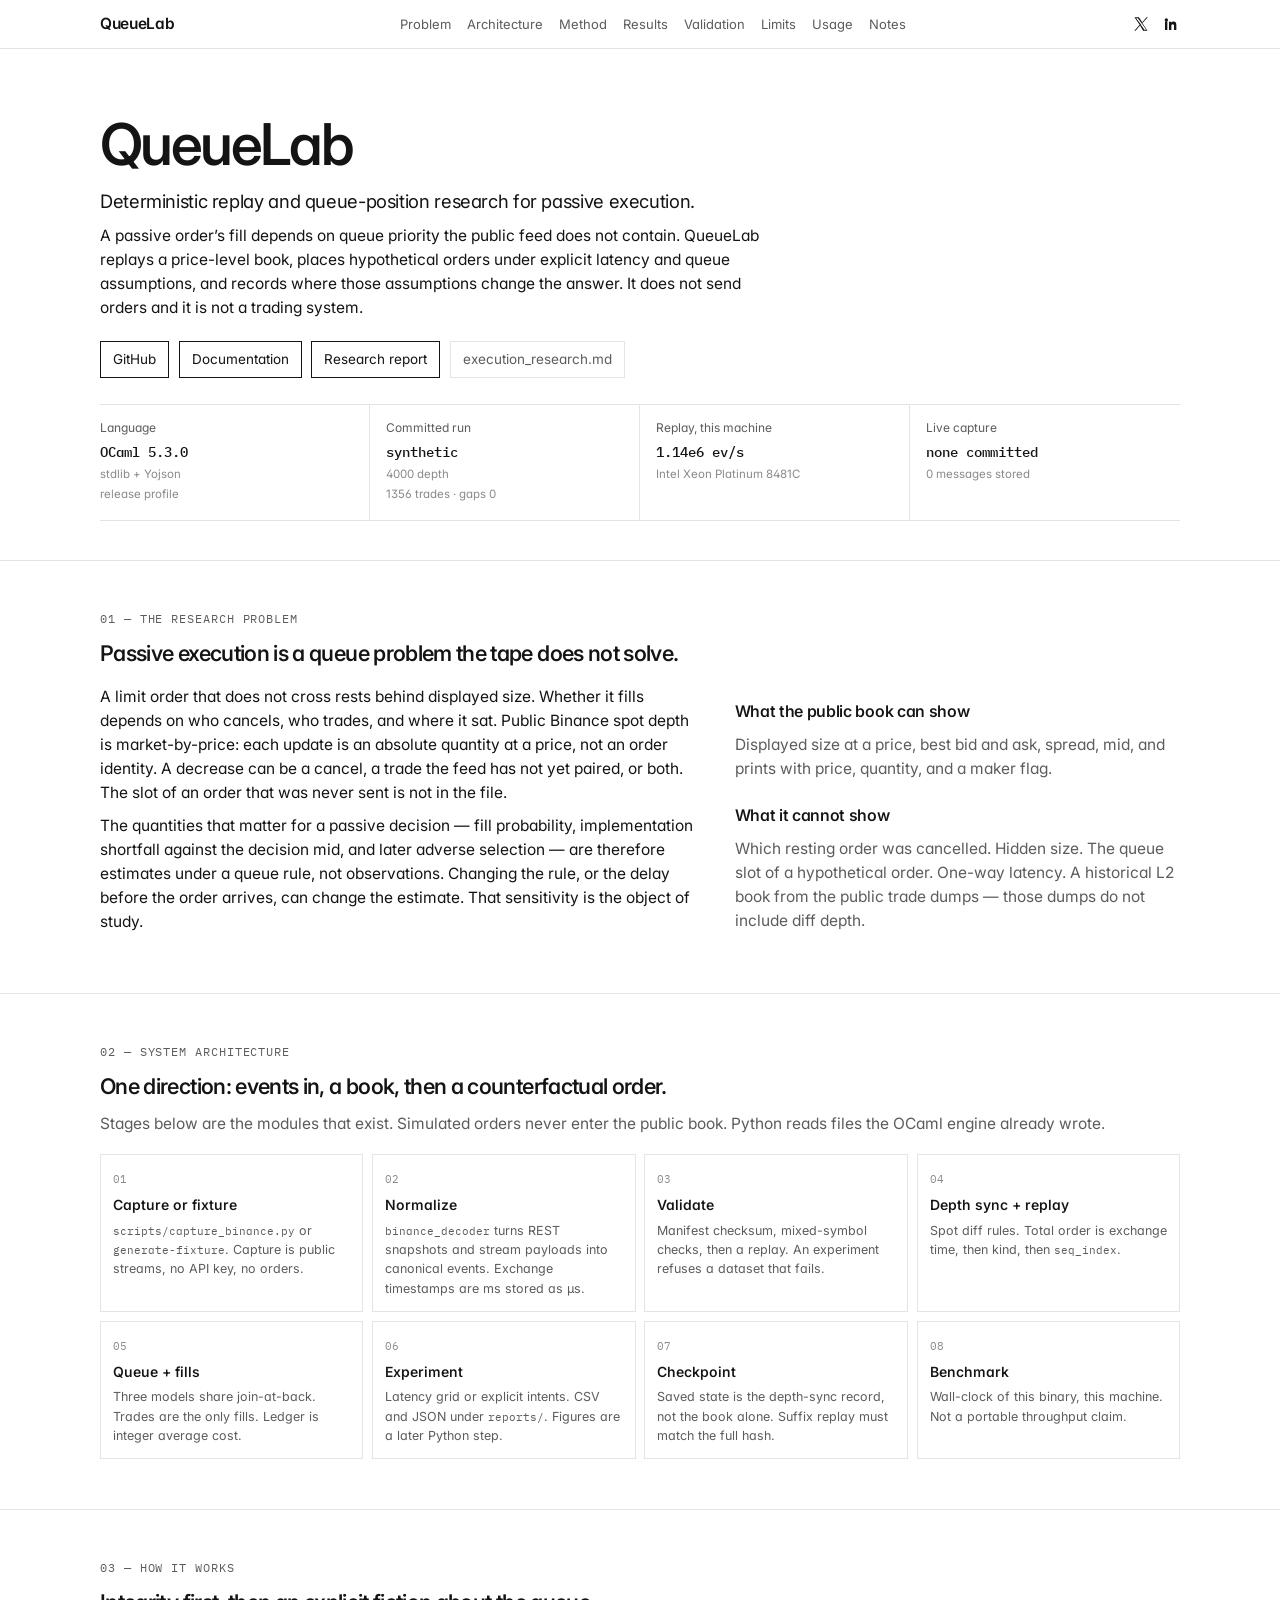
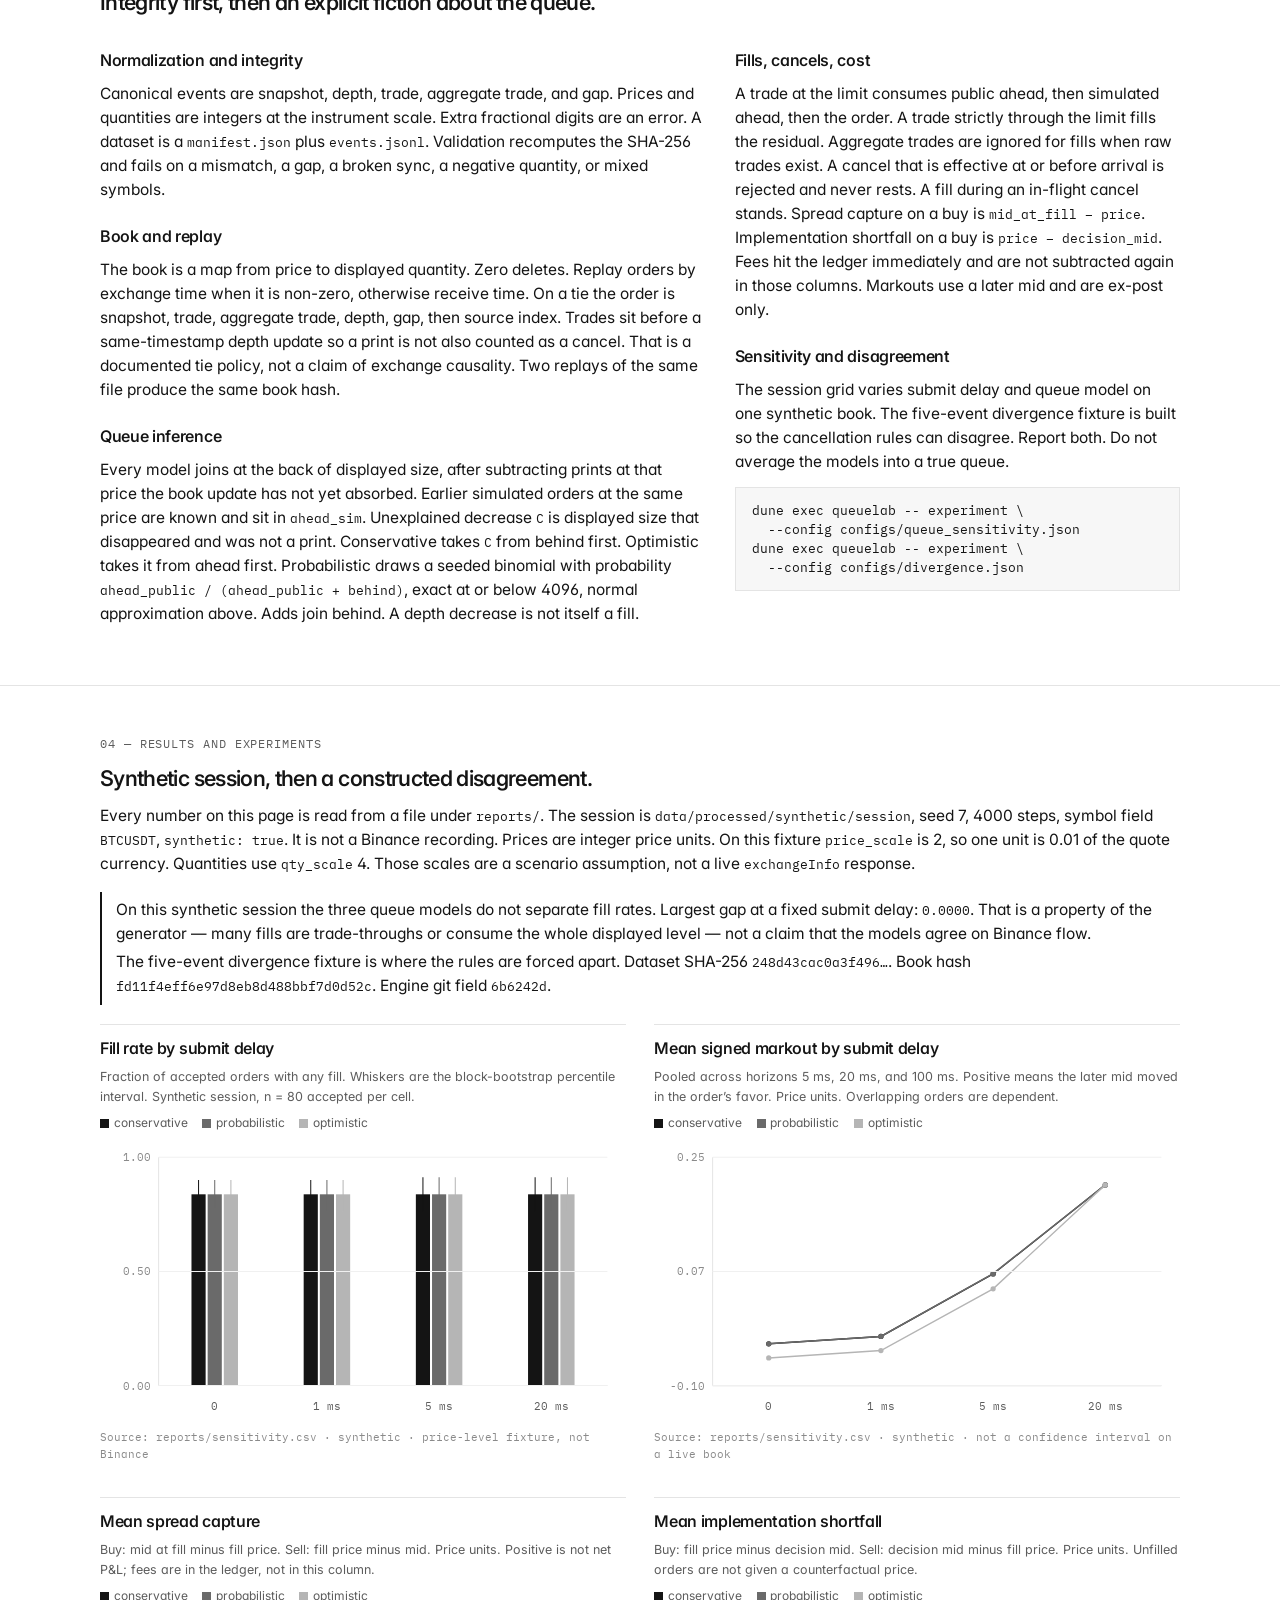
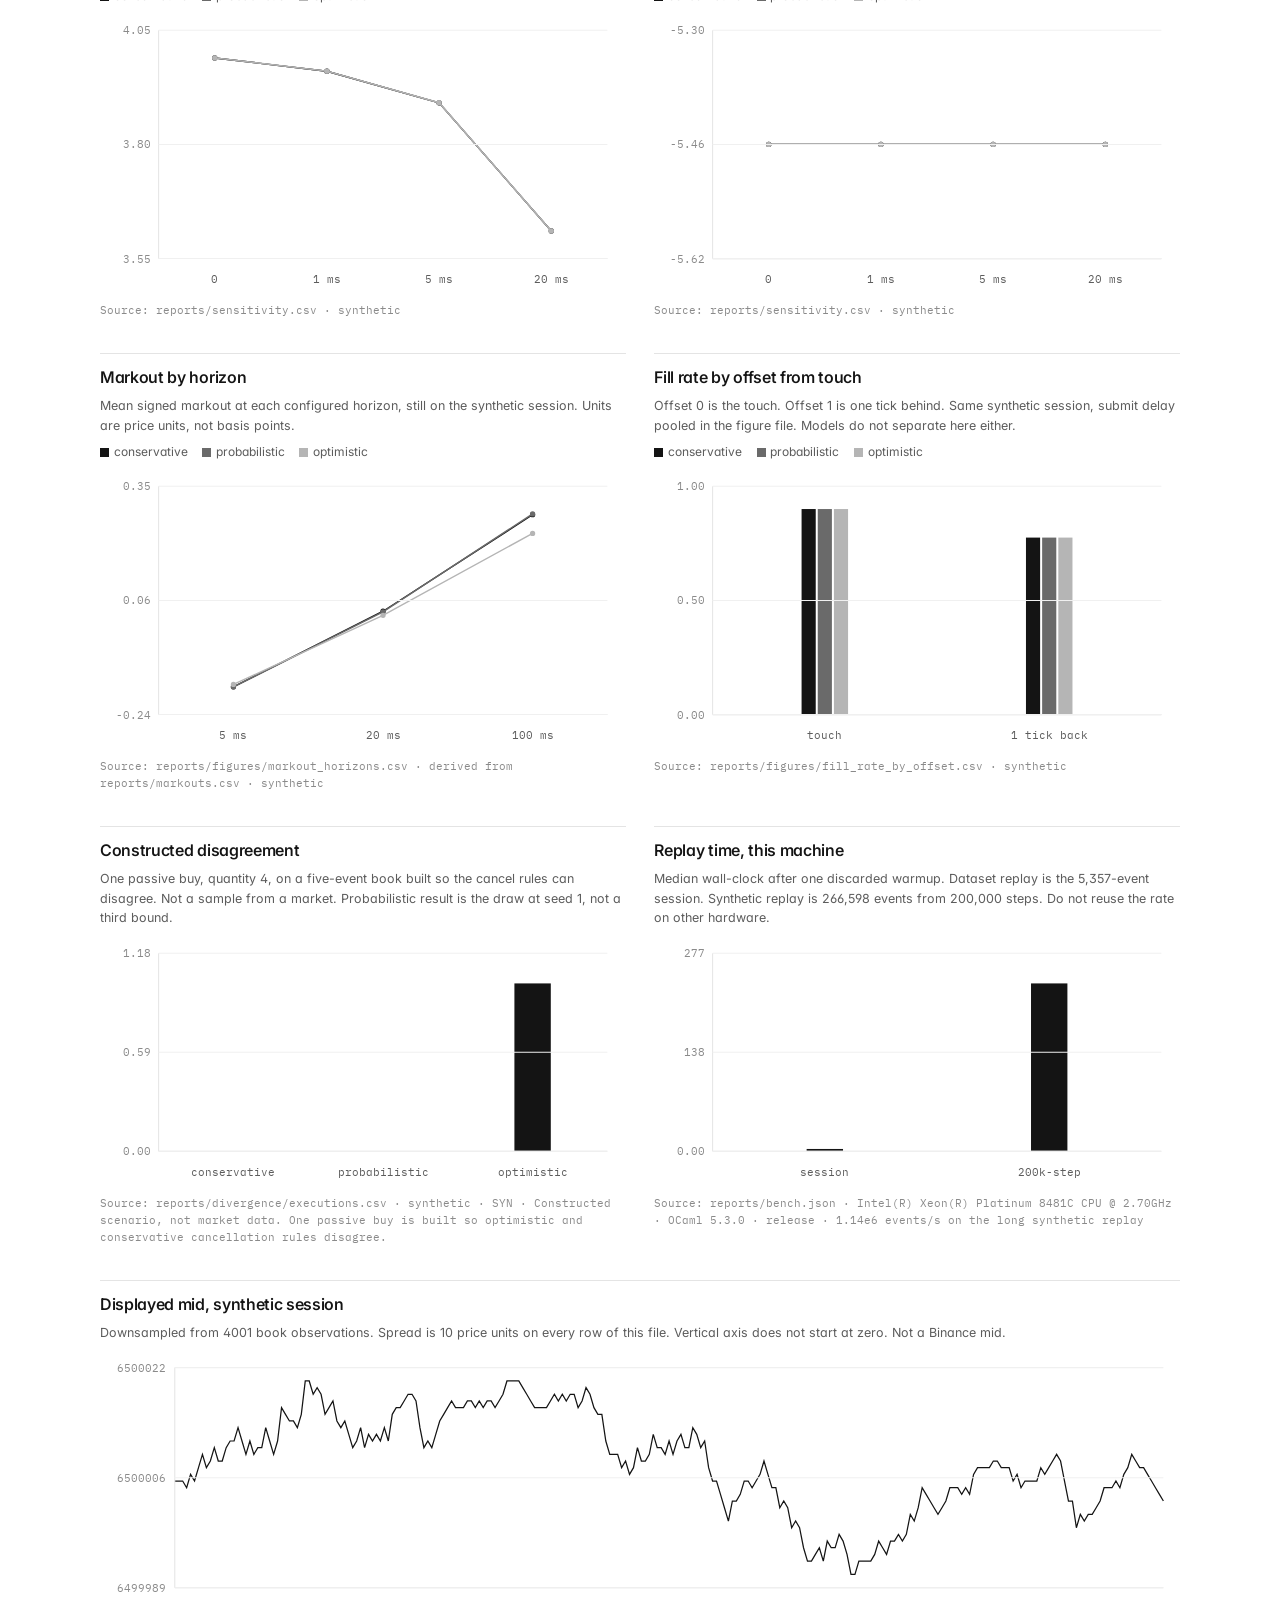
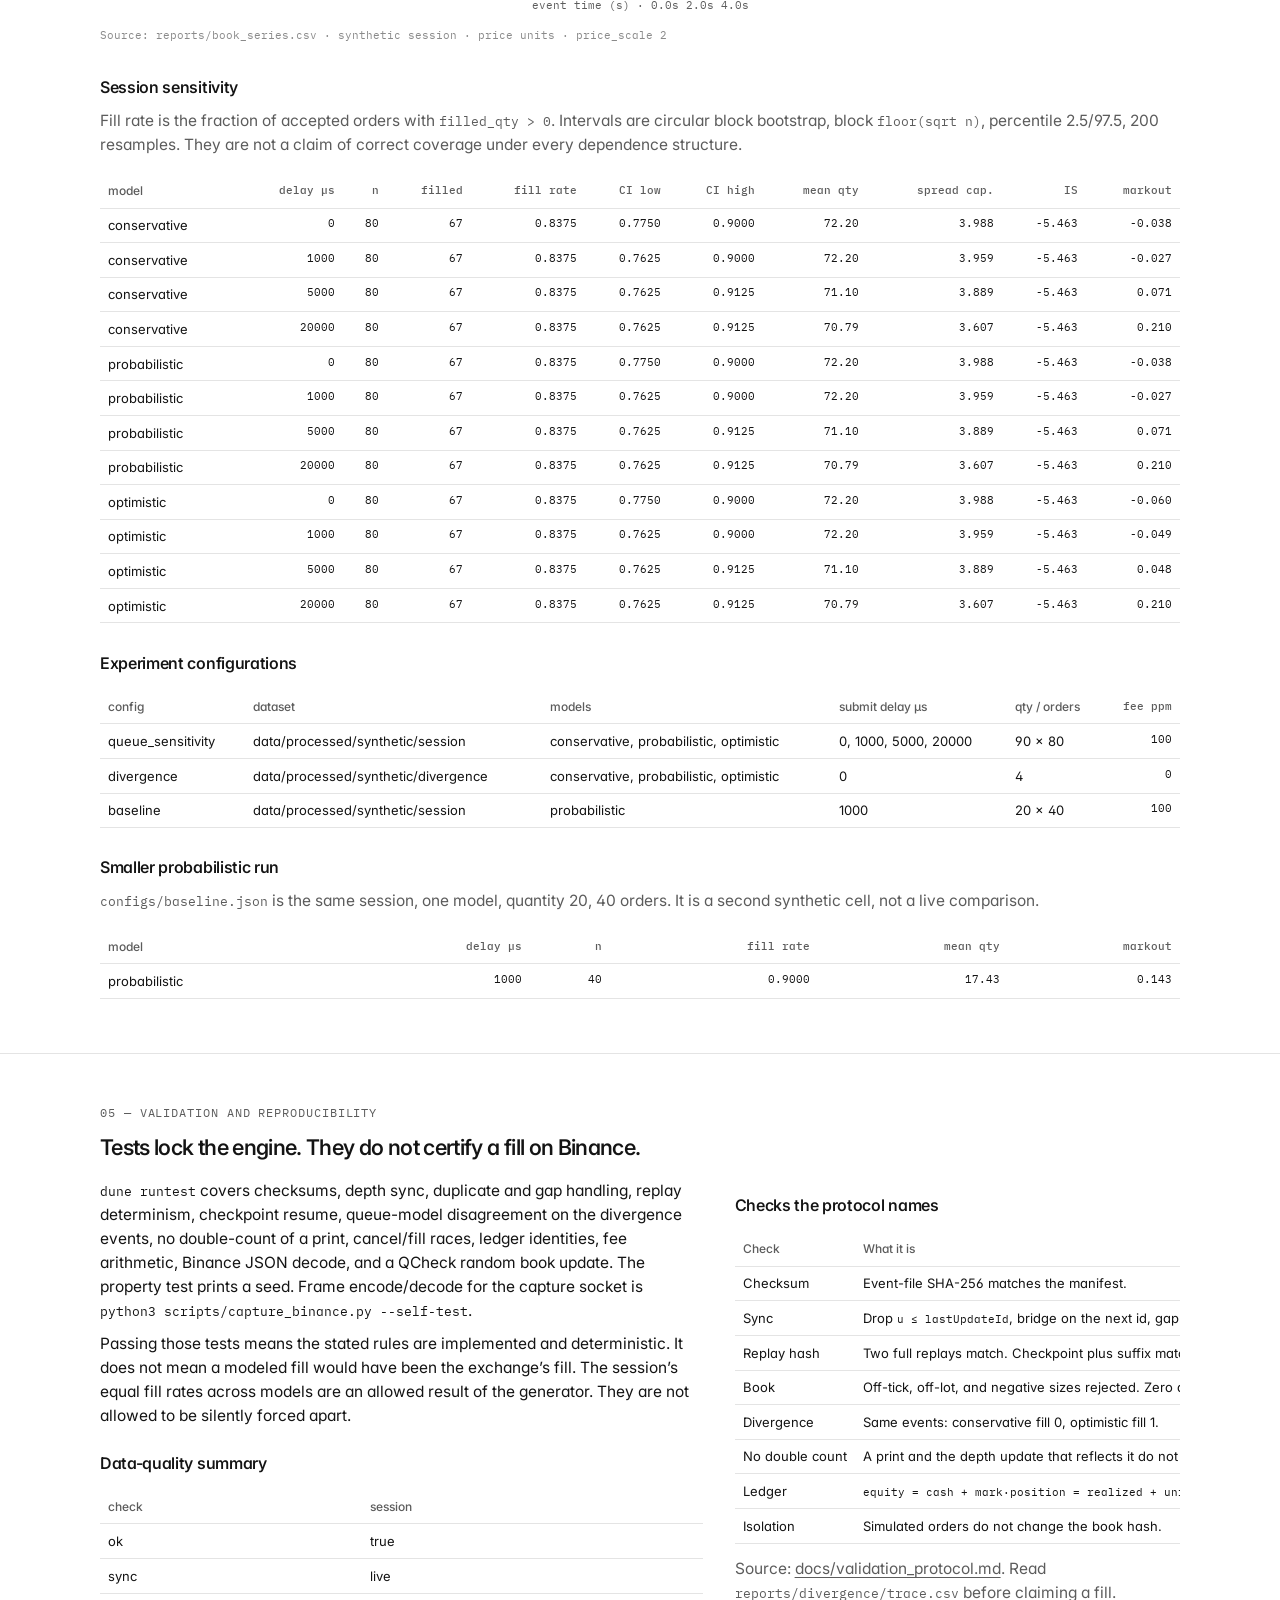
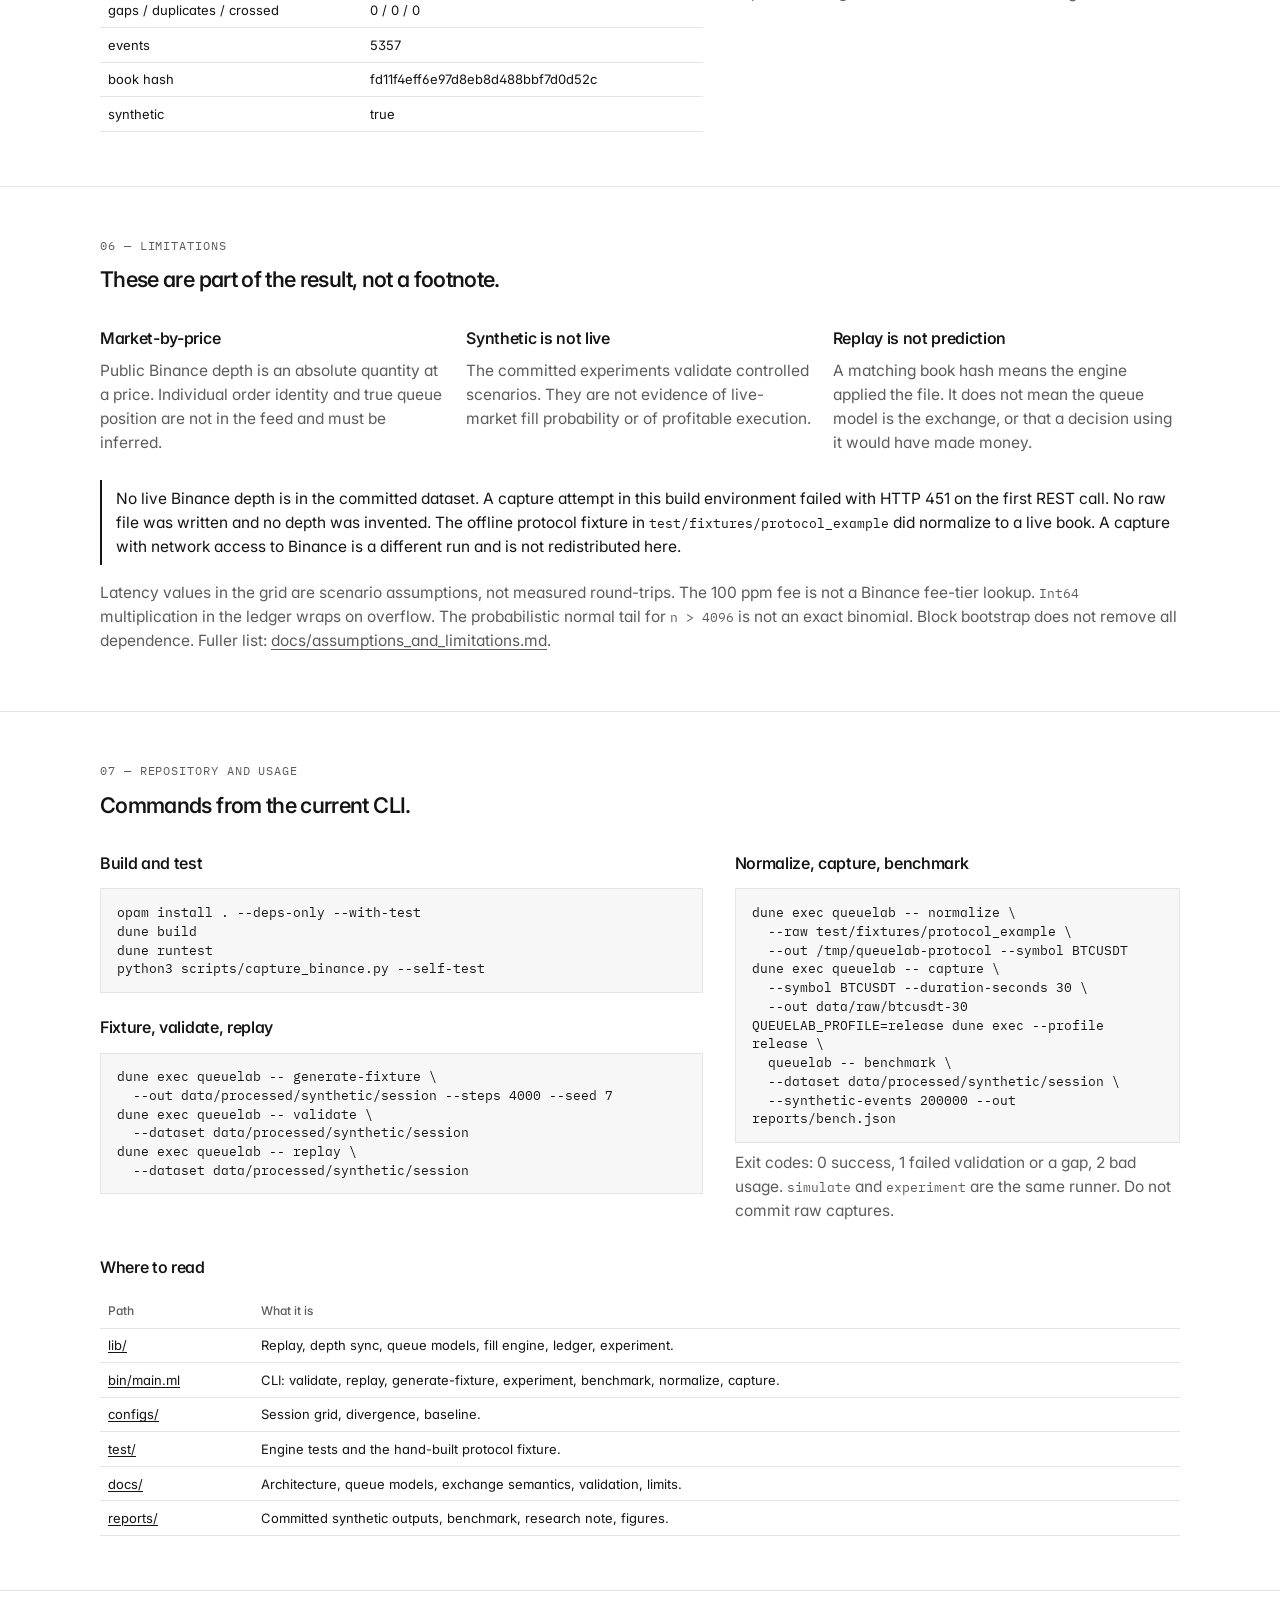
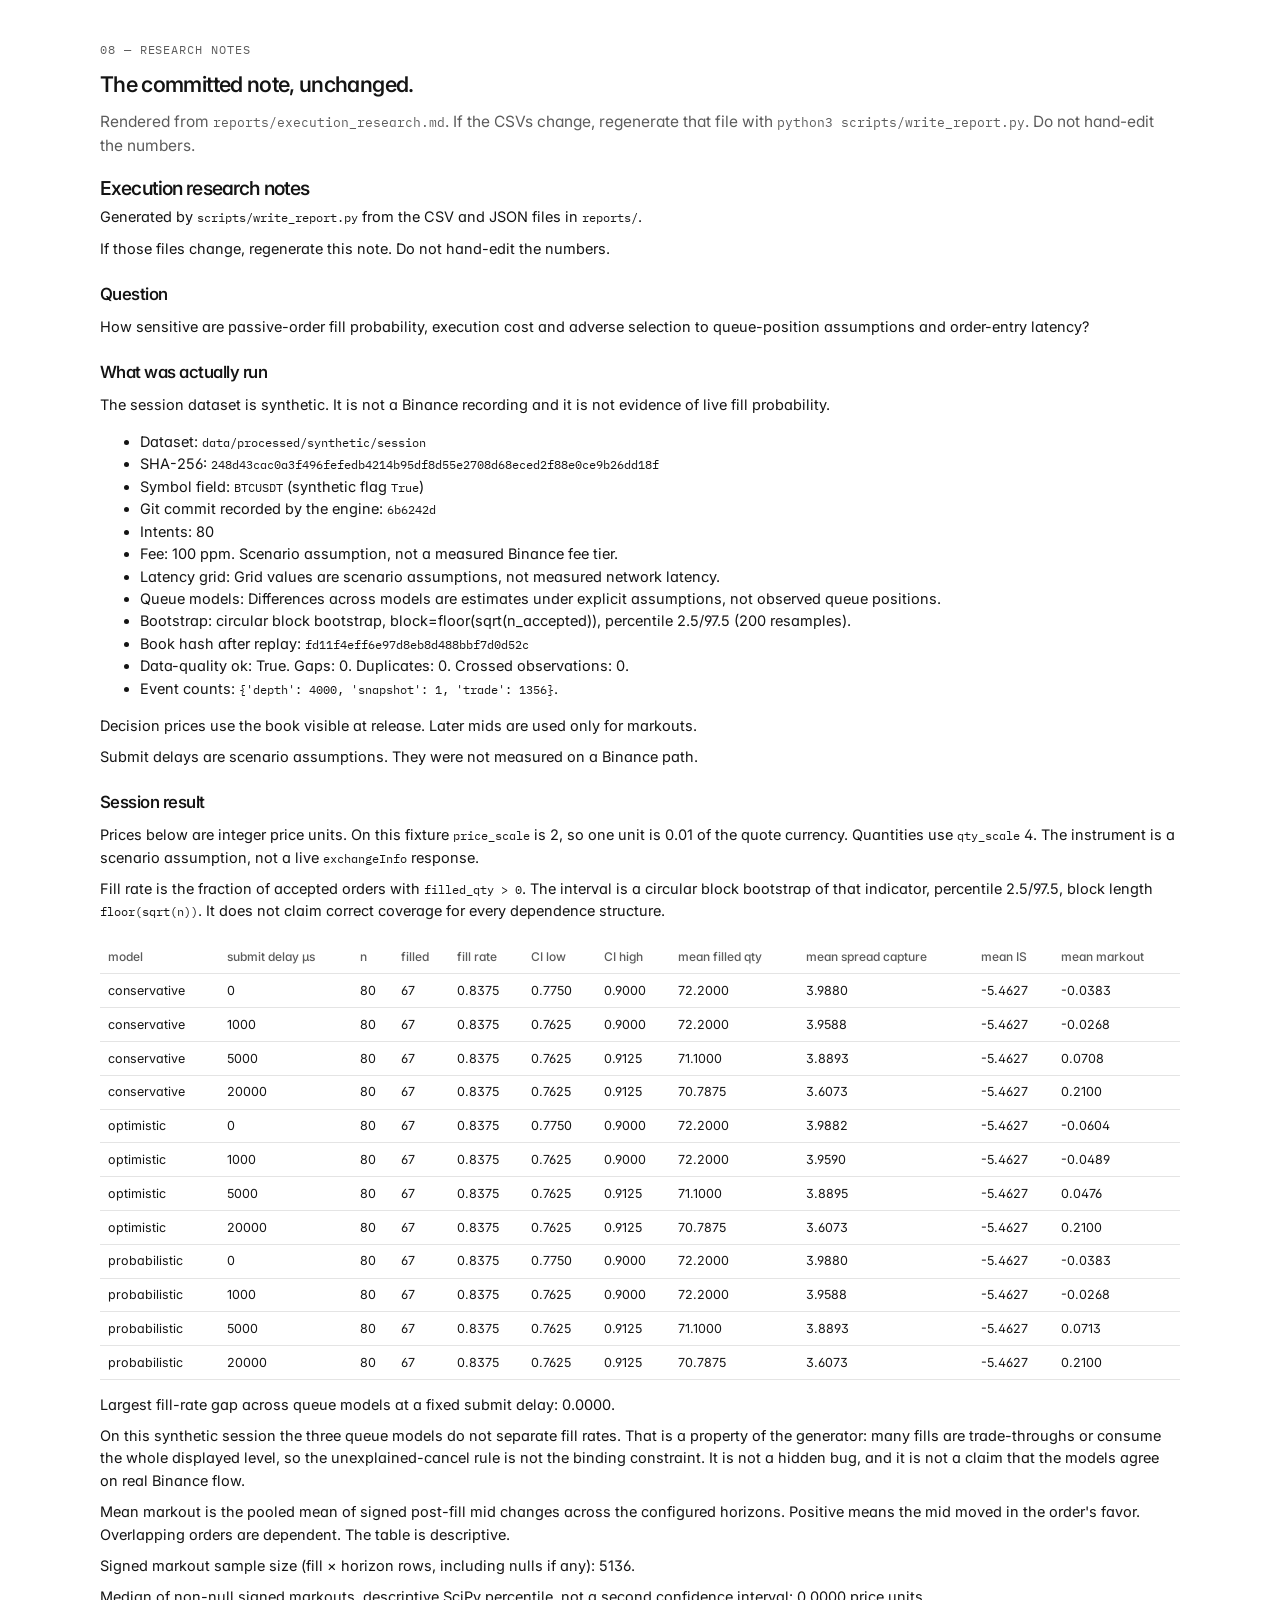
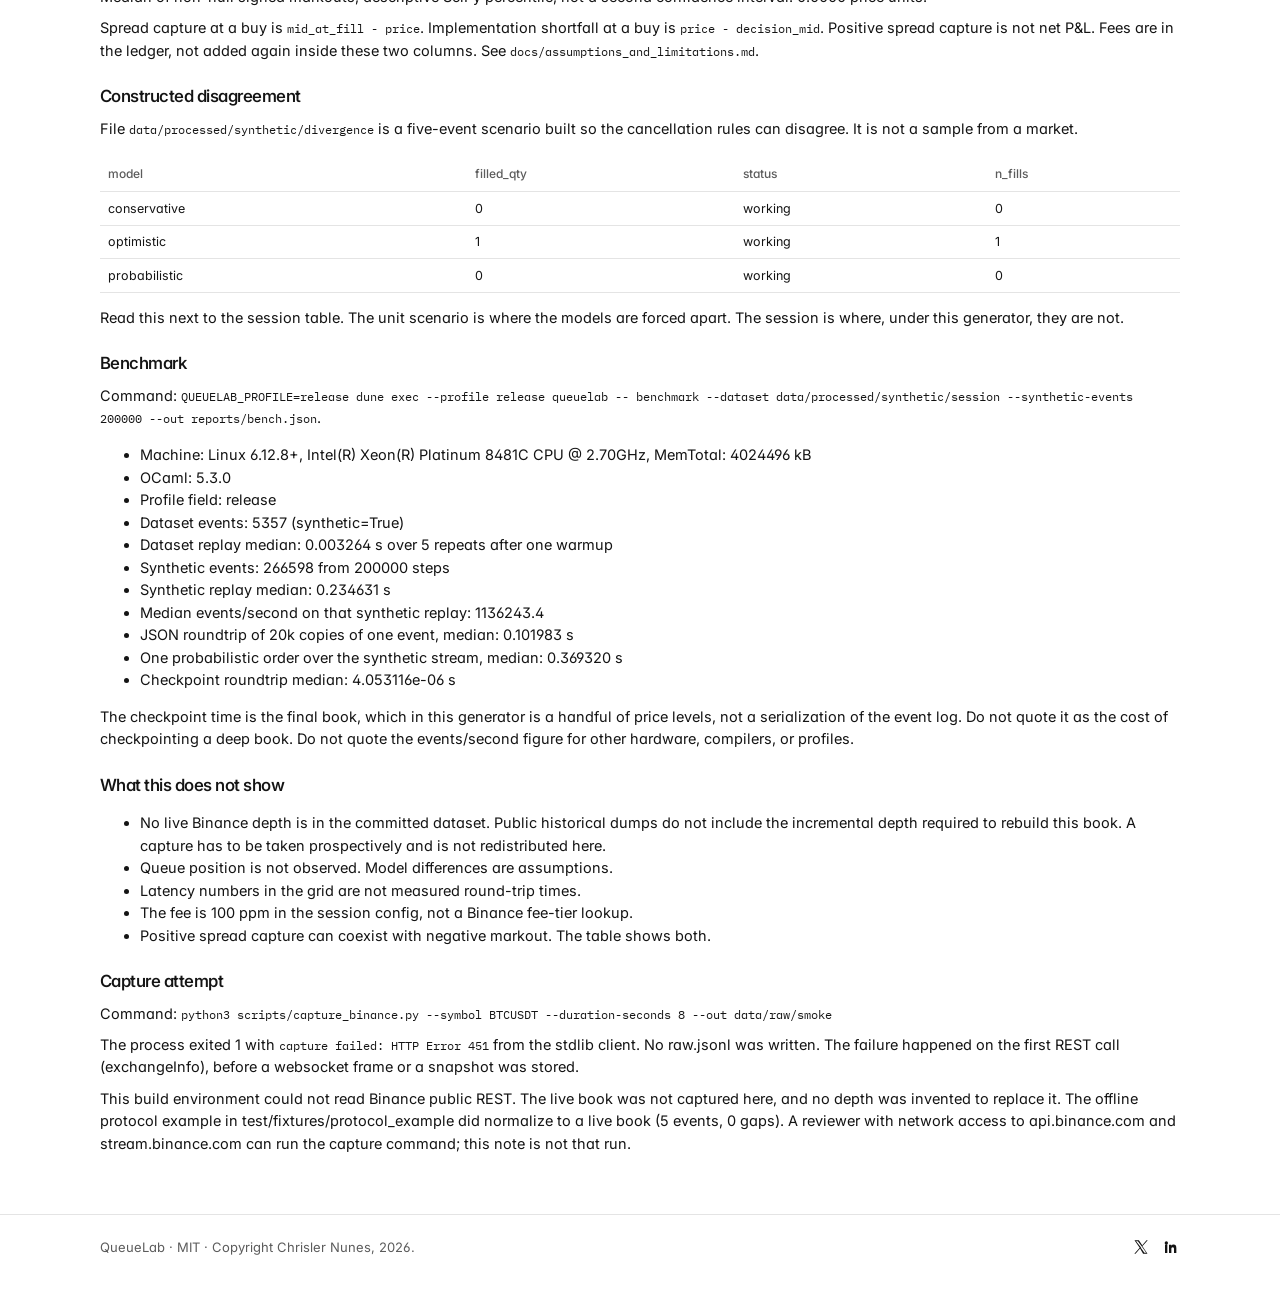
==== commit e57251c9: "Keep the phone header on one line. Section links stay in the menu, and the X and LinkedIn marks are " ====
--- a/site/index.html
+++ b/site/index.html
@@ -9,7 +9,7 @@
   <link rel="preconnect" href="https://fonts.googleapis.com">
   <link rel="preconnect" href="https://fonts.gstatic.com" crossorigin>
   <link href="https://fonts.googleapis.com/css2?family=IBM+Plex+Mono:wght@400;500&family=Inter:wght@400;500;600&display=swap" rel="stylesheet">
-  <link rel="stylesheet" href="site.css">
+  <link rel="stylesheet" href="site.css?v=5">
 </head>
 <body>
   <nav class="nav">
@@ -28,15 +28,15 @@
       <div class="nav-end">
         <div class="social">
           <a href="https://x.com/chrislernunes" aria-label="X" target="_blank" rel="noopener noreferrer">
-            <svg viewBox="0 0 24 24" aria-hidden="true"><path d="M14.7 10.3 22.1 2h-1.8l-6.4 7.2L8.8 2H2.2l7.8 11L2 22h1.8l6.8-7.7L15.1 22h6.6l-8-11.7Zm-2.4 2.7-.8-1.1L4.6 3.3h2.7l5.1 7 .8 1.1 6.6 9.2h-2.7l-5.4-7.6Z"/></svg>
+            <svg width="16" height="16" viewBox="0 0 24 24" aria-hidden="true"><path d="M14.7 10.3 22.1 2h-1.8l-6.4 7.2L8.8 2H2.2l7.8 11L2 22h1.8l6.8-7.7L15.1 22h6.6l-8-11.7Zm-2.4 2.7-.8-1.1L4.6 3.3h2.7l5.1 7 .8 1.1 6.6 9.2h-2.7l-5.4-7.6Z"/></svg>
           </a>
           <a href="https://www.linkedin.com/in/chrisler-nunes-335333161" aria-label="LinkedIn" target="_blank" rel="noopener noreferrer">
-            <svg viewBox="0 0 24 24" aria-hidden="true"><path d="M4.98 3.5A2.5 2.5 0 1 1 2.5 6a2.5 2.5 0 0 1 2.48-2.5ZM3 8.5H6.5V21H3Zm6 0h3.4v1.7h.05c.47-.9 1.62-1.85 3.34-1.85 3.57 0 4.23 2.35 4.23 5.4V21H16.5v-5.55c0-1.32-.02-3.02-1.84-3.02-1.84 0-2.12 1.44-2.12 2.92V21H9Z"/></svg>
+            <svg width="16" height="16" viewBox="0 0 24 24" aria-hidden="true"><path d="M4.98 3.5A2.5 2.5 0 1 1 2.5 6a2.5 2.5 0 0 1 2.48-2.5ZM3 8.5H6.5V21H3Zm6 0h3.4v1.7h.05c.47-.9 1.62-1.85 3.34-1.85 3.57 0 4.23 2.35 4.23 5.4V21H16.5v-5.55c0-1.32-.02-3.02-1.84-3.02-1.84 0-2.12 1.44-2.12 2.92V21H9Z"/></svg>
           </a>
         </div>
         <button class="nav-toggle" type="button" aria-expanded="false" aria-controls="site-nav">
           <span>Menu</span>
-          <svg viewBox="0 0 12 12" aria-hidden="true"><path d="M2.2 4.3 6 8l3.8-3.7" fill="none" stroke="currentColor" stroke-width="1.2"/></svg>
+          <svg width="12" height="12" viewBox="0 0 12 12" aria-hidden="true"><path d="M2.2 4.3 6 8l3.8-3.7" fill="none" stroke="currentColor" stroke-width="1.2"/></svg>
         </button>
       </div>
     </div>
@@ -271,14 +271,14 @@
       <div>QueueLab · MIT · Copyright Chrisler Nunes, 2026.</div>
       <nav class="social" aria-label="Profiles">
         <a href="https://x.com/chrislernunes" aria-label="X" target="_blank" rel="noopener noreferrer">
-          <svg viewBox="0 0 24 24" aria-hidden="true"><path d="M14.7 10.3 22.1 2h-1.8l-6.4 7.2L8.8 2H2.2l7.8 11L2 22h1.8l6.8-7.7L15.1 22h6.6l-8-11.7Zm-2.4 2.7-.8-1.1L4.6 3.3h2.7l5.1 7 .8 1.1 6.6 9.2h-2.7l-5.4-7.6Z"/></svg>
+          <svg width="16" height="16" viewBox="0 0 24 24" aria-hidden="true"><path d="M14.7 10.3 22.1 2h-1.8l-6.4 7.2L8.8 2H2.2l7.8 11L2 22h1.8l6.8-7.7L15.1 22h6.6l-8-11.7Zm-2.4 2.7-.8-1.1L4.6 3.3h2.7l5.1 7 .8 1.1 6.6 9.2h-2.7l-5.4-7.6Z"/></svg>
         </a>
         <a href="https://www.linkedin.com/in/chrisler-nunes-335333161" aria-label="LinkedIn" target="_blank" rel="noopener noreferrer">
-          <svg viewBox="0 0 24 24" aria-hidden="true"><path d="M4.98 3.5A2.5 2.5 0 1 1 2.5 6a2.5 2.5 0 0 1 2.48-2.5ZM3 8.5H6.5V21H3Zm6 0h3.4v1.7h.05c.47-.9 1.62-1.85 3.34-1.85 3.57 0 4.23 2.35 4.23 5.4V21H16.5v-5.55c0-1.32-.02-3.02-1.84-3.02-1.84 0-2.12 1.44-2.12 2.92V21H9Z"/></svg>
+          <svg width="16" height="16" viewBox="0 0 24 24" aria-hidden="true"><path d="M4.98 3.5A2.5 2.5 0 1 1 2.5 6a2.5 2.5 0 0 1 2.48-2.5ZM3 8.5H6.5V21H3Zm6 0h3.4v1.7h.05c.47-.9 1.62-1.85 3.34-1.85 3.57 0 4.23 2.35 4.23 5.4V21H16.5v-5.55c0-1.32-.02-3.02-1.84-3.02-1.84 0-2.12 1.44-2.12 2.92V21H9Z"/></svg>
         </a>
       </nav>
     </div>
   </footer>
-  <script src="site.js"></script>
+  <script src="site.js?v=5"></script>
 </body>
 </html>
--- a/site/site.css
+++ b/site/site.css
@@ -22,7 +22,7 @@
   font-feature-settings: "ss01", "cv11";
   overflow-x: clip;
 }
-img, svg, video { max-width: 100%; }
+img, video { max-width: 100%; }
 a { color: inherit; text-underline-offset: 0.18em; }
 a:hover { text-decoration-thickness: 1.5px; }
 code, .mono, .fact b, td.num, th.num { font-family: var(--mono); font-size: 0.86em; }
@@ -50,41 +50,69 @@
   position: sticky;
   top: 0;
   z-index: 4;
-  background: rgba(255, 255, 255, 0.94);
-  border-bottom: 1px solid var(--line);
-  backdrop-filter: blur(6px);
+  background: #fff;
+  border-bottom: 1px solid var(--line);
 }
 .nav .wrap {
+  position: relative;
   display: flex;
+  flex-direction: row;
+  flex-wrap: nowrap;
   align-items: center;
-  gap: 1.1rem;
-  min-height: 46px;
-  padding: 0.45rem 0;
+  justify-content: space-between;
+  gap: 0.75rem;
+  min-height: 48px;
+  padding: 0.4rem 0;
 }
 .brand { font-weight: 600; letter-spacing: -0.02em; text-decoration: none; flex: 0 0 auto; }
-.nav-links { display: flex; flex-wrap: wrap; gap: 0.7rem 1rem; margin-left: auto; }
-.nav-links a { color: var(--muted); text-decoration: none; font-size: 13px; padding: 0.15rem 0; }
-.nav-links a:hover { color: var(--ink); }
-.nav-end { display: flex; align-items: center; gap: 0.7rem; flex: 0 0 auto; }
-.nav-toggle {
+.nav-links {
   display: none;
-  align-items: center;
-  gap: 0.3rem;
+  position: absolute;
+  z-index: 5;
+  top: 100%;
+  left: 0;
+  right: 0;
+  margin: 0;
+  flex-direction: column;
   background: #fff;
   border: 1px solid var(--line);
+  border-top: 0;
+  padding: 0.15rem 0.85rem 0.35rem;
+}
+.nav.is-open .nav-links { display: flex; }
+.nav-links a {
+  color: var(--muted);
+  text-decoration: none;
+  font-size: 14px;
+  padding: 0.6rem 0;
+  border-bottom: 1px solid var(--line);
+}
+.nav-links a:last-child { border-bottom: 0; }
+.nav-links a:hover { color: var(--ink); }
+.nav-end { display: flex; align-items: center; gap: 0.85rem; flex: 0 0 auto; margin-left: auto; }
+.nav-toggle {
+  display: inline-flex;
+  align-items: center;
+  gap: 0.28rem;
+  -webkit-appearance: none;
+  appearance: none;
+  background: #fff;
+  border: 1px solid var(--ink);
+  border-radius: 0;
   color: var(--ink);
   font: inherit;
   font-size: 13px;
   line-height: 1;
-  padding: 0.38rem 0.5rem 0.38rem 0.6rem;
+  height: 28px;
+  padding: 0 0.45rem 0 0.55rem;
   cursor: pointer;
 }
-.nav-toggle svg { width: 12px; height: 12px; display: block; }
+.nav-toggle svg { width: 12px; height: 12px; max-width: 12px; max-height: 12px; display: block; flex: 0 0 12px; }
 .nav.is-open .nav-toggle svg { transform: rotate(180deg); }
-.social { display: flex; align-items: center; gap: 0.7rem; }
-.social a { display: flex; color: var(--ink); }
+.social { display: flex; flex-direction: row; align-items: center; gap: 0.75rem; }
+.social a { display: flex; align-items: center; justify-content: center; width: 18px; height: 18px; color: var(--ink); flex: 0 0 18px; }
 .social a:hover { color: var(--muted); }
-.social svg { width: 16px; height: 16px; fill: currentColor; display: block; }
+.social svg { width: 16px; height: 16px; max-width: 16px; max-height: 16px; flex: 0 0 16px; fill: currentColor; display: block; }
 
 header.hero { padding: 4.2rem 0 2.4rem; border-bottom: 1px solid var(--line); }
 .kicker {
@@ -227,27 +255,6 @@
 
 @media (max-width: 860px) {
   body { font-size: 15px; }
-  .nav .wrap { position: relative; flex-wrap: nowrap; }
-  .nav-toggle { display: inline-flex; }
-  .nav-links {
-    display: none;
-    position: absolute;
-    z-index: 5;
-    top: calc(100% + 0.45rem);
-    left: 0;
-    right: 0;
-    margin: 0;
-    flex-direction: column;
-    flex-wrap: nowrap;
-    gap: 0;
-    overflow: visible;
-    background: #fff;
-    border: 1px solid var(--line);
-    padding: 0.25rem 0.85rem 0.45rem;
-  }
-  .nav.is-open .nav-links { display: flex; }
-  .nav-links a { padding: 0.55rem 0; border-bottom: 1px solid var(--line); }
-  .nav-links a:last-child { border-bottom: 0; }
   .facts, .pipe, .charts, .grid-2, .grid-3 { grid-template-columns: 1fr; }
   .fact, .fact:nth-child(odd), .fact:nth-child(even) {
     border-right: 0;
@@ -265,3 +272,19 @@
   .subtitle { font-size: 1.05rem; }
   .footer-bar { align-items: flex-start; }
 }
+@media (min-width: 861px) {
+  .nav-toggle { display: none; }
+  .nav-links, .nav.is-open .nav-links {
+    display: flex;
+    position: static;
+    flex-direction: row;
+    flex-wrap: wrap;
+    align-items: center;
+    gap: 0.7rem 1rem;
+    margin-left: auto;
+    border: 0;
+    background: transparent;
+    padding: 0;
+  }
+  .nav-links a { border: 0; padding: 0.15rem 0; font-size: 13px; }
+}
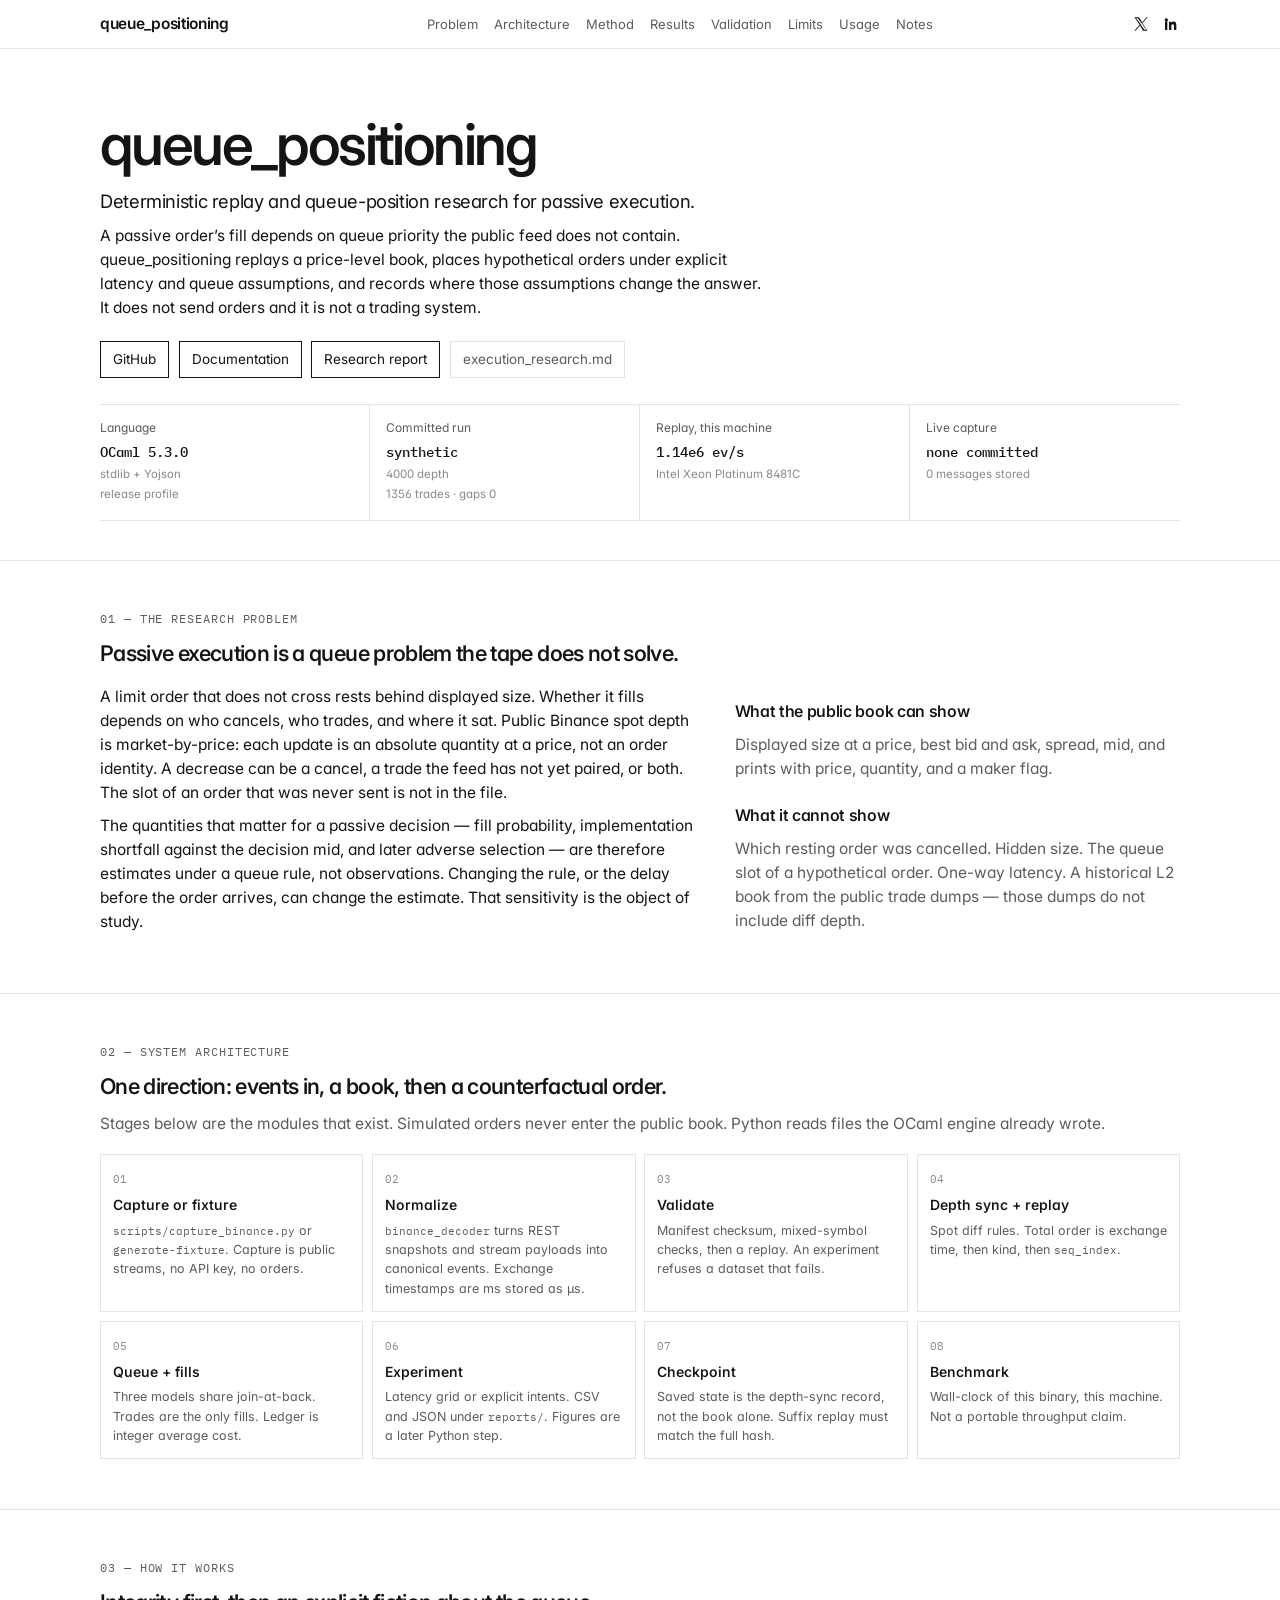
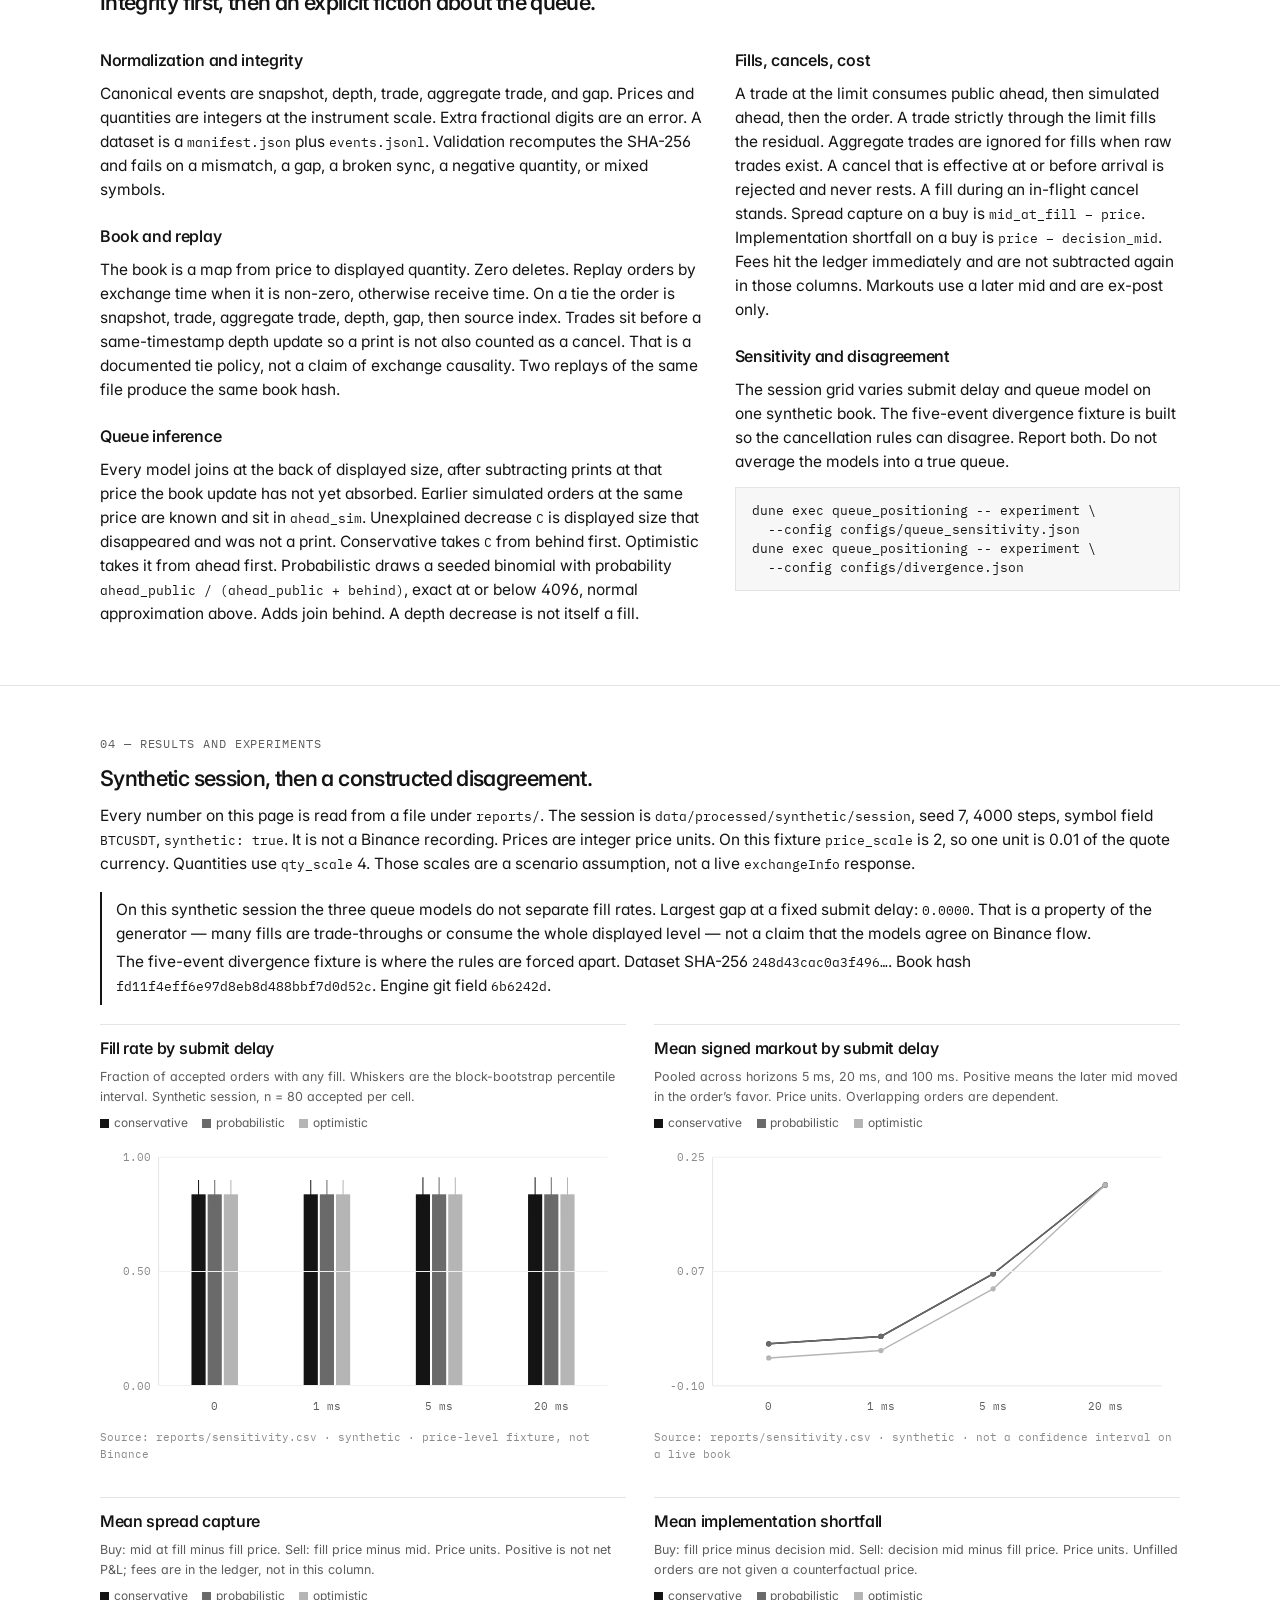
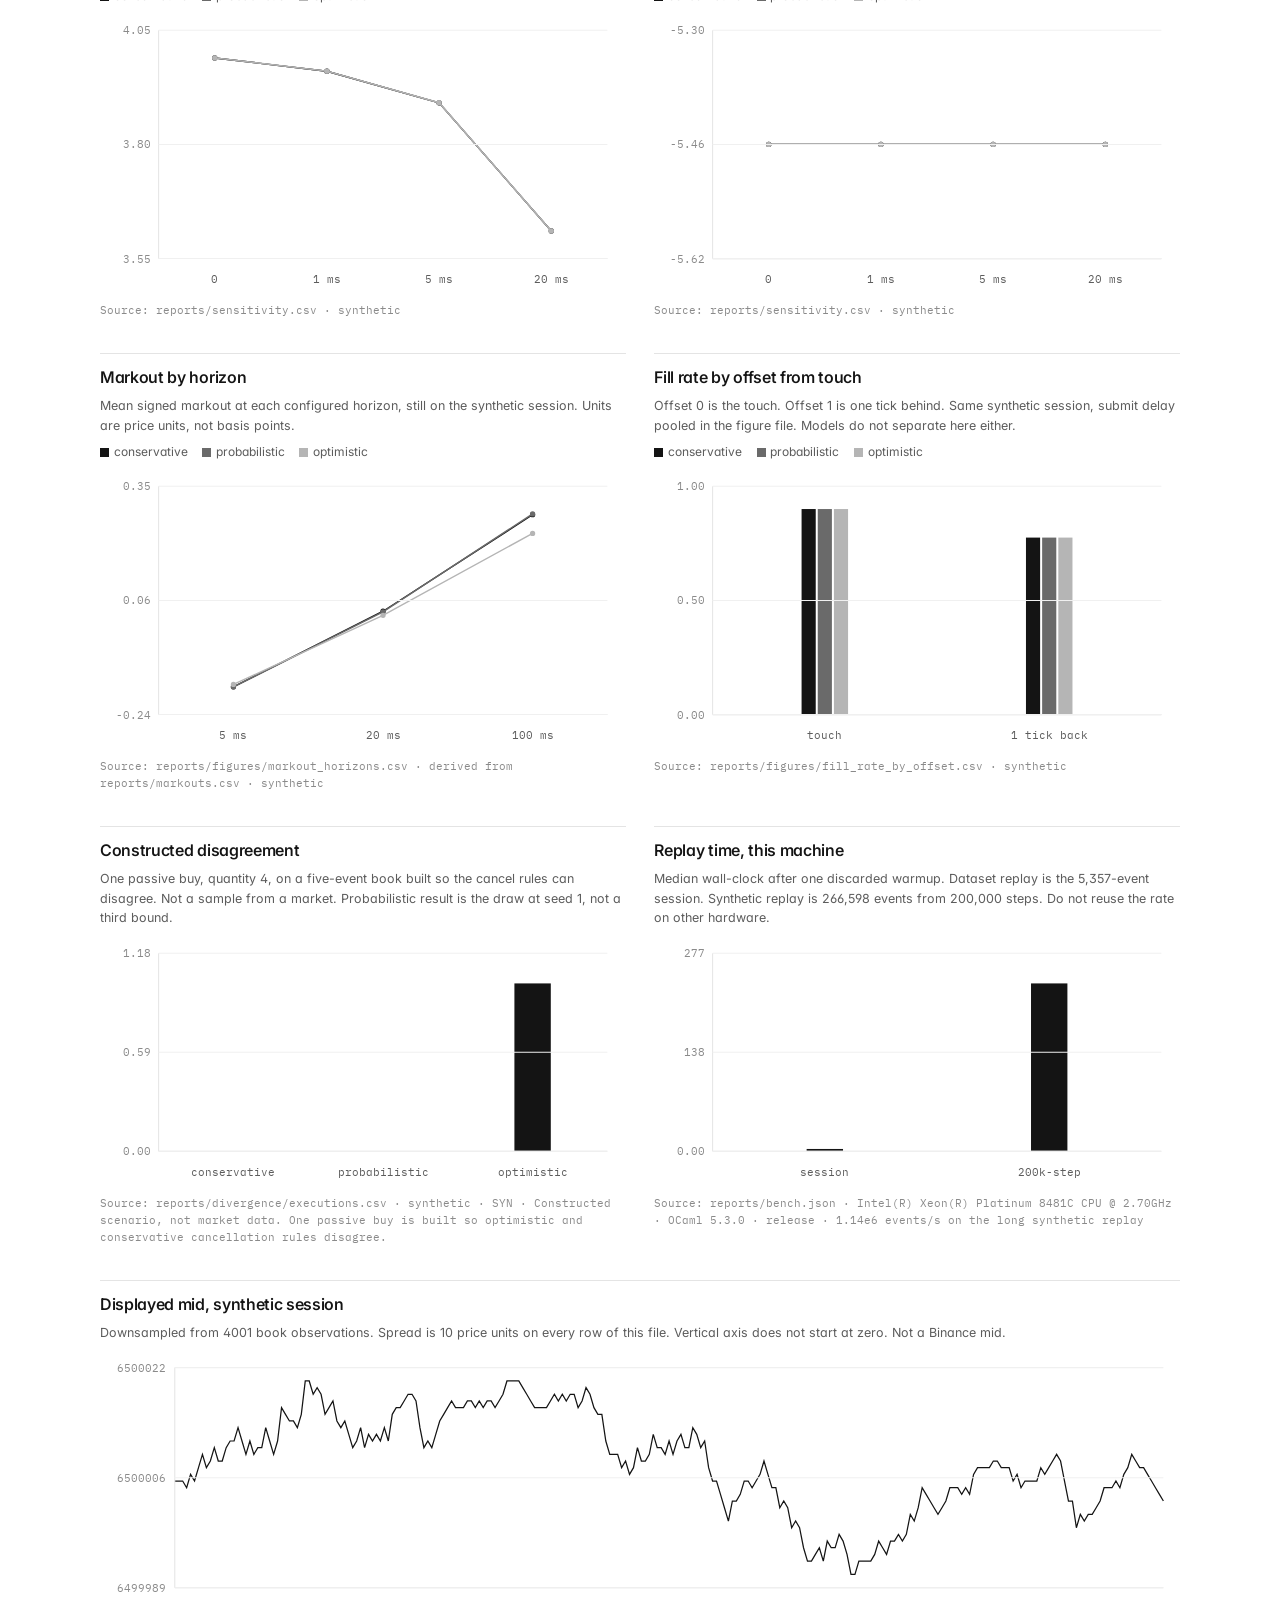
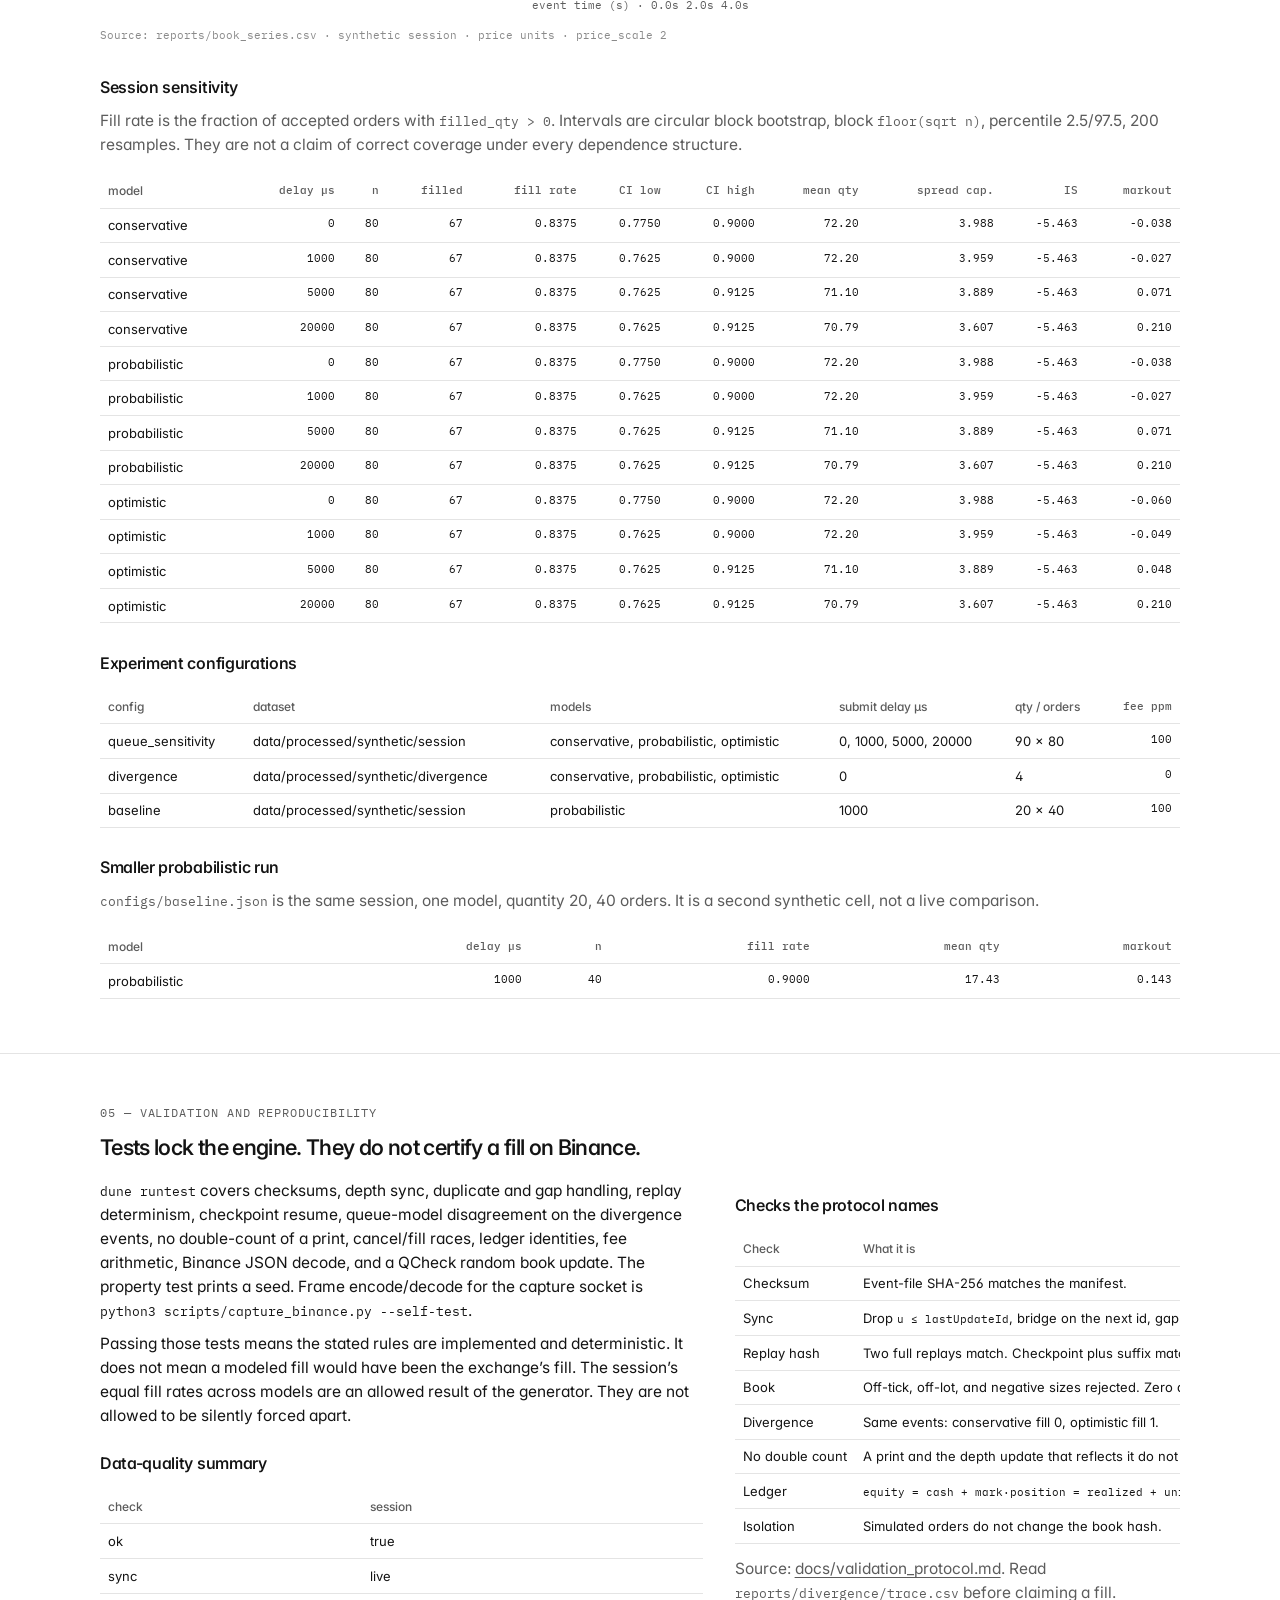
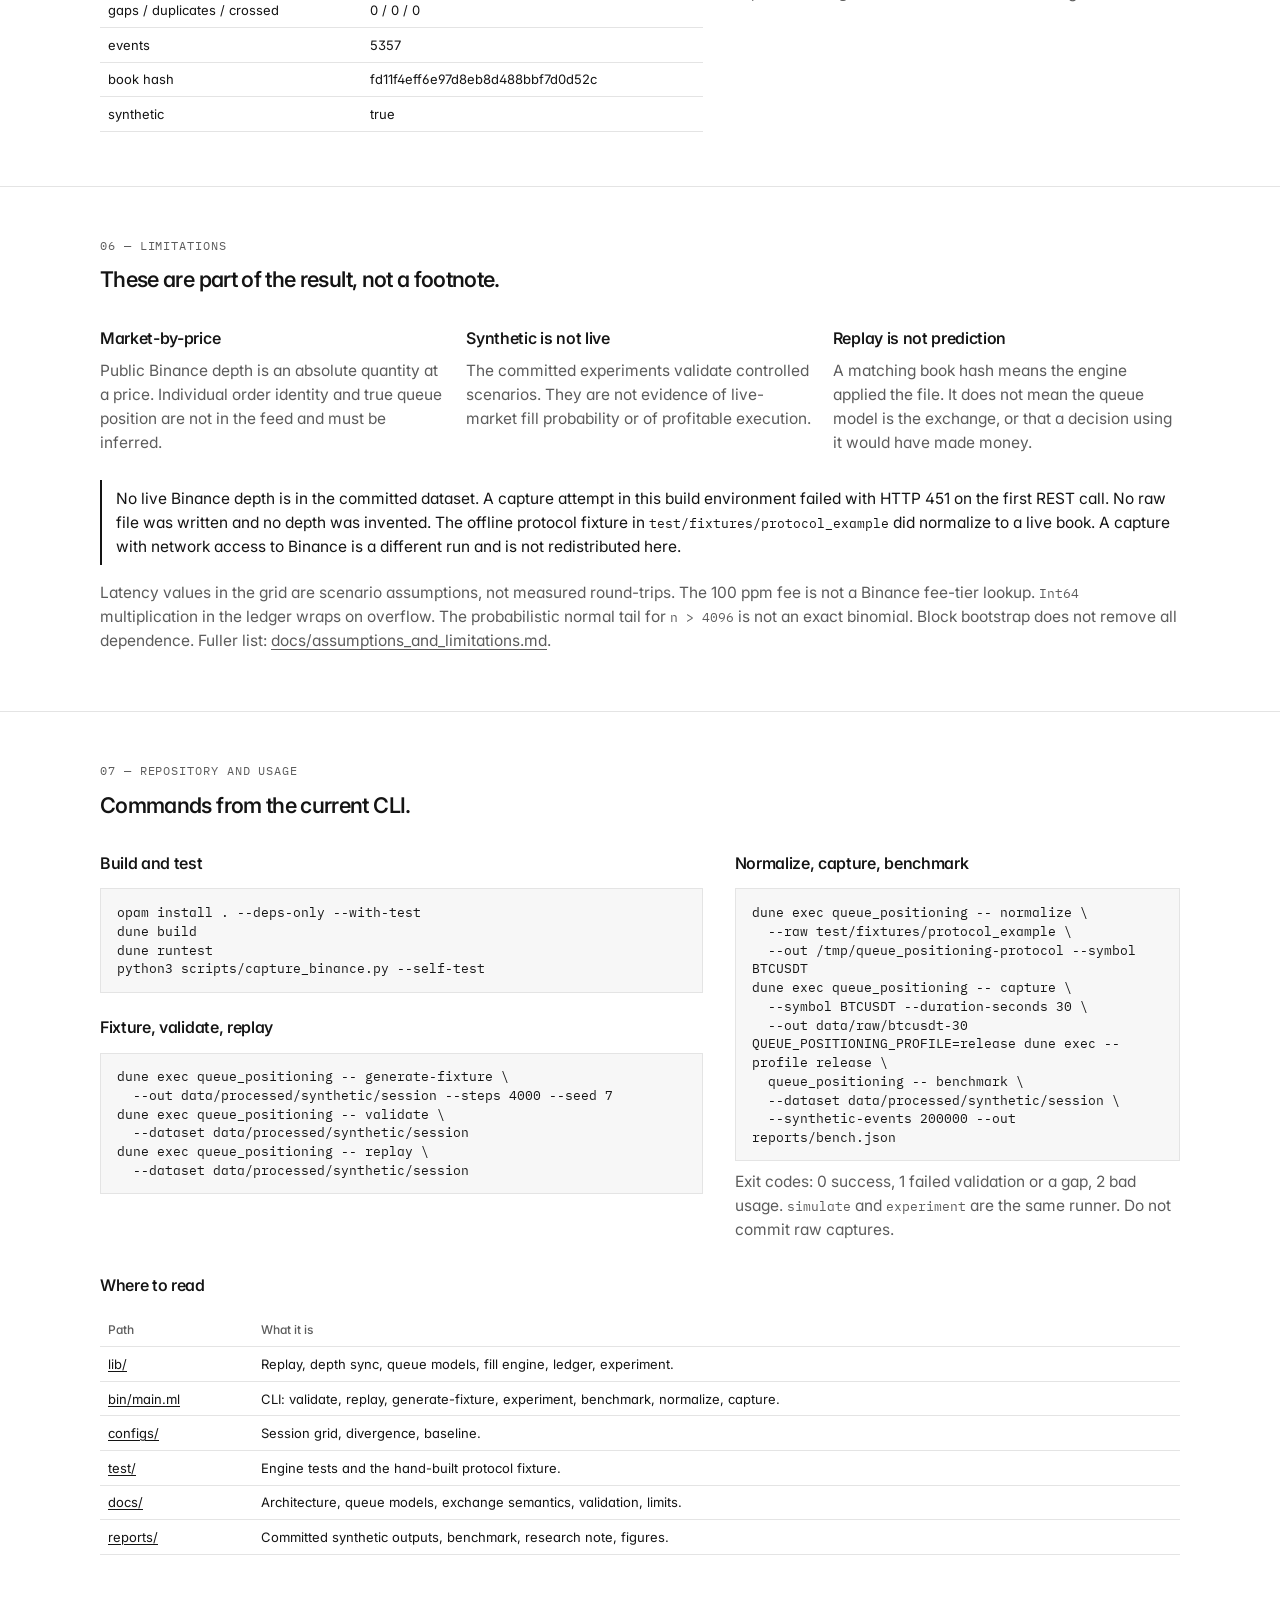
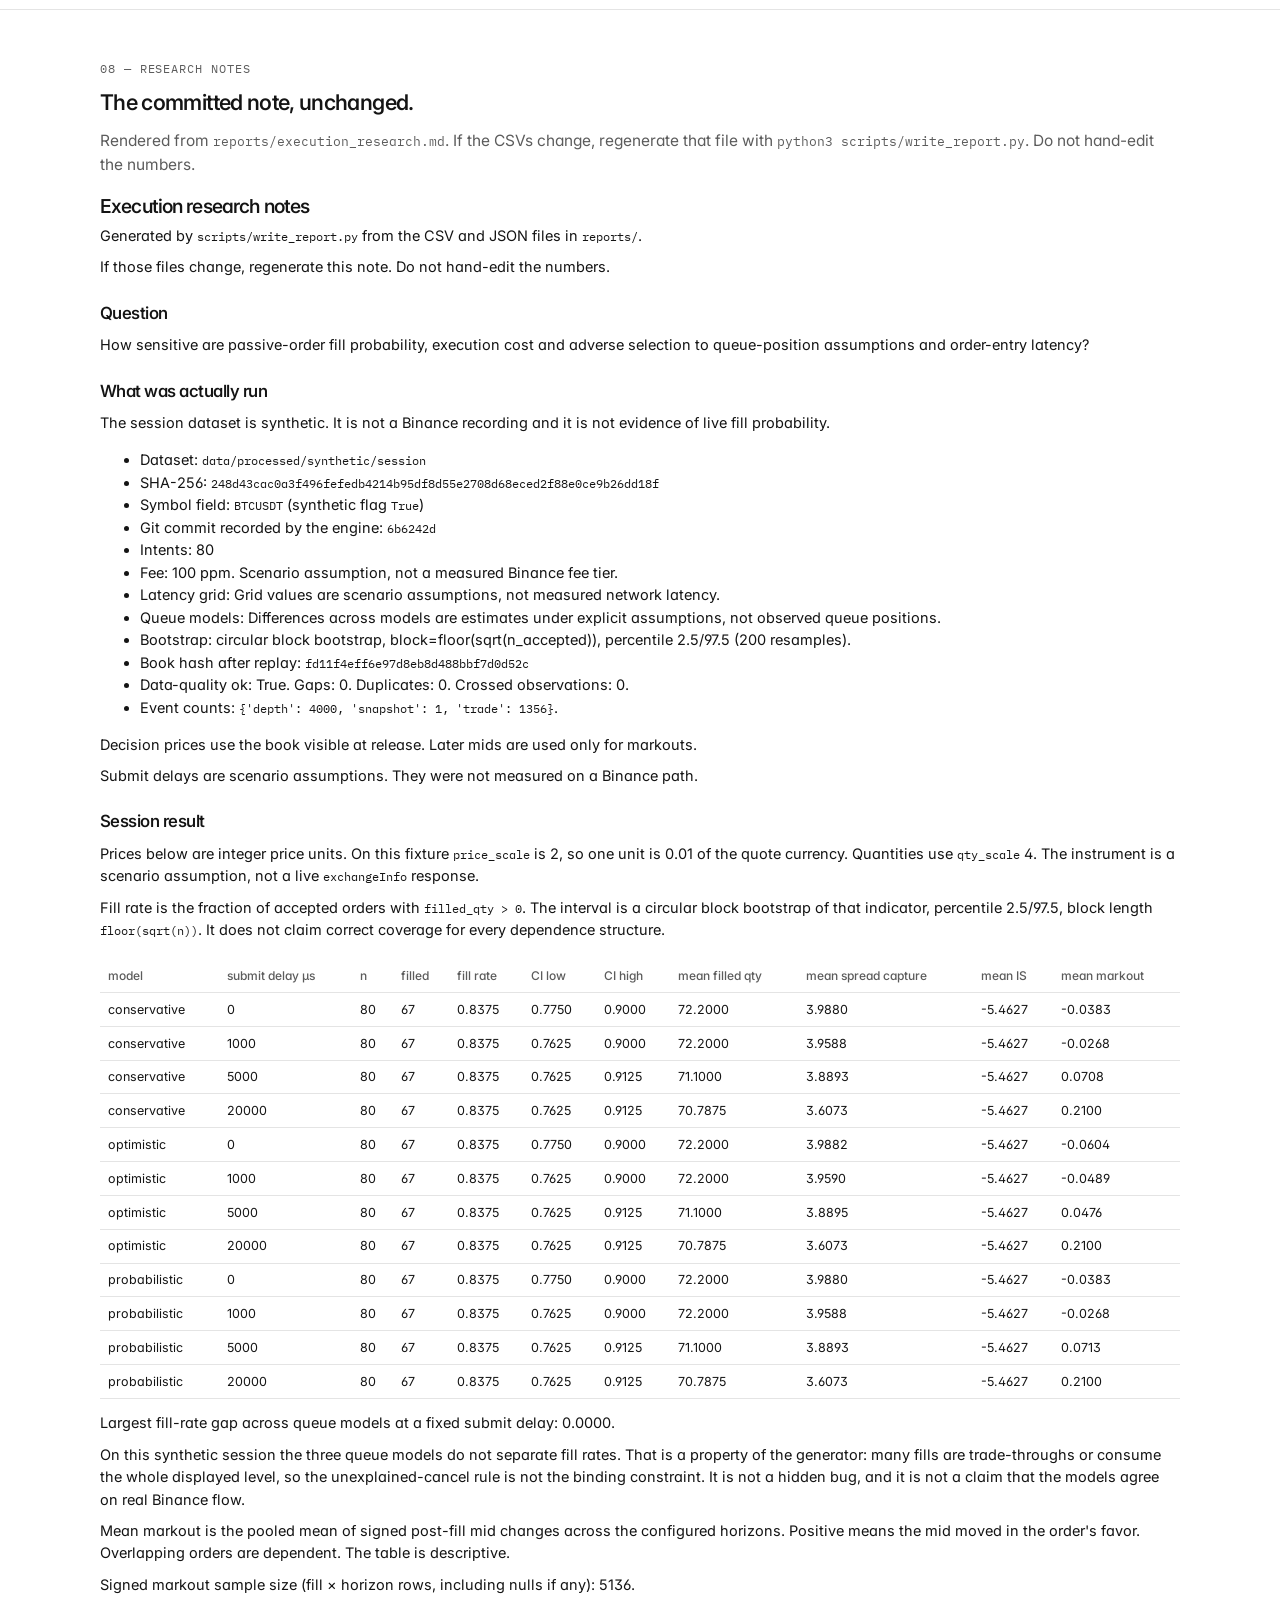
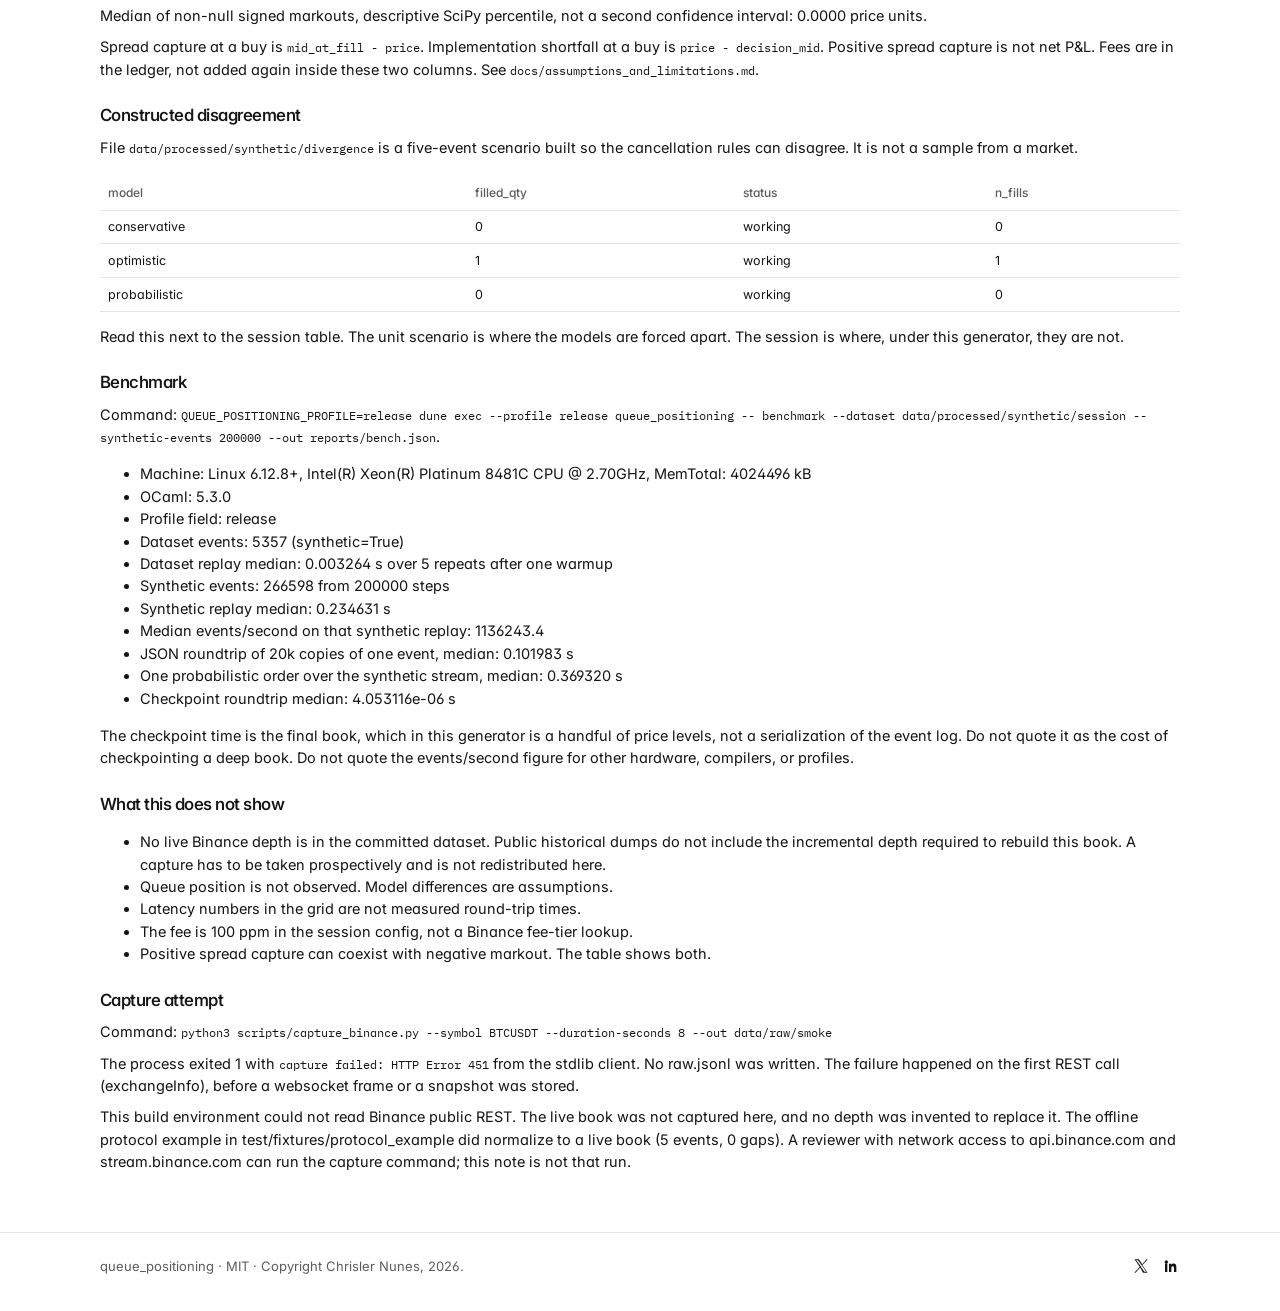
==== commit d09a0d0f: "Rename the queuelab package and CLI to queue_positioning. The public binary, Dune library, opam pack" ====
--- a/site/index.html
+++ b/site/index.html
@@ -3,8 +3,23 @@
 <head>
   <meta charset="utf-8">
   <meta name="viewport" content="width=device-width, initial-scale=1">
-  <title>QueueLab — deterministic replay and queue-position research</title>
-  <meta name="description" content="QueueLab is an OCaml research engine for deterministic market replay, queue-position inference, and passive-execution simulation. Synthetic results only; no live Binance book is committed.">
+  <title>queue_positioning — deterministic replay and queue-position research</title>
+  <meta name="description" content="queue_positioning is an OCaml research engine for deterministic market replay, queue-position inference, and passive-execution simulation. Synthetic results only; no live Binance book is committed.">
+  <meta property="og:type" content="website">
+  <meta property="og:site_name" content="queue_positioning">
+  <meta property="og:url" content="https://chrislernunes.github.io/queue_positioning/">
+  <meta property="og:title" content="queue_positioning">
+  <meta property="og:description" content="Deterministic replay and queue-position research for passive execution.">
+  <meta property="og:image" content="https://chrislernunes.github.io/queue_positioning/site/preview.png">
+  <meta property="og:image:width" content="1200">
+  <meta property="og:image:height" content="630">
+  <meta property="og:image:alt" content="queue_positioning. Deterministic replay and queue-position research for passive execution.">
+  <meta name="twitter:card" content="summary_large_image">
+  <meta name="twitter:site" content="@chrislernunes">
+  <meta name="twitter:title" content="queue_positioning">
+  <meta name="twitter:description" content="Deterministic replay and queue-position research for passive execution.">
+  <meta name="twitter:image" content="https://chrislernunes.github.io/queue_positioning/site/preview.png">
+  <meta name="twitter:image:alt" content="queue_positioning. Deterministic replay and queue-position research for passive execution.">
   <link rel="icon" href="favicon.svg" type="image/svg+xml">
   <link rel="preconnect" href="https://fonts.googleapis.com">
   <link rel="preconnect" href="https://fonts.gstatic.com" crossorigin>
@@ -14,7 +29,7 @@
 <body>
   <nav class="nav">
     <div class="wrap">
-      <a class="brand" href="#top">QueueLab</a>
+      <a class="brand" href="#top">queue_positioning</a>
       <div class="nav-links" id="site-nav">
         <a href="#problem">Problem</a>
         <a href="#architecture">Architecture</a>
@@ -44,14 +59,14 @@
 
   <header class="hero" id="top">
     <div class="wrap">
-      <h1>QueueLab</h1>
+      <h1>queue_positioning</h1>
       <p class="subtitle">Deterministic replay and queue-position research for passive execution.</p>
-      <p class="lede">A passive order’s fill depends on queue priority the public feed does not contain. QueueLab replays a price-level book, places hypothetical orders under explicit latency and queue assumptions, and records where those assumptions change the answer. It does not send orders and it is not a trading system.</p>
+      <p class="lede">A passive order’s fill depends on queue priority the public feed does not contain. queue_positioning replays a price-level book, places hypothetical orders under explicit latency and queue assumptions, and records where those assumptions change the answer. It does not send orders and it is not a trading system.</p>
       <div class="links">
-        <a href="https://github.com/chrislernunes/QueueLab">GitHub</a>
-        <a href="https://github.com/chrislernunes/QueueLab/tree/main/docs">Documentation</a>
+        <a href="https://github.com/chrislernunes/queue_positioning">GitHub</a>
+        <a href="https://github.com/chrislernunes/queue_positioning/tree/main/docs">Documentation</a>
         <a href="#notes">Research report</a>
-        <a class="ghost" href="https://github.com/chrislernunes/QueueLab/blob/main/reports/execution_research.md">execution_research.md</a>
+        <a class="ghost" href="https://github.com/chrislernunes/queue_positioning/blob/main/reports/execution_research.md">execution_research.md</a>
       </div>
       <div class="facts" id="facts">
         <div class="fact"><span>Language</span><b>OCaml 5.3</b><small>stdlib + Yojson</small></div>
@@ -117,9 +132,9 @@
           <p>A trade at the limit consumes public ahead, then simulated ahead, then the order. A trade strictly through the limit fills the residual. Aggregate trades are ignored for fills when raw trades exist. A cancel that is effective at or before arrival is rejected and never rests. A fill during an in-flight cancel stands. Spread capture on a buy is <code>mid_at_fill − price</code>. Implementation shortfall on a buy is <code>price − decision_mid</code>. Fees hit the ledger immediately and are not subtracted again in those columns. Markouts use a later mid and are ex-post only.</p>
           <h3>Sensitivity and disagreement</h3>
           <p>The session grid varies submit delay and queue model on one synthetic book. The five-event divergence fixture is built so the cancellation rules can disagree. Report both. Do not average the models into a true queue.</p>
-          <pre><code>dune exec queuelab -- experiment \
+          <pre><code>dune exec queue_positioning -- experiment \
   --config configs/queue_sensitivity.json
-dune exec queuelab -- experiment \
+dune exec queue_positioning -- experiment \
   --config configs/divergence.json</code></pre>
         </div>
       </div>
@@ -175,7 +190,7 @@
             </tbody>
           </table>
           </div>
-          <p class="muted">Source: <a href="https://github.com/chrislernunes/QueueLab/blob/main/docs/validation_protocol.md">docs/validation_protocol.md</a>. Read <code>reports/divergence/trace.csv</code> before claiming a fill.</p>
+          <p class="muted">Source: <a href="https://github.com/chrislernunes/queue_positioning/blob/main/docs/validation_protocol.md">docs/validation_protocol.md</a>. Read <code>reports/divergence/trace.csv</code> before claiming a fill.</p>
         </div>
       </div>
     </div>
@@ -202,7 +217,7 @@
       <div class="callout">
         <p>No live Binance depth is in the committed dataset. A capture attempt in this build environment failed with HTTP 451 on the first REST call. No raw file was written and no depth was invented. The offline protocol fixture in <code>test/fixtures/protocol_example</code> did normalize to a live book. A capture with network access to Binance is a different run and is not redistributed here.</p>
       </div>
-      <p class="muted">Latency values in the grid are scenario assumptions, not measured round-trips. The 100 ppm fee is not a Binance fee-tier lookup. <code>Int64</code> multiplication in the ledger wraps on overflow. The probabilistic normal tail for <code>n > 4096</code> is not an exact binomial. Block bootstrap does not remove all dependence. Fuller list: <a href="https://github.com/chrislernunes/QueueLab/blob/main/docs/assumptions_and_limitations.md">docs/assumptions_and_limitations.md</a>.</p>
+      <p class="muted">Latency values in the grid are scenario assumptions, not measured round-trips. The 100 ppm fee is not a Binance fee-tier lookup. <code>Int64</code> multiplication in the ledger wraps on overflow. The probabilistic normal tail for <code>n > 4096</code> is not an exact binomial. Block bootstrap does not remove all dependence. Fuller list: <a href="https://github.com/chrislernunes/queue_positioning/blob/main/docs/assumptions_and_limitations.md">docs/assumptions_and_limitations.md</a>.</p>
     </div>
   </section>
 
@@ -218,23 +233,23 @@
 dune runtest
 python3 scripts/capture_binance.py --self-test</code></pre>
           <h3>Fixture, validate, replay</h3>
-          <pre><code>dune exec queuelab -- generate-fixture \
+          <pre><code>dune exec queue_positioning -- generate-fixture \
   --out data/processed/synthetic/session --steps 4000 --seed 7
-dune exec queuelab -- validate \
+dune exec queue_positioning -- validate \
   --dataset data/processed/synthetic/session
-dune exec queuelab -- replay \
+dune exec queue_positioning -- replay \
   --dataset data/processed/synthetic/session</code></pre>
         </div>
         <div>
           <h3>Normalize, capture, benchmark</h3>
-          <pre><code>dune exec queuelab -- normalize \
+          <pre><code>dune exec queue_positioning -- normalize \
   --raw test/fixtures/protocol_example \
-  --out /tmp/queuelab-protocol --symbol BTCUSDT
-dune exec queuelab -- capture \
+  --out /tmp/queue_positioning-protocol --symbol BTCUSDT
+dune exec queue_positioning -- capture \
   --symbol BTCUSDT --duration-seconds 30 \
   --out data/raw/btcusdt-30
-QUEUELAB_PROFILE=release dune exec --profile release \
-  queuelab -- benchmark \
+QUEUE_POSITIONING_PROFILE=release dune exec --profile release \
+  queue_positioning -- benchmark \
   --dataset data/processed/synthetic/session \
   --synthetic-events 200000 --out reports/bench.json</code></pre>
           <p class="muted">Exit codes: 0 success, 1 failed validation or a gap, 2 bad usage. <code>simulate</code> and <code>experiment</code> are the same runner. Do not commit raw captures.</p>
@@ -245,12 +260,12 @@
       <table>
         <thead><tr><th>Path</th><th>What it is</th></tr></thead>
         <tbody>
-          <tr><td><a href="https://github.com/chrislernunes/QueueLab/tree/main/lib">lib/</a></td><td>Replay, depth sync, queue models, fill engine, ledger, experiment.</td></tr>
-          <tr><td><a href="https://github.com/chrislernunes/QueueLab/blob/main/bin/main.ml">bin/main.ml</a></td><td>CLI: validate, replay, generate-fixture, experiment, benchmark, normalize, capture.</td></tr>
-          <tr><td><a href="https://github.com/chrislernunes/QueueLab/tree/main/configs">configs/</a></td><td>Session grid, divergence, baseline.</td></tr>
-          <tr><td><a href="https://github.com/chrislernunes/QueueLab/tree/main/test">test/</a></td><td>Engine tests and the hand-built protocol fixture.</td></tr>
-          <tr><td><a href="https://github.com/chrislernunes/QueueLab/tree/main/docs">docs/</a></td><td>Architecture, queue models, exchange semantics, validation, limits.</td></tr>
-          <tr><td><a href="https://github.com/chrislernunes/QueueLab/tree/main/reports">reports/</a></td><td>Committed synthetic outputs, benchmark, research note, figures.</td></tr>
+          <tr><td><a href="https://github.com/chrislernunes/queue_positioning/tree/main/lib">lib/</a></td><td>Replay, depth sync, queue models, fill engine, ledger, experiment.</td></tr>
+          <tr><td><a href="https://github.com/chrislernunes/queue_positioning/blob/main/bin/main.ml">bin/main.ml</a></td><td>CLI: validate, replay, generate-fixture, experiment, benchmark, normalize, capture.</td></tr>
+          <tr><td><a href="https://github.com/chrislernunes/queue_positioning/tree/main/configs">configs/</a></td><td>Session grid, divergence, baseline.</td></tr>
+          <tr><td><a href="https://github.com/chrislernunes/queue_positioning/tree/main/test">test/</a></td><td>Engine tests and the hand-built protocol fixture.</td></tr>
+          <tr><td><a href="https://github.com/chrislernunes/queue_positioning/tree/main/docs">docs/</a></td><td>Architecture, queue models, exchange semantics, validation, limits.</td></tr>
+          <tr><td><a href="https://github.com/chrislernunes/queue_positioning/tree/main/reports">reports/</a></td><td>Committed synthetic outputs, benchmark, research note, figures.</td></tr>
         </tbody>
       </table>
       </div>
@@ -268,7 +283,7 @@
 
   <footer>
     <div class="wrap footer-bar">
-      <div>QueueLab · MIT · Copyright Chrisler Nunes, 2026.</div>
+      <div>queue_positioning · MIT · Copyright Chrisler Nunes, 2026.</div>
       <nav class="social" aria-label="Profiles">
         <a href="https://x.com/chrislernunes" aria-label="X" target="_blank" rel="noopener noreferrer">
           <svg width="16" height="16" viewBox="0 0 24 24" aria-hidden="true"><path d="M14.7 10.3 22.1 2h-1.8l-6.4 7.2L8.8 2H2.2l7.8 11L2 22h1.8l6.8-7.7L15.1 22h6.6l-8-11.7Zm-2.4 2.7-.8-1.1L4.6 3.3h2.7l5.1 7 .8 1.1 6.6 9.2h-2.7l-5.4-7.6Z"/></svg>
